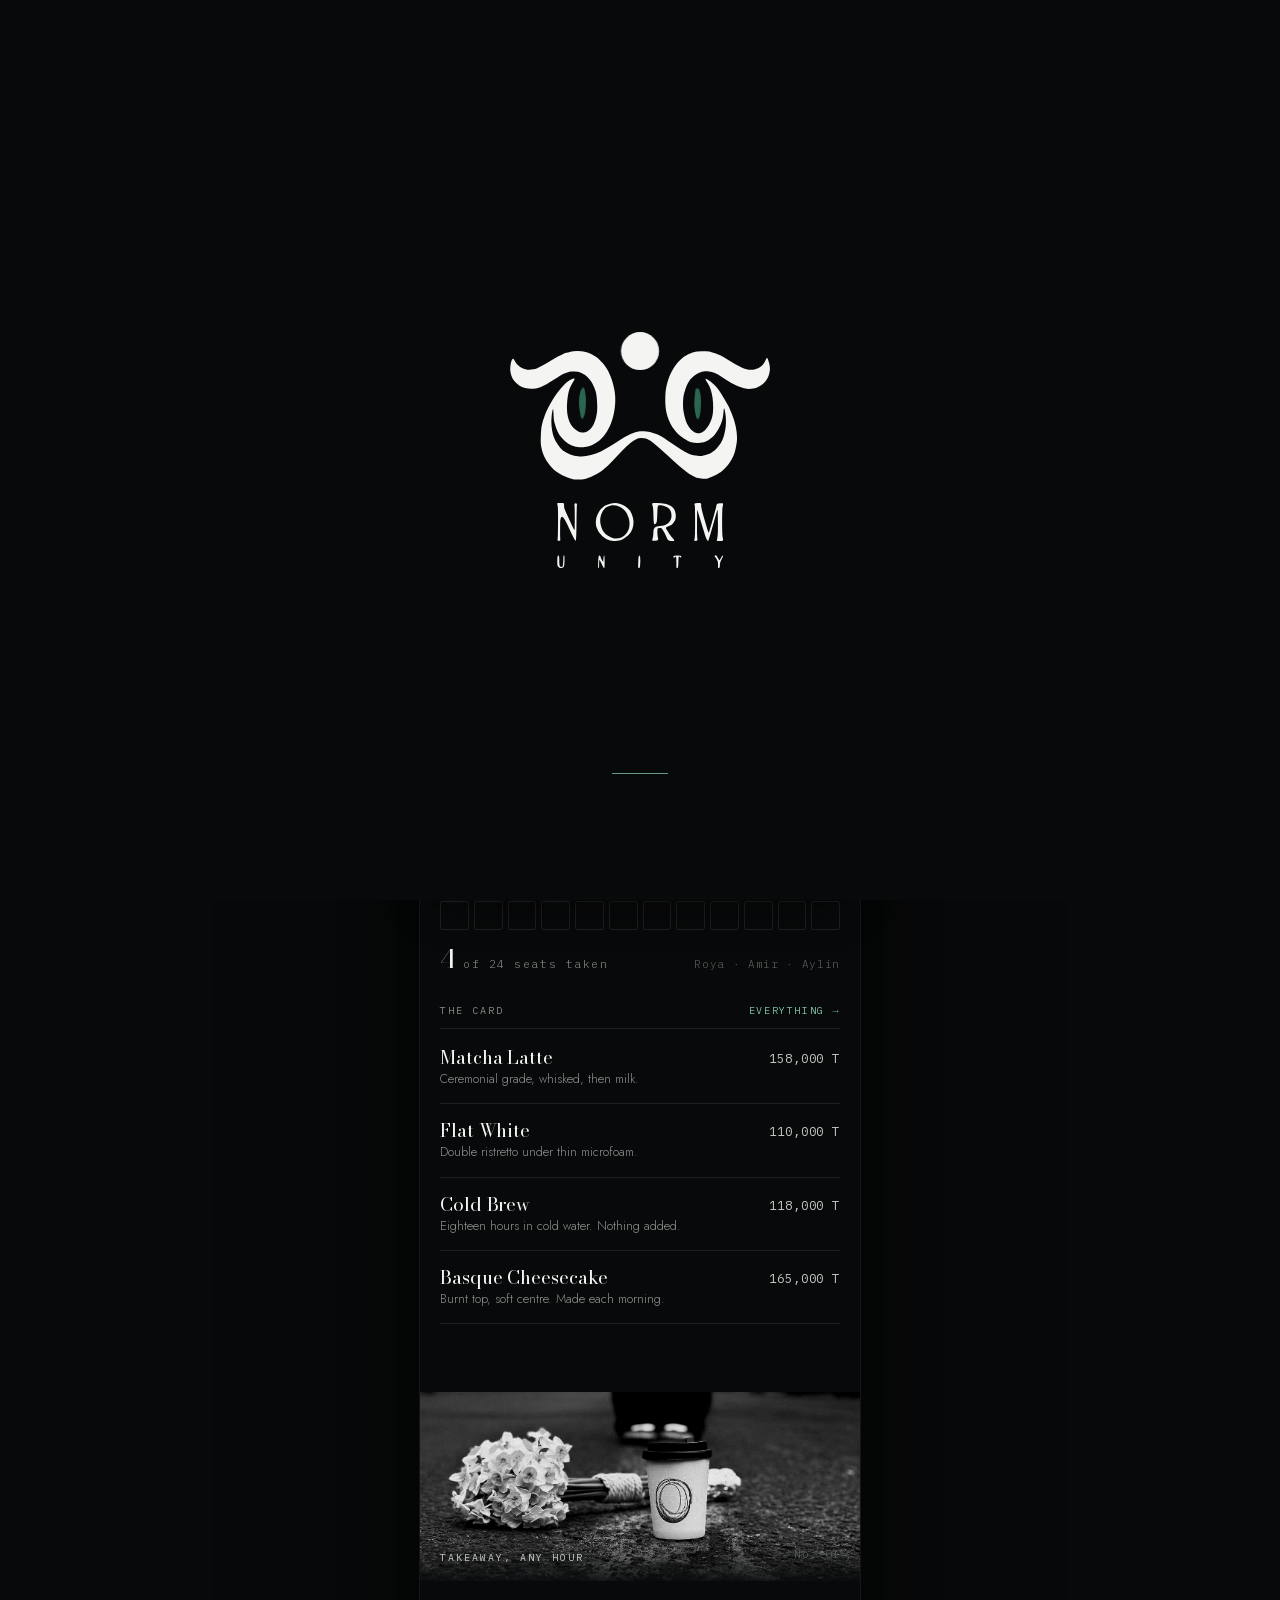
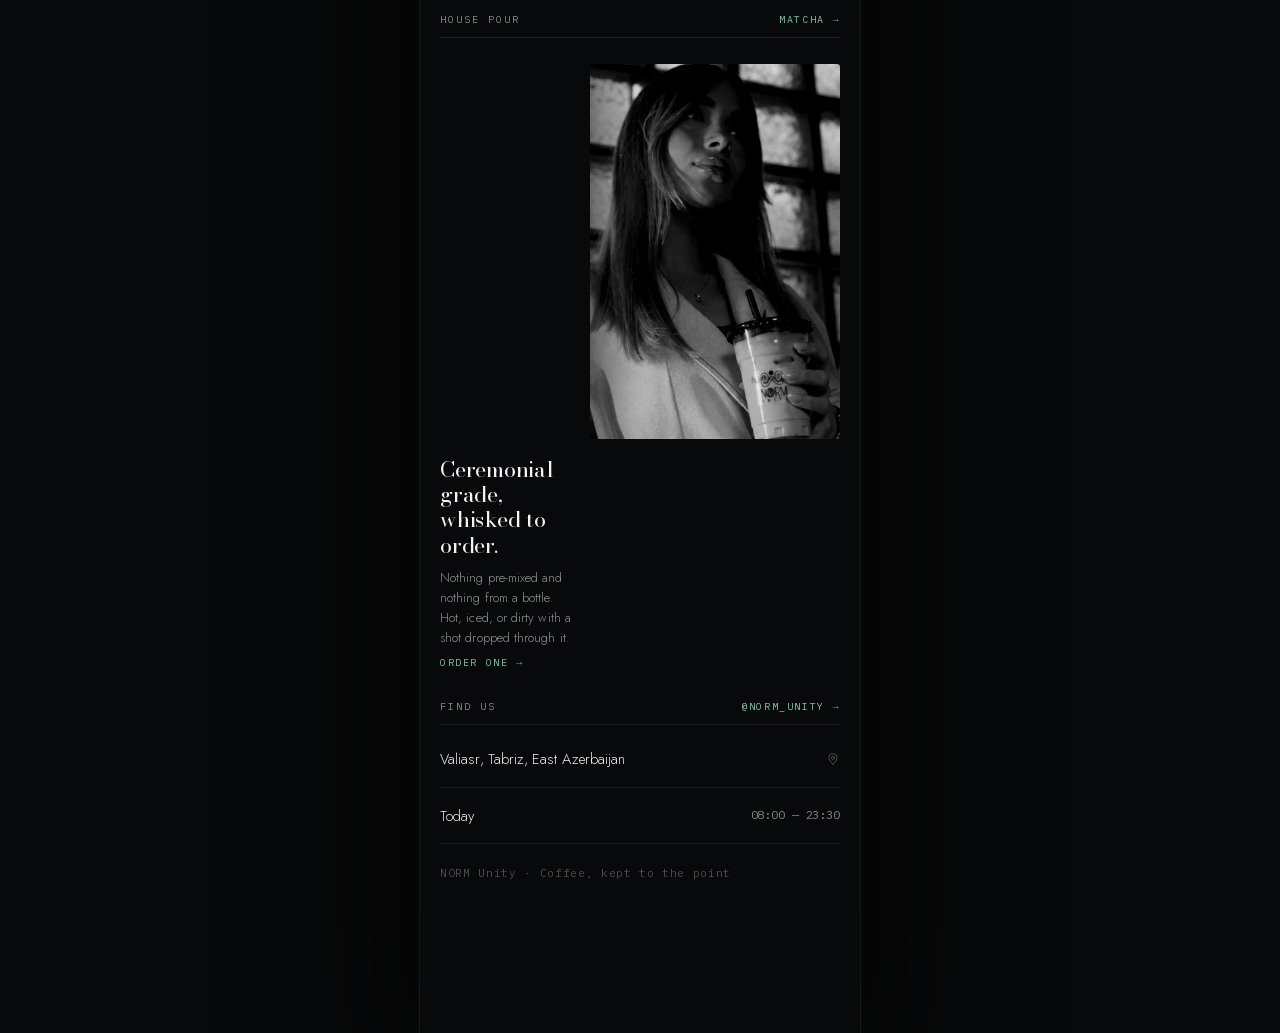
==== index.html @ 13a2f30d "NORM Unity PWA — the card, orders, and who is in the room A dark, installable app for the Valiasr sh" ====
<!doctype html>
<html lang="en" dir="ltr">
<head>
<meta charset="utf-8">
<title>NORM — Tabriz</title>
<meta name="viewport" content="width=device-width,initial-scale=1,viewport-fit=cover,user-scalable=no">
<meta name="description" content="NORM Unity — specialty coffee on Valiasr, Tabriz. See the card, order ahead, and check in when you arrive.">
<meta name="theme-color" content="#08090A">
<meta name="color-scheme" content="dark">
<link rel="manifest" href="manifest.webmanifest">
<link rel="icon" href="assets/icons/icon-192.png" sizes="192x192">
<link rel="apple-touch-icon" href="assets/icons/apple-touch-icon.png">
<meta name="apple-mobile-web-app-capable" content="yes">
<meta name="mobile-web-app-capable" content="yes">
<meta name="apple-mobile-web-app-title" content="NORM">
<meta name="apple-mobile-web-app-status-bar-style" content="black-translucent">
<meta property="og:title" content="NORM Unity — Tabriz, Valiasr">
<meta property="og:description" content="Specialty coffee on Valiasr. The card, orders, and who is in the room.">
<meta property="og:image" content="assets/brand/og.jpg">
<meta property="og:type" content="website">

<link rel="preload" href="assets/fonts/jost.woff2" as="font" type="font/woff2" crossorigin>
<link rel="preload" href="assets/fonts/bodoni-moda.woff2" as="font" type="font/woff2" crossorigin>
<link rel="stylesheet" href="css/app.css">

<style>
  /* Boot only. Inline so the eyes open on the first frame, before app.css or a
     single font has landed. */
  html,body{background:#08090A;margin:0}
  #boot{position:fixed;inset:0;z-index:999;display:grid;place-items:center;
    background:#08090A;transition:opacity .5s ease}
  #boot[hidden]{display:none}
  .boot-stage{width:min(62vw,260px);display:grid;justify-items:center;gap:0}
  .boot-stage svg{width:100%;height:auto;display:block;color:#F4F5F3}
</style>
</head>
<body>

<!-- The opening: the mark's eyes open, the pupils dilate, the word arrives. -->
<div id="boot" role="status" aria-label="NORM is opening">
  <div class="boot-stage">
    <div class="boot-mark" id="boot-mark"><!--MARK--><svg xmlns="http://www.w3.org/2000/svg" viewBox="0 0 1000.0 567.5" fill="currentColor" role="img" aria-label="NORM"><path class="mk mk-0" fill-rule="evenodd" d="M259.2 73.4Q266.6 73.4 274.3 74.4Q282.0 75.3 290.0 77.3Q298.0 79.2 305.2 82.0Q312.5 84.7 318.9 88.2Q325.3 91.7 331.9 96.6Q338.4 101.5 345.0 107.7Q351.7 114.0 357.2 120.4Q362.8 126.9 367.3 133.5Q371.8 140.1 375.9 147.5Q380.0 155.0 383.7 163.2Q387.4 171.4 390.6 180.8Q393.8 190.3 396.6 201.0Q399.3 211.7 401.1 220.6Q402.8 229.5 403.6 236.5Q404.4 243.6 404.7 251.2Q405.0 258.8 404.8 267.0Q404.6 275.2 403.8 283.7Q403.0 292.2 401.6 300.9Q400.3 309.7 398.3 318.4Q396.4 327.1 393.8 335.7Q391.3 344.3 388.2 352.3Q385.1 360.3 381.3 367.7Q377.6 375.1 373.7 381.5Q369.8 388.0 365.7 393.4Q361.6 398.9 357.1 403.9Q352.7 408.9 347.8 413.3Q342.9 417.8 337.1 421.9Q331.4 426.0 324.7 429.7Q318.1 433.5 311.9 436.1Q305.6 438.7 299.8 440.3Q293.9 441.8 287.4 442.6Q280.8 443.4 273.6 443.4Q266.4 443.4 259.7 442.4Q252.9 441.5 246.7 439.5Q240.4 437.5 235.3 435.4Q230.1 433.3 226.0 430.9Q221.9 428.6 216.9 424.5Q211.9 420.4 206.1 414.5Q200.2 408.7 195.7 403.1Q191.3 397.5 188.1 392.3Q185.0 387.0 182.1 380.5Q179.2 373.9 176.4 366.1Q173.7 358.3 171.8 351.3Q170.0 344.3 169.0 338.0Q168.0 331.8 167.3 314.6Q166.5 297.4 165.6 296.5Q164.7 295.7 163.2 303.3Q161.6 310.9 160.6 318.9Q159.6 326.9 159.3 335.3Q158.9 343.7 159.3 352.4Q159.6 361.0 160.8 370.0Q162.0 379.0 163.6 386.7Q165.3 394.4 167.4 400.9Q169.6 407.3 172.9 414.1Q176.2 421.0 180.7 428.2Q185.2 435.4 189.9 441.3Q194.6 447.1 199.5 451.6Q204.3 456.1 209.9 459.9Q215.5 463.7 221.7 466.8Q227.9 469.9 234.3 472.2Q240.6 474.4 247.1 475.8Q253.5 477.2 260.7 477.8Q268.0 478.5 276.0 478.5Q284.0 478.5 292.8 477.3Q301.7 476.0 311.5 473.5Q321.2 470.9 330.7 467.4Q340.2 463.9 349.3 459.4Q358.5 454.9 373.2 446.2Q388.0 437.5 408.3 424.7Q428.6 411.8 441.5 404.1Q454.5 396.4 460.2 393.8Q465.8 391.3 472.4 389.1Q478.9 386.8 486.3 384.9Q493.8 382.9 501.3 382.0Q508.8 381.1 516.4 381.3Q524.0 381.5 532.5 383.2Q541.0 384.9 550.4 388.0Q559.7 391.1 567.8 394.6Q575.9 398.1 582.7 402.0Q589.6 405.9 619.0 426.0Q648.5 446.1 661.2 454.0Q673.9 461.9 681.9 465.7Q689.9 469.4 697.9 471.8Q705.9 474.2 713.9 475.4Q721.9 476.6 728.0 476.9Q734.2 477.2 738.5 476.6Q742.8 476.0 752.5 473.1Q762.3 470.1 766.9 468.0Q771.5 465.8 775.6 463.3Q779.7 460.8 783.7 457.7Q787.7 454.5 791.6 450.8Q795.5 447.1 799.3 442.5Q803.1 437.9 806.8 432.5Q810.5 427.0 813.4 421.7Q816.4 416.5 818.5 411.4Q820.6 406.3 822.7 399.0Q824.7 391.7 826.7 382.1Q828.6 372.6 829.6 363.2Q830.6 353.8 830.6 344.7Q830.6 335.5 829.9 326.9Q829.2 318.3 826.9 306.2Q824.6 294.1 824.0 293.9Q823.4 293.7 822.8 294.5Q822.2 295.3 821.2 307.9Q820.3 320.5 818.6 328.7Q816.9 337.0 814.2 345.4Q811.5 353.8 807.7 362.0Q803.9 370.2 799.0 378.2Q794.1 386.2 788.7 392.9Q783.4 399.5 777.5 404.8Q771.7 410.0 765.4 414.0Q759.2 418.0 752.5 420.8Q745.9 423.5 738.7 425.0Q731.5 426.4 723.7 426.6Q715.8 426.8 709.2 426.1Q702.6 425.4 697.1 423.9Q691.6 422.3 684.6 418.8Q677.6 415.3 669.0 409.8Q660.4 404.4 653.2 398.3Q646.0 392.3 640.1 385.6Q634.3 379.0 629.5 372.5Q624.7 365.9 621.0 359.5Q617.3 353.0 614.2 346.4Q611.0 339.8 608.5 332.9Q606.0 326.1 603.9 318.6Q601.9 311.1 600.3 302.9Q598.8 294.7 598.0 284.0Q597.2 273.2 597.2 260.0Q597.2 246.7 598.0 235.8Q598.8 224.8 600.3 216.2Q601.9 207.7 604.1 199.1Q606.4 190.5 609.3 181.9Q612.2 173.3 615.9 164.9Q619.6 156.5 624.1 148.3Q628.6 140.1 633.5 132.9Q638.4 125.7 643.6 119.4Q648.9 113.2 653.8 108.3Q658.7 103.4 663.2 99.9Q667.6 96.4 672.4 93.3Q677.2 90.2 682.3 87.4Q687.4 84.7 693.3 82.4Q699.3 80.0 706.1 78.1Q712.9 76.1 721.0 75.0Q729.1 74.0 738.5 73.8Q747.9 73.6 754.6 73.9Q761.3 74.2 765.4 74.9Q769.5 75.7 775.4 77.5Q781.2 79.2 788.8 82.0Q796.4 84.7 803.5 87.7Q810.5 90.7 816.9 94.1Q823.4 97.4 844.5 110.5Q865.5 123.5 875.8 129.1Q886.0 134.7 894.6 138.2Q903.2 141.7 910.3 143.5Q917.4 145.4 923.1 145.6Q928.8 145.8 934.4 145.0Q940.1 144.2 945.7 142.5Q951.4 140.7 956.2 138.3Q961.0 135.8 964.9 132.7Q968.8 129.6 972.0 126.1Q975.2 122.6 977.8 118.7Q980.3 114.8 983.9 106.9Q987.5 98.9 988.3 98.8Q989.1 98.6 990.6 102.0Q992.2 105.4 994.5 112.4Q996.9 119.4 998.1 126.1Q999.4 132.7 999.6 139.0Q999.8 145.2 998.7 151.9Q997.7 158.7 995.3 165.9Q993.0 173.1 989.7 179.3Q986.3 185.4 982.0 190.5Q977.8 195.6 972.6 199.8Q967.4 204.1 961.4 207.7Q955.3 211.2 950.1 213.4Q945.0 215.7 940.7 216.6Q936.4 217.6 927.2 218.4Q918.0 219.2 911.6 218.3Q905.2 217.4 897.0 215.5Q888.8 213.5 879.8 209.9Q870.8 206.3 861.0 201.0Q851.3 195.7 841.9 190.1Q832.6 184.4 823.6 178.4Q814.6 172.3 807.2 167.9Q799.8 163.5 793.9 160.8Q788.1 158.1 782.3 156.1Q776.5 154.2 770.9 153.0Q765.2 151.8 759.8 151.4Q754.3 151.1 749.0 151.4Q743.8 151.8 738.4 153.2Q733.0 154.6 727.6 156.9Q722.1 159.3 716.7 162.7Q711.4 166.1 706.1 170.6Q700.8 175.1 696.8 179.3Q692.8 183.5 690.1 187.4Q687.4 191.3 683.1 199.1Q678.8 206.9 674.6 219.9Q670.4 233.0 668.9 239.6Q667.4 246.1 666.7 251.8Q665.9 257.4 665.5 273.4Q665.1 289.4 666.5 299.5Q667.8 309.5 670.6 320.8Q673.3 332.2 676.0 340.5Q678.8 348.8 681.5 354.0Q684.2 359.3 687.3 363.9Q690.3 368.5 693.6 372.4Q696.9 376.3 700.4 379.3Q703.9 382.3 707.7 384.5Q711.4 386.6 714.4 387.9Q717.4 389.1 719.8 389.5Q722.1 389.9 725.4 389.5Q728.7 389.1 733.0 388.0Q737.3 386.8 741.9 383.8Q746.5 380.8 751.4 375.9Q756.2 371.0 760.6 364.5Q765.0 357.9 768.9 349.7Q772.8 341.5 775.5 333.3Q778.1 325.1 779.5 316.9Q780.8 308.7 781.2 298.3Q781.6 287.9 781.0 275.2Q780.4 262.5 778.7 251.0Q776.9 239.5 774.0 229.1Q771.1 218.8 767.3 210.0Q763.5 201.2 758.8 194.0Q754.1 186.8 752.6 183.3Q751.2 179.7 752.9 179.9Q754.7 180.1 760.8 183.2Q767.0 186.2 772.5 190.9Q778.1 195.6 785.7 203.0Q793.3 210.4 801.5 221.5Q809.7 232.6 824.5 258.0Q839.2 283.4 842.3 289.6Q845.4 295.9 852.6 313.9Q859.7 332.0 862.5 341.4Q865.3 350.9 867.3 359.9Q869.2 368.9 870.5 376.9Q871.8 384.9 872.4 391.9Q873.0 398.9 873.0 405.5Q873.1 412.2 872.8 418.4Q872.4 424.7 869.8 438.9Q867.3 453.2 865.0 460.4Q862.8 467.6 859.9 474.6Q856.9 481.7 853.2 488.5Q849.5 495.3 845.0 502.0Q840.6 508.6 835.6 514.5Q830.6 520.5 825.1 525.8Q819.7 531.0 814.6 535.2Q809.5 539.4 804.8 542.5Q800.2 545.7 793.7 549.0Q787.3 552.3 779.1 555.8Q770.9 559.3 765.0 561.4Q759.2 563.4 755.7 564.0Q752.1 564.6 747.1 564.5Q742.0 564.4 735.4 563.6Q728.7 562.8 723.2 561.6Q717.6 560.3 713.1 558.5Q708.6 556.8 700.5 551.9Q692.4 547.0 680.7 539.0Q669.0 531.0 654.4 518.6Q639.7 506.2 608.6 477.1Q577.5 447.9 560.5 434.2Q543.5 420.6 538.3 417.3Q533.0 413.9 527.3 411.8Q521.7 409.6 515.6 408.7Q509.6 407.7 504.5 407.7Q499.4 407.7 495.3 408.7Q491.2 409.6 485.8 412.4Q480.3 415.1 473.5 419.6Q466.6 424.1 459.9 429.4Q453.2 434.8 446.5 441.1Q439.9 447.3 413.9 475.2Q388.0 503.1 381.0 509.8Q373.9 516.4 367.1 522.2Q360.3 528.1 353.6 533.2Q347.0 538.3 338.6 543.2Q330.2 548.2 320.1 553.1Q309.9 558.0 302.0 561.0Q294.1 564.0 288.4 565.2Q282.8 566.4 276.8 566.9Q270.9 567.5 259.0 567.1Q247.1 566.7 242.0 566.0Q236.9 565.2 229.5 562.7Q222.1 560.3 212.3 556.2Q202.6 552.1 194.3 547.5Q186.0 542.9 179.2 537.9Q172.3 532.8 166.0 526.7Q159.6 520.7 153.8 513.7Q147.9 506.6 143.1 499.4Q138.4 492.2 134.7 484.8Q131.0 477.4 128.1 470.0Q125.3 462.7 123.3 455.5Q121.4 448.3 119.5 438.8Q117.7 429.4 118.3 407.2Q118.9 385.1 120.1 374.2Q121.4 363.4 123.3 355.2Q125.3 347.0 127.7 338.9Q130.2 330.8 133.1 322.8Q136.0 314.8 139.8 306.2Q143.6 297.6 148.3 288.4Q153.0 279.3 162.4 263.6Q171.7 247.9 178.6 238.6Q185.4 229.3 194.4 218.2Q203.4 207.1 211.1 199.6Q218.8 192.0 225.2 188.1Q231.7 184.2 236.7 181.9Q241.8 179.5 245.5 178.8Q249.2 178.0 248.6 181.2Q248.0 184.4 243.2 191.6Q238.3 198.9 234.5 206.6Q230.7 214.3 227.9 222.5Q225.2 230.7 223.3 241.7Q221.3 252.7 220.1 266.6Q219.0 280.4 219.1 292.1Q219.2 303.7 220.5 313.0Q221.9 322.4 223.8 330.2Q225.8 338.0 228.3 344.3Q230.9 350.5 234.8 356.5Q238.7 362.4 244.0 368.1Q249.2 373.7 253.9 377.4Q258.6 381.1 262.7 382.9Q266.8 384.7 271.1 385.5Q275.4 386.4 279.9 386.4Q284.3 386.4 288.5 385.4Q292.7 384.5 296.6 382.5Q300.5 380.6 303.8 378.2Q307.0 375.9 311.9 369.9Q316.7 364.0 318.9 360.3Q321.0 356.6 323.2 351.5Q325.3 346.4 327.5 340.0Q329.6 333.5 331.3 326.5Q332.9 319.5 334.1 311.9Q335.3 304.3 335.5 293.8Q335.7 283.4 334.9 270.1Q334.1 256.8 333.0 247.5Q332.0 238.1 330.6 232.6Q329.2 227.2 326.9 220.8Q324.6 214.5 321.2 207.3Q317.9 200.0 314.0 193.7Q310.1 187.4 305.6 181.9Q301.1 176.4 296.6 172.1Q292.2 167.8 287.7 164.7Q283.2 161.6 278.8 159.3Q274.4 156.9 270.1 155.3Q265.8 153.8 260.2 152.9Q254.7 152.0 247.9 151.8Q241.0 151.6 234.8 152.3Q228.5 153.0 222.9 154.6Q217.2 156.1 211.7 158.3Q206.3 160.4 201.0 163.2Q195.7 165.9 171.4 181.6Q147.0 197.3 138.6 201.8Q130.2 206.3 123.0 209.4Q115.9 212.5 110.1 214.3Q104.2 216.0 97.7 217.0Q91.1 218.0 83.9 218.2Q76.7 218.4 70.2 217.7Q63.6 217.0 57.8 215.5Q51.9 213.9 46.3 211.4Q40.6 208.8 35.1 205.3Q29.7 201.8 24.9 197.4Q20.1 193.0 16.0 187.7Q11.9 182.5 8.9 176.5Q5.9 170.6 3.9 163.9Q2.0 157.3 1.3 150.1Q0.6 142.9 1.2 135.1Q1.8 127.2 3.1 120.6Q4.5 114.0 6.6 108.5Q8.8 103.0 11.2 102.9Q13.7 102.8 16.4 108.1Q19.1 113.4 22.5 118.2Q26.0 123.0 30.1 127.2Q34.2 131.5 39.1 134.9Q44.1 138.2 50.0 140.5Q55.8 142.9 62.2 144.0Q68.5 145.2 75.3 145.2Q82.2 145.2 89.5 143.6Q96.8 142.1 104.6 139.0Q112.4 135.8 125.0 129.0Q137.6 122.2 155.0 111.6Q172.3 101.1 184.3 94.5Q196.3 87.8 203.0 85.1Q209.6 82.4 216.4 80.2Q223.3 78.1 230.3 76.5Q237.3 74.9 244.5 74.2Q251.8 73.4 259.2 73.4Z"/><circle class="mk mk-1" cx="500.0" cy="73.4" r="73.2"/><path class="pupil pupil-0" fill="#2C6650" d="M281.4 213.5Q282.8 214.1 284.0 215.4Q285.1 216.6 286.1 218.6Q287.1 220.5 289.3 233.8Q291.6 247.1 291.9 257.7Q292.2 268.3 291.6 281.4Q291.0 294.5 289.5 304.4Q288.1 314.2 285.7 320.8Q283.4 327.5 281.4 330.7Q279.5 333.9 277.9 333.7Q276.3 333.5 275.1 332.3Q273.8 331.0 272.8 328.6Q271.9 326.3 269.0 309.6Q266.2 292.9 265.6 283.1Q265.0 273.2 265.4 263.9Q265.8 254.5 266.5 248.6Q267.2 242.8 268.4 238.8Q269.7 234.8 269.3 233.8Q268.9 232.8 270.0 229.9Q271.1 227.0 273.6 222.1Q276.2 217.2 278.1 215.1Q280.1 212.9 281.4 213.5Z"/><path class="pupil pupil-1" fill="#2C6650" d="M723.3 216.6Q724.2 216.8 726.2 219.3Q728.1 221.7 729.4 226.5Q730.7 231.3 732.2 239.3Q733.8 247.3 734.3 258.0Q734.8 268.7 734.2 282.2Q733.6 295.7 732.7 304.8Q731.9 314.0 729.5 322.2Q727.2 330.4 726.0 332.2Q724.8 333.9 723.8 334.7Q722.7 335.5 721.7 335.3Q720.7 335.1 719.5 333.3Q718.2 331.6 716.6 328.3Q715.1 324.9 713.5 317.7Q711.9 310.5 710.4 299.4Q708.8 288.3 708.6 276.2Q708.4 264.2 710.5 244.0Q712.5 223.8 713.1 222.1Q713.7 220.3 714.9 219.2Q716.0 218.0 719.2 217.2Q722.3 216.4 723.3 216.6Z"/></svg><!--/MARK--></div>
    <div class="boot-word" id="boot-word"><!--WORDMARK--><svg xmlns="http://www.w3.org/2000/svg" viewBox="0 0 1000.0 390.9" fill="currentColor" role="img" aria-label="NORM UNITY"><path class="ch ch-0" fill-rule="evenodd" d="M8.0 315.4Q11.1 315.9 12.5 323.4Q13.9 331.0 13.7 345.6Q13.5 360.2 14.4 368.7Q15.3 377.2 17.5 379.6Q19.6 382.0 21.7 383.1Q23.8 384.3 26.0 384.3Q28.1 384.3 30.0 383.5Q31.9 382.7 33.5 381.0Q35.2 379.4 36.1 371.1Q37.1 362.8 37.8 340.1Q38.5 317.3 39.2 316.3Q39.9 315.4 40.8 315.4Q41.8 315.4 43.0 316.3Q44.1 317.3 44.6 325.2Q45.1 333.1 44.9 348.0Q44.6 362.8 43.6 371.7Q42.5 380.5 40.6 383.4Q38.7 386.2 35.5 387.9Q32.3 389.5 27.9 390.0Q23.4 390.5 20.2 390.3Q17.0 390.2 15.1 389.5Q13.2 388.8 9.4 384.9Q5.7 381.0 4.4 378.2Q3.1 375.4 2.4 372.0Q1.7 368.7 1.7 348.0Q1.7 327.2 3.3 321.1Q5.0 314.9 8.0 315.4Z"/><path class="ch ch-1" fill-rule="evenodd" d="M20.8 0.0Q29.3 0.0 34.1 0.4Q39.0 0.7 40.1 1.4Q41.3 2.1 41.9 5.3Q42.5 8.5 42.5 14.2Q42.5 19.8 43.1 24.8Q43.7 29.7 44.9 34.0Q46.0 38.2 67.5 86.0Q89.0 133.9 96.4 148.7Q103.9 163.6 104.8 162.9Q105.8 162.2 106.2 144.5Q106.7 126.8 106.7 92.1Q106.7 57.4 106.2 37.4Q105.8 17.5 104.8 12.3Q103.9 7.1 105.8 4.5Q107.6 1.9 112.4 1.9Q117.1 1.9 119.0 4.1Q120.9 6.4 119.9 10.9Q119.0 15.3 118.3 43.7Q117.6 72.0 117.1 124.2Q116.6 176.3 115.2 202.2Q113.8 228.0 111.4 227.6Q109.1 227.1 97.0 203.3Q85.0 179.4 63.3 132.2Q41.5 85.0 30.5 83.0Q19.4 81.0 18.9 124.2Q18.4 167.4 18.6 191.0Q18.9 214.6 19.8 218.6Q20.8 222.6 18.6 224.7Q16.5 226.9 11.3 227.1Q6.1 227.3 4.1 225.1Q2.1 222.9 3.3 218.1Q4.5 213.4 5.2 188.1Q5.9 162.9 6.1 117.1Q6.4 71.3 5.8 46.3Q5.2 21.2 3.8 17.0Q2.4 12.7 1.7 8.1Q0.9 3.5 1.3 2.5Q1.7 1.4 2.4 0.9Q3.1 0.5 7.7 0.2Q12.3 0.0 20.8 0.0Z"/><path class="ch ch-2" fill-rule="evenodd" d="M347.0 0.0Q352.0 0.0 364.4 2.1Q376.8 4.2 384.6 7.4Q392.4 10.6 401.3 15.6Q410.3 20.5 416.9 25.1Q423.5 29.7 427.8 34.0Q432.0 38.2 435.7 42.7Q439.3 47.2 442.4 51.9Q445.5 56.7 448.5 64.2Q451.6 71.8 454.7 82.2Q457.7 92.5 458.9 102.8Q460.1 113.1 459.4 123.2Q458.7 133.4 456.9 141.9Q455.1 150.4 452.3 157.2Q449.5 164.1 446.4 169.9Q443.3 175.6 440.0 180.4Q436.7 185.1 431.3 190.5Q425.9 195.9 418.3 202.1Q410.8 208.2 404.0 212.6Q397.3 216.9 391.4 219.5Q385.5 222.1 379.7 223.9Q373.9 225.7 362.7 227.1Q351.5 228.5 346.1 228.5Q340.7 228.5 329.4 226.7Q318.2 225.0 310.8 222.0Q303.4 219.1 294.1 214.4Q284.9 209.6 276.7 202.8Q268.4 195.9 261.1 187.0Q253.8 178.0 249.1 171.0Q244.3 164.1 240.6 153.8Q236.8 143.5 235.6 137.9Q234.4 132.2 233.8 126.5Q233.2 120.9 233.2 115.2Q233.2 109.5 235.0 97.5Q236.8 85.5 240.0 77.7Q243.2 69.9 248.3 60.4Q253.5 51.0 258.3 44.1Q263.0 37.3 267.2 33.1Q271.5 28.8 276.0 25.1Q280.5 21.5 285.2 18.4Q289.9 15.3 297.6 12.3Q305.2 9.2 315.9 6.1Q326.5 3.1 334.3 1.5Q342.1 0.0 347.0 0.0ZM329.1 14.2Q324.6 14.6 320.0 15.8Q315.4 17.0 306.7 21.0Q297.9 25.0 294.6 27.4Q291.3 29.7 284.0 37.7Q276.7 45.6 273.1 52.1Q269.6 58.5 266.3 67.0Q263.0 75.5 261.3 85.0Q259.7 94.4 259.7 104.8Q259.7 115.2 261.3 125.0Q263.0 134.8 266.3 144.0Q269.6 153.2 272.8 160.1Q276.0 166.9 279.0 171.4Q282.1 175.9 288.6 182.7Q295.1 189.6 301.7 194.6Q308.3 199.7 319.9 204.8Q331.4 209.9 338.4 211.3Q345.4 212.7 352.7 212.9Q360.0 213.2 366.3 212.6Q372.5 212.0 377.7 210.6Q382.9 209.2 387.3 207.4Q391.6 205.6 395.2 203.5Q398.7 201.4 403.3 197.1Q407.9 192.9 413.6 186.5Q419.3 180.1 423.5 173.0Q427.8 166.0 430.6 158.2Q433.4 150.4 434.7 140.9Q436.0 131.5 435.8 120.4Q435.6 109.3 433.2 98.6Q430.8 87.8 426.3 77.4Q421.9 67.0 416.9 58.9Q411.9 50.8 406.5 44.9Q401.1 39.0 395.1 34.1Q389.0 29.3 382.4 25.5Q375.8 21.7 368.6 19.2Q361.4 16.8 353.6 15.6Q345.8 14.4 339.7 14.0Q333.6 13.7 329.1 14.2Z"/><path class="ch ch-3" fill-rule="evenodd" d="M254.5 315.4Q257.6 315.9 259.4 317.9Q261.3 319.9 262.0 323.4Q262.7 327.0 264.6 331.7Q266.5 336.4 271.5 345.1Q276.4 353.9 277.1 353.6Q277.9 353.4 278.6 339.5Q279.3 325.5 280.2 320.9Q281.2 316.3 282.8 316.3Q284.5 316.3 285.3 325.2Q286.1 334.0 286.1 351.7Q286.1 369.5 285.8 378.8Q285.4 388.1 284.7 389.0Q284.0 390.0 282.9 390.1Q281.9 390.2 280.5 389.5Q279.0 388.8 275.7 382.4Q272.4 376.1 267.2 364.0Q262.0 352.0 259.0 346.8Q255.9 341.6 255.0 343.2Q254.0 344.9 253.5 351.2Q253.1 357.4 253.1 368.3Q253.1 379.1 252.5 384.7Q251.9 390.2 250.7 390.5Q249.5 390.7 248.7 390.5Q247.9 390.2 247.4 389.5Q246.9 388.8 247.4 360.8Q247.9 332.9 249.6 323.9Q251.4 314.9 254.5 315.4Z"/><path class="ch ch-4" fill-rule="evenodd" d="M495.3 315.4Q498.3 315.9 499.6 325.4Q500.9 335.0 500.5 353.6Q500.0 372.3 498.5 381.6Q496.9 390.9 494.3 390.9Q491.7 390.9 490.2 390.6Q488.7 390.2 488.2 389.5Q487.7 388.8 488.2 360.8Q488.7 332.9 490.4 323.9Q492.2 314.9 495.3 315.4Z"/><path class="ch ch-5" fill-rule="evenodd" d="M602.0 0.5Q615.0 0.7 626.3 1.8Q637.6 2.8 647.3 4.7Q657.0 6.6 664.8 9.1Q672.6 11.6 678.5 14.6Q684.4 17.7 689.3 21.5Q694.3 25.3 698.3 29.7Q702.3 34.2 705.4 40.4Q708.5 46.5 710.6 54.3Q712.7 62.1 713.5 69.1Q714.4 76.0 713.9 82.2Q713.4 88.3 712.5 93.2Q711.5 98.2 710.1 102.0Q708.7 105.8 705.1 111.9Q701.6 118.0 695.3 124.1Q689.1 130.1 683.3 133.3Q677.5 136.4 669.5 139.8Q661.5 143.1 657.6 145.5Q653.7 148.0 653.9 149.7Q654.2 151.3 664.5 168.8Q674.9 186.3 681.1 194.5Q687.2 202.8 695.6 211.6Q704.0 220.5 704.4 221.9Q704.9 223.3 704.8 224.5Q704.7 225.7 704.0 226.6Q703.3 227.6 698.4 228.0Q693.6 228.5 684.6 228.5Q675.6 228.5 669.5 223.9Q663.4 219.3 660.1 210.1Q656.8 200.9 652.3 191.6Q647.8 182.2 642.1 172.8Q636.4 163.4 632.8 158.2Q629.1 153.0 627.5 152.0Q625.8 151.1 622.9 150.7Q619.9 150.4 615.7 150.6Q611.4 150.8 608.8 151.4Q606.2 152.0 605.3 153.0Q604.3 153.9 603.9 159.6Q603.4 165.3 603.4 175.6Q603.4 186.0 604.5 195.0Q605.5 204.0 607.6 211.5Q609.8 219.1 605.9 223.0Q602.0 226.9 592.1 227.1Q582.2 227.3 577.1 226.6Q572.0 225.9 571.8 224.3Q571.5 222.6 574.2 214.7Q577.0 206.8 578.0 197.0Q579.1 187.2 579.3 172.3Q579.6 157.5 586.6 149.3Q593.7 141.2 607.6 139.8Q621.6 138.3 631.4 136.7Q641.2 135.0 646.8 133.1Q652.5 131.3 658.2 127.8Q663.8 124.4 669.5 119.5Q675.2 114.5 679.1 108.7Q683.0 102.9 685.1 96.3Q687.2 89.7 687.8 82.3Q688.4 74.8 687.4 66.6Q686.5 58.3 684.1 51.6Q681.8 44.9 678.0 39.7Q674.2 34.5 668.4 30.1Q662.7 25.7 654.9 22.2Q647.1 18.6 639.5 16.5Q632.0 14.4 624.6 13.7Q617.3 13.0 613.1 13.7Q608.8 14.4 607.6 16.5Q606.5 18.6 605.2 25.0Q603.9 31.4 602.9 62.9Q602.0 94.4 600.4 106.0Q598.9 117.6 596.3 120.9Q593.7 124.2 591.1 125.8Q588.5 127.5 585.9 127.5Q583.3 127.5 581.8 115.1Q580.3 102.7 579.8 77.9Q579.3 53.1 578.1 38.2Q577.0 23.4 575.1 18.4Q573.2 13.5 572.2 8.9Q571.3 4.2 571.9 3.2Q572.5 2.1 573.7 1.4Q574.8 0.7 581.9 0.5Q589.0 0.2 602.0 0.5Z"/><path class="ch ch-6" fill-rule="evenodd" d="M724.3 314.9Q736.1 315.2 741.7 317.2Q747.4 319.2 746.9 322.9Q746.5 326.7 744.9 327.4Q743.4 328.1 740.8 325.8Q738.2 323.4 736.2 322.5Q734.2 321.5 732.8 322.0Q731.4 322.5 730.5 331.2Q729.7 339.9 729.5 356.9Q729.2 373.9 727.9 382.4Q726.6 390.9 724.3 390.9Q721.9 390.9 720.4 390.6Q718.8 390.2 718.1 389.5Q717.4 388.8 717.4 364.4Q717.4 339.9 716.8 331.6Q716.2 323.2 714.8 322.5Q713.4 321.8 711.9 322.5Q710.3 323.2 708.7 325.3Q707.0 327.4 705.5 328.5Q704.0 329.6 702.5 329.6Q701.1 329.6 700.5 327.7Q700.0 325.8 700.2 322.0Q700.4 318.2 706.4 316.5Q712.5 314.7 724.3 314.9Z"/><path class="ch ch-7" fill-rule="evenodd" d="M845.1 0.0Q853.6 0.0 858.5 0.4Q863.3 0.7 864.5 1.4Q865.7 2.1 866.1 5.8Q866.6 9.4 866.4 16.1Q866.1 22.7 871.5 44.7Q876.8 66.8 887.6 104.3Q898.5 141.9 904.4 160.4Q910.3 178.9 911.2 178.5Q912.2 178.0 914.1 173.5Q916.0 169.0 931.3 115.9Q946.6 62.8 952.0 42.3Q957.3 21.7 958.0 15.1Q958.7 8.5 964.0 5.1Q969.3 1.7 979.2 1.4Q989.1 1.2 994.2 2.0Q999.3 2.8 999.5 4.7Q999.8 6.6 997.0 14.3Q994.3 22.0 993.4 46.0Q992.4 70.1 992.4 113.8Q992.4 157.5 993.4 181.7Q994.3 205.9 996.2 210.6Q998.1 215.3 998.8 218.7Q999.5 222.1 999.1 224.3Q998.6 226.4 993.7 227.5Q988.9 228.5 979.7 228.5Q970.5 228.5 965.7 228.2Q960.8 227.8 960.3 227.1Q959.9 226.4 962.8 214.4Q965.8 202.3 966.7 179.2Q967.7 156.0 966.9 98.3Q966.2 40.6 965.5 40.6Q964.8 40.6 963.1 44.9Q961.3 49.1 942.4 116.0Q923.5 183.0 916.8 205.1Q910.1 227.3 908.9 228.0Q907.7 228.8 905.6 226.7Q903.4 224.7 900.4 220.0Q897.3 215.3 889.5 191.6Q881.7 167.8 862.6 104.0Q843.5 40.1 842.8 40.6Q842.1 41.1 841.7 102.2Q841.4 163.4 841.9 186.5Q842.5 209.6 843.7 215.3Q844.9 221.0 843.0 224.0Q841.1 227.1 836.2 227.6Q831.2 228.0 828.5 227.5Q825.8 226.9 825.3 225.2Q824.8 223.6 825.3 220.6Q825.8 217.7 827.2 213.4Q828.6 209.2 829.3 183.8Q830.0 158.4 830.0 111.9Q830.0 65.4 829.4 40.8Q828.8 16.3 827.7 13.7Q826.5 11.1 826.3 8.7Q826.0 6.4 826.7 4.2Q827.4 2.1 832.0 1.1Q836.6 0.0 845.1 0.0Z"/><path class="ch ch-8" fill-rule="evenodd" d="M953.7 314.4Q956.6 314.4 959.9 318.3Q963.2 322.2 966.9 330.0Q970.7 337.8 973.3 341.2Q975.9 344.7 977.3 343.7Q978.8 342.8 984.4 332.4Q990.1 322.0 992.4 318.7Q994.8 315.4 996.2 315.4Q997.6 315.4 998.3 316.1Q999.1 316.8 999.1 318.2Q999.1 319.6 991.6 333.8Q984.2 348.0 981.6 356.7Q979.0 365.4 978.8 373.9Q978.5 382.4 977.2 386.7Q975.9 390.9 973.6 390.9Q971.2 390.9 969.8 390.6Q968.4 390.2 967.9 389.5Q967.4 388.8 967.9 376.8Q968.4 364.7 967.1 357.8Q965.8 350.8 962.7 344.7Q959.6 338.5 956.9 334.0Q954.2 329.6 951.8 326.7Q949.5 323.9 948.4 321.6Q947.4 319.4 947.6 317.8Q947.8 316.1 949.4 315.3Q950.9 314.4 953.7 314.4Z"/></svg><!--/WORDMARK--></div>
  </div>
  <div class="boot-rule" aria-hidden="true"></div>
</div>

<div id="shell">
  <header id="bar" class="bar">
    <a class="bar-brand" href="#/" aria-label="NORM home">
      <span class="bar-mark" id="bar-mark" aria-hidden="true"></span>
      <span class="bar-word" id="bar-word" aria-hidden="true"></span>
    </a>
    <button class="bag-btn" id="bag-btn" type="button" aria-label="Bag">
      <span class="bag-btn-ico" id="bag-btn-ico" aria-hidden="true"></span>
      <span class="bag-btn-n" id="bag-count" hidden></span>
    </button>
  </header>

  <main id="view" tabindex="-1"></main>

  <!-- Bag summary — rides above the tab bar only when there is something in it -->
  <a class="dock" id="dock" href="#/bag" hidden>
    <span class="dock-n" id="dock-n">0</span>
    <span class="dock-label">In your bag</span>
    <span class="dock-total" id="dock-total">0</span>
    <span class="dock-go" aria-hidden="true">→</span>
  </a>

  <nav id="tabs" class="tabs" aria-label="Main">
    <a class="tab" href="#/" data-tab="home"><span class="tab-ico"></span><span class="tab-label">Home</span></a>
    <a class="tab" href="#/menu" data-tab="menu"><span class="tab-ico"></span><span class="tab-label">Menu</span></a>
    <a class="tab" href="#/checkin" data-tab="checkin"><span class="tab-ico"></span><span class="tab-label">Check-in</span></a>
    <a class="tab" href="#/account" data-tab="account"><span class="tab-ico"></span><span class="tab-label">Account</span></a>
    <span class="tabs-ink" id="tabs-ink" aria-hidden="true"></span>
  </nav>

  <div id="sheet-root"></div>
  <div id="toast-root" aria-live="polite"></div>
</div>

<script type="module" src="js/app.js"></script>
</body>
</html>
---- css/app.css ----
/* ==========================================================================
   NORM — Tabriz, Valiasr
   A black room. White type, hairlines, and one green — the green out of the
   logo's eyes — kept for the things that are alive: what is open, what is
   selected, who is here. Everything else is set in ink.
   ========================================================================== */

/* ------------------------------------------------------------------ fonts */
@font-face{font-family:Bodoni;src:url(../assets/fonts/bodoni-moda.woff2)format("woff2");
  font-weight:400 700;font-display:swap}
@font-face{font-family:Jost;src:url(../assets/fonts/jost.woff2)format("woff2");
  font-weight:300 600;font-display:swap}
@font-face{font-family:Plex;src:url(../assets/fonts/plex-mono-300.woff2)format("woff2");
  font-weight:300;font-display:swap}
@font-face{font-family:Plex;src:url(../assets/fonts/plex-mono-400.woff2)format("woff2");
  font-weight:400 500;font-display:swap}

/* ----------------------------------------------------------------- tokens */
:root{
  --void:#08090A;          /* the room */
  --ink:#0E1012;           /* a surface lifted off it */
  --ink-2:#14171A;         /* pressed / inset */
  --paper:#F2F4F1;         /* type */
  --paper-dim:#C3C8C2;
  --mute:#848C86;          /* secondary type */
  --faint:#5A615C;         /* tertiary, timestamps */
  --line:rgba(255,255,255,.09);
  --line-2:rgba(255,255,255,.16);

  --green:#2C6650;         /* the brand green, straight off the logo */
  --green-lift:#3A8168;    /* pressed / hover */
  --green-text:#7FC0A2;    /* the same green, legible on black */
  --green-glow:rgba(44,102,80,.45);

  --serif:Bodoni,"Didot","Times New Roman",serif;
  --sans:Jost,-apple-system,BlinkMacSystemFont,"SF Pro Text",system-ui,sans-serif;
  --mono:Plex,ui-monospace,"SF Mono",Menlo,monospace;

  --gutter:20px;
  --shell:440px;

  --r-xs:3px; --r-sm:6px; --r-md:12px; --r-lg:18px; --r-glass:24px;

  --safe-t:env(safe-area-inset-top,0px);
  --safe-b:env(safe-area-inset-bottom,0px);
  --bar-h:calc(var(--safe-t) + 54px);
  --tabs-h:62px;
  --dock-gap:calc(var(--tabs-h) + var(--safe-b) + 26px);

  --glass:rgba(13,15,16,.72);
  --glass-line:rgba(255,255,255,.10);
  --glass-blur:blur(22px) saturate(150%);

  --ease:cubic-bezier(.22,.61,.36,1);
  --spring:cubic-bezier(.34,1.56,.64,1);
}

/* ------------------------------------------------------------------ reset */
*,*::before,*::after{box-sizing:border-box}
html{-webkit-text-size-adjust:100%;text-size-adjust:100%;background:var(--void)}
body{
  margin:0;background:var(--void);color:var(--paper);
  font:300 15px/1.6 var(--sans);letter-spacing:.005em;
  -webkit-font-smoothing:antialiased;-moz-osx-font-smoothing:grayscale;
  overscroll-behavior-y:none;
}
h1,h2,h3,h4,p,figure,ul,ol,dl,dd{margin:0;padding:0}
ul,ol{list-style:none}
img,svg,canvas{display:block;max-width:100%}
img{height:auto}
picture{display:contents}
button,input,textarea,select{font:inherit;color:inherit;margin:0;background:none;border:0}
button{padding:0;cursor:pointer;-webkit-tap-highlight-color:transparent}
a{color:inherit;text-decoration:none;-webkit-tap-highlight-color:transparent}
:focus-visible{outline:1px solid var(--green-text);outline-offset:3px}
::selection{background:var(--green);color:#fff}
input,textarea{-webkit-appearance:none;appearance:none;border-radius:0}

/* The room is not a flat swatch — a little film grain keeps the black from
   banding on an OLED phone and gives the surfaces some tooth. */
body::after{
  content:"";position:fixed;inset:0;z-index:400;pointer-events:none;opacity:.05;
  background-image:url("data:image/svg+xml;utf8,<svg xmlns='http://www.w3.org/2000/svg' width='140' height='140'><filter id='n'><feTurbulence type='fractalNoise' baseFrequency='.9' numOctaves='3'/></filter><rect width='140' height='140' filter='url(%23n)' opacity='.55'/></svg>");
}
@media (prefers-reduced-motion:reduce){
  *,*::before,*::after{animation-duration:.01ms!important;animation-iteration-count:1!important;
    transition-duration:.01ms!important}
}

/* ------------------------------------------------------------------ shell */
#shell{
  position:relative;width:100%;max-width:var(--shell);margin:0 auto;min-height:100svh;
  background:var(--void);overflow-x:clip;
}
/* On a phone the app is the page. On a laptop it sits in a dark surround with
   one green breath behind it, rather than stretching a tab bar across 1600px. */
@media (min-width:560px){
  body{background:#030304}
  body::before{content:"";position:fixed;inset:0;pointer-events:none;
    background:radial-gradient(120vw 70vh at 50% -10%,rgba(44,102,80,.16),transparent 60%)}
  #shell{box-shadow:0 0 0 1px rgba(255,255,255,.07),0 40px 140px rgba(0,0,0,.9)}
}
#view{padding-bottom:calc(var(--dock-gap) + 30px);outline:none}
#shell[data-dock="1"] #view{padding-bottom:calc(var(--dock-gap) + 92px)}
#shell:not([data-hero="1"]) #view{padding-top:calc(var(--bar-h) + 8px)}

.wrap{padding-inline:var(--gutter)}

/* ------------------------------------------------------------- typography */
.display{font-family:var(--serif);font-weight:400;font-optical-sizing:auto;
  letter-spacing:-.01em;line-height:1.04}
.d-1{font-size:clamp(38px,11vw,48px)}
.d-2{font-size:clamp(28px,7.5vw,34px)}
.d-3{font-size:22px;line-height:1.15}
.eyebrow{font:400 10px/1 var(--mono);letter-spacing:.2em;text-transform:uppercase;
  color:var(--mute)}
.num{font-family:var(--mono);font-weight:400;font-variant-numeric:tabular-nums;
  letter-spacing:-.01em}
.lede{color:var(--paper-dim);font-size:15px;line-height:1.65}
.small{font-size:13px;color:var(--mute);line-height:1.55}
.tiny{font:300 11px/1.4 var(--mono);letter-spacing:.06em;color:var(--faint)}
.green{color:var(--green-text)}

/* section head: eyebrow, optional action, hairline under */
.head{display:flex;align-items:baseline;justify-content:space-between;gap:14px;
  padding-bottom:12px;border-bottom:1px solid var(--line)}
.head-link{font:400 10px/1 var(--mono);letter-spacing:.16em;text-transform:uppercase;
  color:var(--green-text);white-space:nowrap;transition:color .2s}
.head-link:active{color:var(--paper)}
.section{padding-block:34px}
.section+.section{padding-top:0}

/* ------------------------------------------------------------------- bars */
.bar{
  position:fixed;top:0;left:50%;transform:translateX(-50%);z-index:60;
  width:100%;max-width:var(--shell);height:var(--bar-h);padding:var(--safe-t) 16px 0 var(--gutter);
  display:flex;align-items:center;justify-content:space-between;gap:12px;
  transition:background .35s var(--ease),border-color .35s var(--ease);
  border-bottom:1px solid transparent;
}
#shell[data-scrolled="1"] .bar{
  background:var(--glass);border-bottom-color:var(--line);
  -webkit-backdrop-filter:var(--glass-blur);backdrop-filter:var(--glass-blur);
}
.bar-brand{display:flex;align-items:center;gap:9px;height:100%}
.bar-mark svg{width:26px;height:auto;color:var(--paper)}
.bar-word svg{width:52px;height:auto;color:var(--paper);opacity:.92}
/* Over the hero the brand is already 48px tall on screen — no need to say it twice. */
#shell[data-hero="1"]:not([data-scrolled="1"]) .bar-brand{opacity:0;pointer-events:none}
.bar-brand{transition:opacity .3s var(--ease)}

.bag-btn{position:relative;width:38px;height:38px;display:grid;place-items:center;
  border:1px solid var(--line);border-radius:var(--r-sm);color:var(--paper);
  background:rgba(255,255,255,.02);transition:border-color .2s,background .2s,transform .12s}
.bag-btn:active{transform:scale(.94);background:rgba(255,255,255,.06)}
.bag-btn svg{width:17px;height:17px}
.bag-btn-n[hidden]{display:none}
.bag-btn-n{position:absolute;top:-5px;right:-5px;min-width:16px;height:16px;padding:0 4px;
  display:grid;place-items:center;border-radius:8px;background:var(--green);color:#fff;
  font:400 9px/1 var(--mono);letter-spacing:0;border:1px solid var(--void)}

/* ------------------------------------------------------- tab bar (glass) */
.tabs{
  position:fixed;z-index:70;left:50%;transform:translateX(-50%);
  bottom:calc(var(--safe-b) + 12px);
  width:min(calc(100% - 24px),calc(var(--shell) - 24px));height:var(--tabs-h);
  display:grid;grid-template-columns:repeat(4,1fr);align-items:center;
  background:var(--glass);border:1px solid var(--glass-line);border-radius:var(--r-glass);
  -webkit-backdrop-filter:var(--glass-blur);backdrop-filter:var(--glass-blur);
  box-shadow:0 1px 0 rgba(255,255,255,.05) inset,0 18px 40px rgba(0,0,0,.55);
  overflow:hidden;
}
.tab{position:relative;display:grid;justify-items:center;gap:5px;height:100%;
  align-content:center;color:var(--faint);transition:color .25s var(--ease)}
.tab svg{width:21px;height:21px}
.tab-label{font:400 9px/1 var(--mono);letter-spacing:.13em;text-transform:uppercase}
.tab[aria-current="page"]{color:var(--paper)}
/* the green thread that follows the active tab along the top edge */
.tabs-ink{position:absolute;top:0;height:2px;width:34px;background:var(--green-text);
  border-radius:0 0 2px 2px;transform:translateX(0);opacity:0;
  transition:transform .42s var(--spring),opacity .3s var(--ease);box-shadow:0 0 14px var(--green-glow)}
.tabs[data-ready="1"] .tabs-ink{opacity:1}
/* and a soft green bloom under the active icon */
.tab[aria-current="page"]::before{content:"";position:absolute;top:-14px;width:44px;height:34px;
  background:radial-gradient(ellipse at center,var(--green-glow),transparent 70%);opacity:.9}

/* bag dock */
.dock{
  position:fixed;z-index:65;left:50%;transform:translateX(-50%) translateY(0);
  bottom:calc(var(--safe-b) + var(--tabs-h) + 20px);
  width:min(calc(100% - 24px),calc(var(--shell) - 24px));
  display:grid;grid-template-columns:auto 1fr auto auto;align-items:center;gap:10px;
  padding:12px 14px;border:1px solid var(--line-2);border-radius:var(--r-md);
  background:rgba(20,23,26,.86);-webkit-backdrop-filter:var(--glass-blur);backdrop-filter:var(--glass-blur);
  box-shadow:0 14px 30px rgba(0,0,0,.5);
  animation:dock-in .45s var(--spring) both;
}
.dock[hidden]{display:none}
@keyframes dock-in{from{opacity:0;transform:translateX(-50%) translateY(14px)}}
.dock-n{width:22px;height:22px;display:grid;place-items:center;border-radius:var(--r-xs);
  background:var(--green);color:#fff;font:400 11px/1 var(--mono)}
.dock-label{font-size:13px;color:var(--paper-dim);letter-spacing:.02em}
.dock-total{font:400 13px/1 var(--mono);color:var(--paper)}
.dock-go{color:var(--green-text);font-size:14px}

/* ------------------------------------------------------------------ boot */
#boot{background:var(--void)}
#boot.gone{opacity:0}
.boot-stage svg{color:var(--paper)}
.boot-mark{width:100%}
.boot-word{width:64%;margin-top:9%;opacity:0}
.boot-rule{position:absolute;bottom:calc(14vh + var(--safe-b));left:50%;transform:translateX(-50%);
  width:0;height:1px;background:var(--green-text);opacity:.8}
/* the eyes: shut, then open */
#boot .mk{transform-box:fill-box;transform-origin:center 62%}
#boot .mk-0{animation:eye-open 1.05s var(--spring) .08s both}
#boot .mk-1{animation:dot-drop .7s var(--spring) .52s both}
#boot .pupil{transform-box:fill-box;transform-origin:center}
#boot .pupil-0{animation:dilate .55s var(--spring) .62s both}
#boot .pupil-1{animation:dilate .55s var(--spring) .70s both}
#boot.blink .mk-0,#boot.blink .pupil{animation:blink .34s var(--ease) both}
#boot.lit .boot-word{animation:word-in .8s var(--ease) both}
#boot.lit .boot-rule{animation:rule-draw 1s var(--ease) both}
@keyframes eye-open{
  0%{transform:scaleY(.02) scaleX(.86);opacity:.4}
  55%{opacity:1}
  100%{transform:scaleY(1) scaleX(1);opacity:1}
}
@keyframes dot-drop{from{transform:translateY(-140%) scale(.4);opacity:0}
  to{transform:translateY(0) scale(1);opacity:1}}
@keyframes dilate{from{transform:scale(.05);opacity:0}to{transform:scale(1);opacity:1}}
@keyframes blink{50%{transform:scaleY(.06)}100%{transform:scaleY(1)}}
@keyframes word-in{from{opacity:0;transform:translateY(8px)}to{opacity:1;transform:none}}
@keyframes rule-draw{from{width:0}to{width:56px}}

/* --------------------------------------------------------------- controls */
.btn{
  display:flex;align-items:center;justify-content:center;gap:10px;width:100%;
  min-height:52px;padding:0 20px;border-radius:var(--r-sm);
  font:400 12px/1 var(--sans);letter-spacing:.14em;text-transform:uppercase;white-space:nowrap;
  transition:transform .12s var(--ease),background .2s,border-color .2s,opacity .2s;
}
.btn:active{transform:scale(.985)}
.btn[disabled]{opacity:.35;pointer-events:none}
.btn-solid{background:var(--paper);color:#08090A}
.btn-solid:active{background:#fff}
.btn-green{background:var(--green);color:#fff;box-shadow:0 0 0 0 var(--green-glow)}
.btn-green:active{background:var(--green-lift)}
.btn-ghost{border:1px solid var(--line-2);color:var(--paper)}
.btn-ghost:active{background:rgba(255,255,255,.05)}
.btn-quiet{color:var(--mute);min-height:44px;font-size:11px}
.btn-quiet:active{color:var(--paper)}
.btn .n{font-family:var(--mono);letter-spacing:0}

.chip{display:inline-flex;align-items:center;gap:7px;padding:7px 11px;border-radius:var(--r-xs);
  border:1px solid var(--line);font:400 10px/1 var(--mono);letter-spacing:.12em;
  text-transform:uppercase;color:var(--paper-dim);transition:.2s var(--ease)}
.chip[aria-pressed="true"]{border-color:var(--green);background:rgba(44,102,80,.18);
  color:var(--paper)}
.chip:active{transform:scale(.96)}
.pulse{width:5px;height:5px;border-radius:50%;background:var(--green-text);
  box-shadow:0 0 0 0 var(--green-glow);animation:pulse 2.4s infinite}
.pulse.off{background:var(--faint);animation:none;box-shadow:none}
@keyframes pulse{0%{box-shadow:0 0 0 0 var(--green-glow)}70%{box-shadow:0 0 0 7px transparent}
  100%{box-shadow:0 0 0 0 transparent}}

.field{display:grid;gap:6px;padding:14px 0;border-bottom:1px solid var(--line)}
.field label{font:400 9px/1 var(--mono);letter-spacing:.2em;text-transform:uppercase;color:var(--faint)}
.field input,.field textarea{width:100%;font:300 15px/1.5 var(--sans);color:var(--paper);
  background:none;padding:0;resize:none}
.field input::placeholder,.field textarea::placeholder{color:var(--faint)}
.field:focus-within{border-bottom-color:var(--green-text)}

.stepper{display:inline-grid;grid-template-columns:32px 30px 32px;align-items:center;
  border:1px solid var(--line);border-radius:var(--r-xs);overflow:hidden}
.stepper button{height:32px;display:grid;place-items:center;color:var(--paper-dim);font-size:15px}
.stepper button:active{background:rgba(255,255,255,.07);color:var(--paper)}
.stepper span{text-align:center;font:400 12px/1 var(--mono)}

/* ------------------------------------------------------------------ home */
.hero{position:relative;min-height:88svh;display:grid;align-content:center;
  padding:calc(var(--bar-h) + 26px) var(--gutter) 26px;text-align:center;overflow:hidden}
/* the faintest column grid, so the black has structure behind the mark */
.hero::before{content:"";position:absolute;inset:0;opacity:.5;
  background:repeating-linear-gradient(90deg,transparent 0 25%,var(--line) 25% calc(25% + 1px));
  mask-image:linear-gradient(180deg,transparent,#000 22%,#000 72%,transparent)}
/* and the eyes glow, because the room is dark */
.hero::after{content:"";position:absolute;left:50%;top:30%;width:min(78vw,330px);height:min(78vw,330px);
  transform:translate(-50%,-50%);background:radial-gradient(circle,var(--green-glow),transparent 62%);
  opacity:.5;pointer-events:none;filter:blur(6px)}
.hero>*{position:relative;z-index:1}
.hero-mark{width:min(46vw,178px);margin:0 auto 22px;color:var(--paper)}
.hero-word{width:min(52vw,196px);margin:0 auto;color:var(--paper)}
.hero-tag{margin-top:26px;font:300 11px/1 var(--mono);letter-spacing:.34em;
  text-transform:uppercase;color:var(--mute)}
.hero-meta{margin-top:30px;padding-top:16px;border-top:1px solid var(--line);
  display:flex;align-items:center;justify-content:space-between;gap:12px}
.hero-status{display:inline-flex;align-items:center;gap:8px;font:400 10px/1 var(--mono);
  letter-spacing:.14em;text-transform:uppercase;color:var(--paper-dim)}
.hero-scroll{position:absolute;left:50%;bottom:calc(var(--dock-gap) - 12px);transform:translateX(-50%);
  width:1px;height:38px;background:linear-gradient(180deg,var(--line-2),transparent);z-index:1}

/* the room — a seat grid that fills as people check in */
.room-grid{display:grid;grid-template-columns:repeat(12,1fr);gap:5px;margin-top:18px}
.seat{aspect-ratio:1;border:1px solid var(--line);border-radius:2px;transition:.5s var(--ease)}
.seat.taken{background:var(--green);border-color:transparent;
  box-shadow:0 0 12px rgba(44,102,80,.55)}
.seat.mine{background:var(--green-text);box-shadow:0 0 16px rgba(127,192,162,.6)}
.room-line{display:flex;align-items:baseline;justify-content:space-between;gap:12px;margin-top:16px}
.room-count{font-family:var(--serif);font-size:26px;line-height:1}
.room-count em{font:300 11px/1 var(--mono);letter-spacing:.14em;color:var(--mute);font-style:normal}

/* editorial photo bands */
.band{position:relative;margin-top:34px;overflow:hidden;background:var(--ink)}
.band img{width:100%;height:100%;object-fit:cover;filter:contrast(1.05) brightness(.92)}
.band-wide{aspect-ratio:21/9}
.band-cap{position:absolute;inset:auto 0 0 0;padding:18px var(--gutter);
  background:linear-gradient(0deg,rgba(8,9,10,.92),transparent);
  display:flex;align-items:flex-end;justify-content:space-between;gap:14px}
.split{display:grid;grid-template-columns:132px 1fr;gap:18px;align-items:center;margin-top:26px}
.split img{width:100%;aspect-ratio:2/3;object-fit:cover;border-radius:var(--r-xs);
  filter:contrast(1.06) brightness(.9)}
.split-body{display:grid;gap:10px}

/* --------------------------------------------------------------- menu list */
.rows{margin-top:2px}
.row{position:relative;display:grid;grid-template-columns:1fr auto;gap:2px 16px;
  padding:15px 0;border-bottom:1px solid var(--line);text-align:left;width:100%;
  transition:background .2s var(--ease)}
.row:active{background:rgba(255,255,255,.035)}
.row-name{font-family:var(--serif);font-size:18.5px;letter-spacing:-.005em;line-height:1.2;
  display:flex;align-items:baseline;gap:8px}
.row-desc{grid-column:1;font-size:12.5px;color:var(--mute);line-height:1.45;
  overflow:hidden;text-overflow:ellipsis;display:-webkit-box;-webkit-line-clamp:1;-webkit-box-orient:vertical}
.row-price{font:400 12.5px/1 var(--mono);color:var(--paper-dim);padding-top:6px;white-space:nowrap}
.row-tag{font:400 8px/1 var(--mono);letter-spacing:.1em;padding:3px 5px;border:1px solid var(--line-2);
  border-radius:2px;color:var(--faint);text-transform:uppercase;transform:translateY(-2px)}
.row.is-new .row-tag{color:var(--green-text);border-color:var(--green)}

.cats{position:sticky;top:var(--bar-h);z-index:50;display:flex;gap:22px;overflow-x:auto;
  padding:14px var(--gutter);margin-inline:calc(var(--gutter) * -1);
  background:var(--glass);-webkit-backdrop-filter:var(--glass-blur);backdrop-filter:var(--glass-blur);
  border-bottom:1px solid var(--line);scrollbar-width:none}
.cats::-webkit-scrollbar{display:none}
.cat{position:relative;flex:0 0 auto;padding-bottom:7px;color:var(--faint);
  font:400 10px/1 var(--mono);letter-spacing:.16em;text-transform:uppercase;transition:color .25s}
.cat[aria-current="true"]{color:var(--paper)}
.cat[aria-current="true"]::after{content:"";position:absolute;left:0;right:0;bottom:0;height:1px;
  background:var(--green-text);box-shadow:0 0 10px var(--green-glow)}

.search{display:flex;align-items:center;gap:10px;padding:11px 12px;margin-top:18px;
  border:1px solid var(--line);border-radius:var(--r-sm);color:var(--mute)}
.search:focus-within{border-color:var(--line-2)}
.search input{flex:1;font:300 14px/1 var(--sans);color:var(--paper)}
.search svg{width:15px;height:15px;flex:0 0 auto}

/* ----------------------------------------------------------------- sheets */
.scrim{position:fixed;inset:0;z-index:80;background:rgba(4,5,6,.66);opacity:0;
  -webkit-backdrop-filter:blur(3px);backdrop-filter:blur(3px);transition:opacity .35s var(--ease)}
.scrim.in{opacity:1}
.sheet{position:fixed;z-index:90;left:50%;bottom:0;transform:translateX(-50%) translateY(101%);
  width:100%;max-width:var(--shell);max-height:92svh;overflow:hidden auto;overscroll-behavior:contain;
  background:var(--ink);border-top:1px solid var(--line-2);border-radius:var(--r-lg) var(--r-lg) 0 0;
  padding:10px var(--gutter) calc(22px + var(--safe-b));
  box-shadow:0 -20px 60px rgba(0,0,0,.7);transition:transform .44s var(--ease)}
.sheet.in{transform:translateX(-50%) translateY(0)}
.grab{width:36px;height:3px;border-radius:2px;background:var(--line-2);margin:0 auto 16px}
.sheet-head{display:grid;gap:8px;padding-bottom:16px;border-bottom:1px solid var(--line)}
.sheet-actions{position:sticky;bottom:0;padding-top:16px;background:linear-gradient(0deg,
  var(--ink) 72%,transparent)}

.opt-group{padding:18px 0;border-bottom:1px solid var(--line)}
.opt-list{display:flex;flex-wrap:wrap;gap:8px;margin-top:11px}

/* --------------------------------------------------------------- check-in */
.dial-wrap{display:grid;justify-items:center;gap:22px;padding-top:8px}
.dial{position:relative;width:min(66vw,250px);aspect-ratio:1;display:grid;place-items:center;
  border-radius:50%;transition:transform .18s var(--ease)}
.dial:active{transform:scale(.975)}
.dial svg.ring{position:absolute;inset:0;width:100%;height:100%;transform:rotate(-90deg)}
.ring-track{fill:none;stroke:var(--line);stroke-width:1.5}
.ring-live{fill:none;stroke:var(--green-text);stroke-width:2.5;stroke-linecap:round;
  filter:drop-shadow(0 0 6px var(--green-glow));transition:stroke-dashoffset .6s var(--ease)}
.dial-mark{width:46%;color:var(--paper);transition:opacity .4s}
.dial[data-on="0"] .dial-mark .pupil{fill:#3A403C;transition:fill .5s}
.dial[data-on="1"] .dial-mark .pupil{fill:var(--green-text)}
.dial-mark .pupil{transform-box:fill-box;transform-origin:center}
.dial[data-on="1"] .dial-mark .pupil{animation:dilate .6s var(--spring) both}
.dial-ripple{position:absolute;inset:0;border-radius:50%;border:1px solid var(--green-text);
  opacity:0;pointer-events:none}
.dial.fire .dial-ripple{animation:ripple .9s var(--ease)}
@keyframes ripple{0%{transform:scale(.72);opacity:.85}100%{transform:scale(1.25);opacity:0}}
.dial-caption{display:grid;justify-items:center;gap:7px;text-align:center}
.dial-caption .btn{width:auto;padding:0 20px}
.dial-time{font:300 30px/1 var(--mono);letter-spacing:-.02em;color:var(--paper)}
/* off, it is a label, not a number — the 30px is reserved for the clock */
.dial-wrap:has(.dial[data-on="0"]) .dial-time{font-size:13px;letter-spacing:.22em;
  text-transform:uppercase;color:var(--mute)}
.dial-hint{max-width:250px}

.people{margin-top:8px}
.person{display:grid;grid-template-columns:34px 1fr auto;gap:12px;align-items:center;
  padding:12px 0;border-bottom:1px solid var(--line);animation:row-in .45s var(--ease) both}
@keyframes row-in{from{opacity:0;transform:translateY(6px)}}
.avatar{width:34px;height:34px;display:grid;place-items:center;border-radius:var(--r-xs);
  border:1px solid var(--line);font:400 11px/1 var(--mono);color:var(--paper-dim)}
.person.me .avatar{background:var(--green);border-color:transparent;color:#fff}
.person-name{font-size:14px;letter-spacing:.01em}
.person-tag{font:300 11px/1 var(--mono);color:var(--faint);letter-spacing:.05em}
.person-since{font:300 11px/1 var(--mono);color:var(--faint)}

/* ------------------------------------------------------------ bag / order */
.line{display:grid;grid-template-columns:1fr auto;gap:6px 14px;padding:16px 0;
  border-bottom:1px solid var(--line)}
.line-name{font-family:var(--serif);font-size:17px}
.line-opts{grid-column:1;font:300 11px/1.5 var(--mono);color:var(--faint);letter-spacing:.03em}
.line-price{font:400 12.5px/1 var(--mono);color:var(--paper-dim)}
.line-foot{grid-column:1/-1;display:flex;align-items:center;justify-content:space-between;
  gap:12px;margin-top:8px}
.totals{padding:18px 0;display:grid;gap:10px;border-bottom:1px solid var(--line)}
.total-row{display:flex;align-items:baseline;justify-content:space-between;gap:12px;
  font-size:13px;color:var(--mute)}
.total-row.grand{color:var(--paper);font-size:15px;padding-top:10px;border-top:1px solid var(--line)}
.total-row .num{font-size:13px;color:var(--paper-dim)}
.total-row.grand .num{font-size:17px;color:var(--paper)}

.code{display:grid;justify-items:center;gap:10px;padding:30px 0 26px;border-bottom:1px solid var(--line)}
.code-n{font:300 clamp(52px,17vw,68px)/1 var(--mono);letter-spacing:.04em;color:var(--paper)}
.steps{display:grid;gap:0;padding:22px 0}
.step{display:grid;grid-template-columns:26px 1fr;gap:14px;align-items:start;padding-bottom:20px;
  position:relative}
.step:last-child{padding-bottom:0}
.step::before{content:"";position:absolute;left:12.5px;top:22px;bottom:0;width:1px;background:var(--line)}
.step:last-child::before{display:none}
.step-dot{width:26px;height:26px;border-radius:50%;border:1px solid var(--line);display:grid;
  place-items:center;font:400 10px/1 var(--mono);color:var(--faint);background:var(--void);z-index:1}
.step.done .step-dot{background:var(--green);border-color:transparent;color:#fff}
.step.now .step-dot{border-color:var(--green-text);color:var(--green-text);
  box-shadow:0 0 0 3px rgba(44,102,80,.22)}
.step-body{display:grid;gap:3px;padding-top:4px}
.step-title{font-size:14px}

/* -------------------------------------------------------------- lists/info */
.list{margin-top:6px}
.list-item{display:grid;grid-template-columns:1fr auto;align-items:center;gap:14px;
  padding:16px 0;border-bottom:1px solid var(--line);width:100%;text-align:left;
  transition:background .2s}
.list-item:active{background:rgba(255,255,255,.035)}
.list-label{font-size:14.5px}
.list-value{font:400 12px/1 var(--mono);color:var(--mute);display:flex;align-items:center;gap:9px}
.list-value svg{width:14px;height:14px;color:var(--faint)}
.hours-row{display:flex;justify-content:space-between;gap:14px;padding:9px 0;
  font:300 12.5px/1 var(--mono);color:var(--mute)}
.hours-row.today{color:var(--paper)}
.hours-row.today .day::before{content:"";display:inline-block;width:4px;height:4px;border-radius:50%;
  background:var(--green-text);margin-right:8px;vertical-align:middle}

.note{padding:16px;border:1px solid var(--line);border-radius:var(--r-sm);
  background:rgba(255,255,255,.02);display:grid;gap:8px}
.empty{display:grid;justify-items:center;gap:16px;text-align:center;padding:56px 0 30px}
.empty-mark{width:78px;color:var(--ink-2)}
.empty .display{color:var(--paper-dim)}

/* ------------------------------------------------------------------ toast */
#toast-root{position:fixed;z-index:120;left:50%;transform:translateX(-50%);
  bottom:calc(var(--safe-b) + var(--tabs-h) + 24px);width:min(calc(100% - 32px),380px);
  display:grid;gap:8px;pointer-events:none;transition:bottom .3s var(--ease)}
/* the bag dock already owns that band — step over it */
#shell[data-dock="1"] #toast-root{bottom:calc(var(--safe-b) + var(--tabs-h) + 92px)}
.toast{display:flex;align-items:center;gap:10px;padding:12px 14px;border-radius:var(--r-sm);
  background:rgba(20,23,26,.94);border:1px solid var(--line-2);
  -webkit-backdrop-filter:var(--glass-blur);backdrop-filter:var(--glass-blur);
  font:400 11px/1.4 var(--mono);letter-spacing:.05em;color:var(--paper);
  box-shadow:0 12px 30px rgba(0,0,0,.55);animation:toast-in .4s var(--spring) both}
.toast.out{animation:toast-out .3s var(--ease) forwards}
.toast .dot{width:5px;height:5px;border-radius:50%;background:var(--green-text);flex:0 0 auto}
@keyframes toast-in{from{opacity:0;transform:translateY(12px) scale(.97)}}
@keyframes toast-out{to{opacity:0;transform:translateY(8px)}}

/* --------------------------------------------------------------- entrance */
.view-in>*{animation:view-in .5s var(--ease) both}
.view-in>*:nth-child(2){animation-delay:.05s}
.view-in>*:nth-child(3){animation-delay:.1s}
.view-in>*:nth-child(4){animation-delay:.15s}
.view-in>*:nth-child(n+5){animation-delay:.2s}
@keyframes view-in{from{opacity:0;transform:translateY(10px)}}
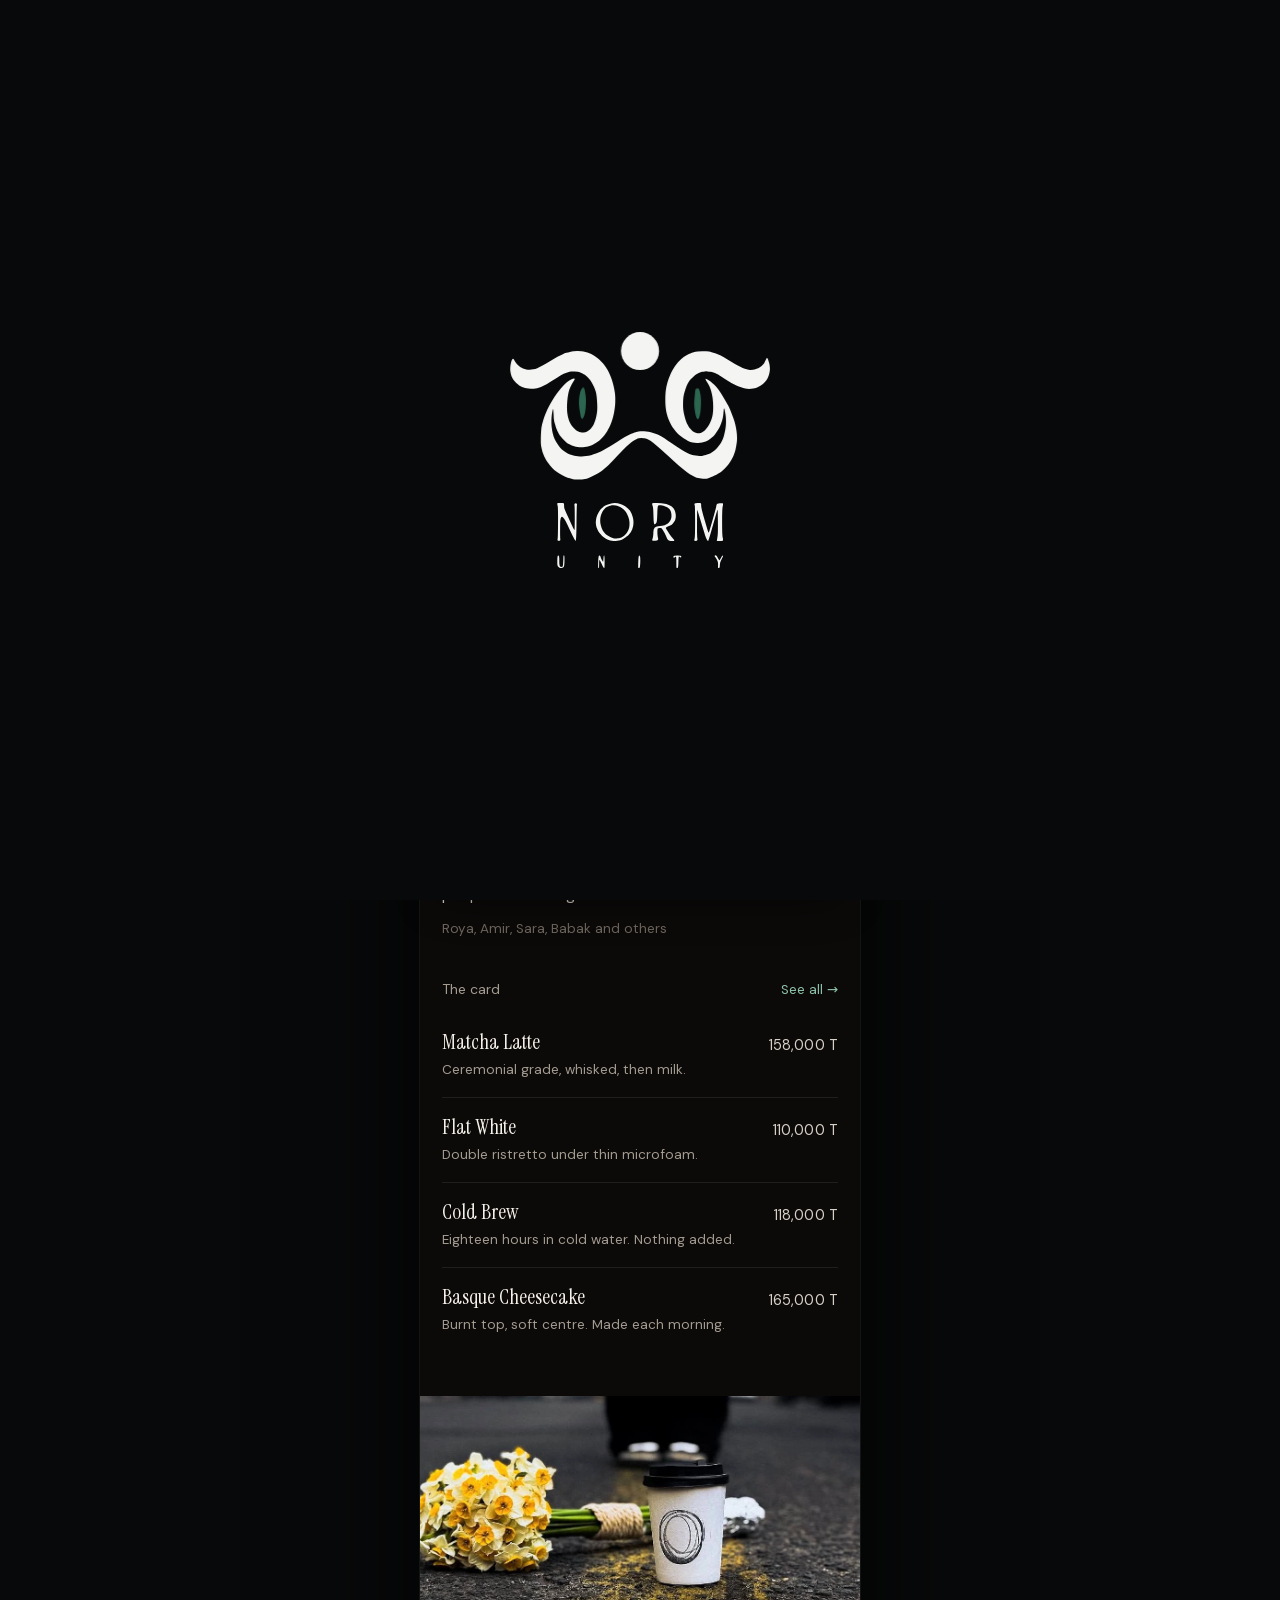
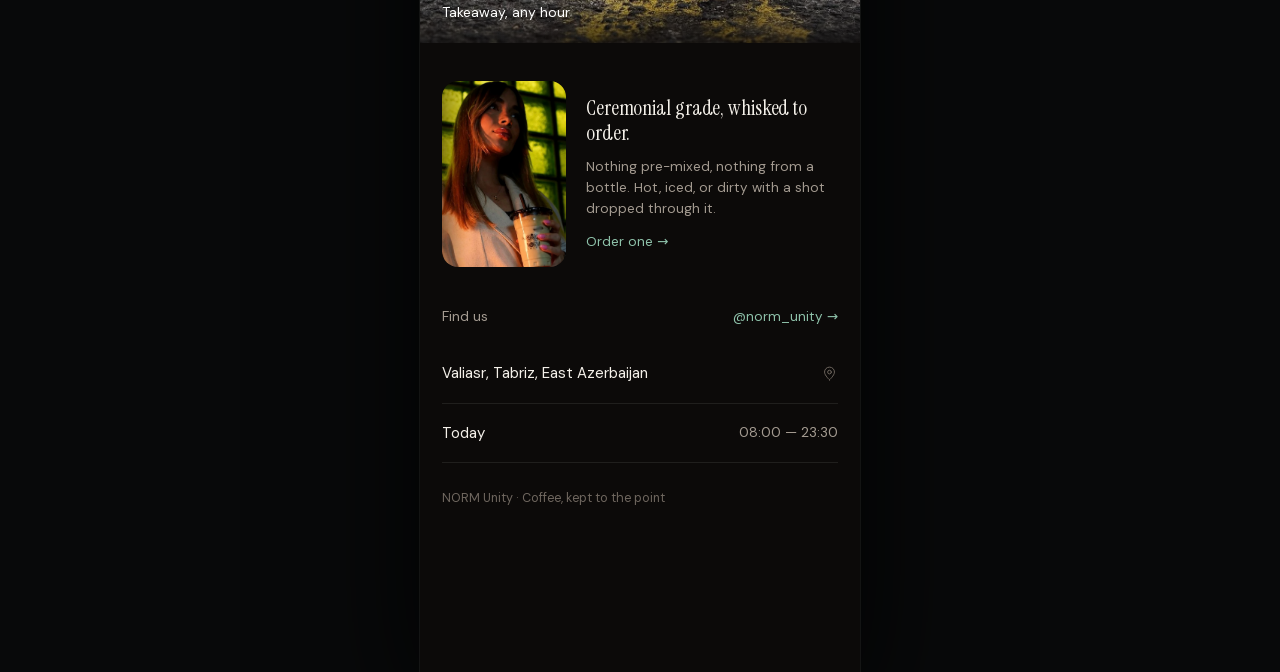
==== commit 9e35b96e: "Warm the room down: colour photographs, one voice, one tap Ilya's read on the first pass was that it" ====
--- a/index.html
+++ b/index.html
@@ -19,8 +19,8 @@
 <meta property="og:image" content="assets/brand/og.jpg">
 <meta property="og:type" content="website">
 
-<link rel="preload" href="assets/fonts/jost.woff2" as="font" type="font/woff2" crossorigin>
-<link rel="preload" href="assets/fonts/bodoni-moda.woff2" as="font" type="font/woff2" crossorigin>
+<link rel="preload" href="assets/fonts/dm-sans.woff2" as="font" type="font/woff2" crossorigin>
+<link rel="preload" href="assets/fonts/instrument-serif.woff2" as="font" type="font/woff2" crossorigin>
 <link rel="stylesheet" href="css/app.css">
 
 <style>
--- a/css/app.css
+++ b/css/app.css
@@ -1,58 +1,50 @@
 /* ==========================================================================
    NORM — Tabriz, Valiasr
-   A black room. White type, hairlines, and one green — the green out of the
-   logo's eyes — kept for the things that are alive: what is open, what is
-   selected, who is here. Everything else is set in ink.
+   A warm dark room. Cream type on espresso black, one green for the things
+   that are alive, and as few lines on the screen as the job allows.
    ========================================================================== */
 
 /* ------------------------------------------------------------------ fonts */
-@font-face{font-family:Bodoni;src:url(../assets/fonts/bodoni-moda.woff2)format("woff2");
-  font-weight:400 700;font-display:swap}
-@font-face{font-family:Jost;src:url(../assets/fonts/jost.woff2)format("woff2");
+@font-face{font-family:"DM Sans";src:url(../assets/fonts/dm-sans.woff2)format("woff2");
   font-weight:300 600;font-display:swap}
-@font-face{font-family:Plex;src:url(../assets/fonts/plex-mono-300.woff2)format("woff2");
-  font-weight:300;font-display:swap}
-@font-face{font-family:Plex;src:url(../assets/fonts/plex-mono-400.woff2)format("woff2");
-  font-weight:400 500;font-display:swap}
+@font-face{font-family:Instrument;src:url(../assets/fonts/instrument-serif.woff2)format("woff2");
+  font-weight:400;font-display:swap}
 
 /* ----------------------------------------------------------------- tokens */
 :root{
-  --void:#08090A;          /* the room */
-  --ink:#0E1012;           /* a surface lifted off it */
-  --ink-2:#14171A;         /* pressed / inset */
-  --paper:#F2F4F1;         /* type */
-  --paper-dim:#C3C8C2;
-  --mute:#848C86;          /* secondary type */
-  --faint:#5A615C;         /* tertiary, timestamps */
-  --line:rgba(255,255,255,.09);
-  --line-2:rgba(255,255,255,.16);
-
-  --green:#2C6650;         /* the brand green, straight off the logo */
-  --green-lift:#3A8168;    /* pressed / hover */
-  --green-text:#7FC0A2;    /* the same green, legible on black */
-  --green-glow:rgba(44,102,80,.45);
-
-  --serif:Bodoni,"Didot","Times New Roman",serif;
-  --sans:Jost,-apple-system,BlinkMacSystemFont,"SF Pro Text",system-ui,sans-serif;
-  --mono:Plex,ui-monospace,"SF Mono",Menlo,monospace;
-
-  --gutter:20px;
+  --void:#0C0A09;          /* the room — black, but roasted, not blue */
+  --ink:#151211;           /* a surface lifted off it */
+  --ink-2:#1E1A18;         /* pressed */
+  --paper:#F5F1EA;         /* type */
+  --paper-dim:#D6D0C7;
+  --mute:#A49B91;
+  --faint:#6F675F;
+  --line:rgba(245,241,234,.09);
+  --line-2:rgba(245,241,234,.17);
+
+  --green:#2C6650;         /* straight off the pupils in the logo */
+  --green-soft:#8FC3AB;    /* the same green, legible on black */
+  --green-wash:rgba(44,102,80,.22);
+
+  --sans:"DM Sans",-apple-system,BlinkMacSystemFont,"SF Pro Text",system-ui,sans-serif;
+  --serif:Instrument,"Times New Roman",Georgia,serif;
+
+  --gutter:22px;
   --shell:440px;
 
-  --r-xs:3px; --r-sm:6px; --r-md:12px; --r-lg:18px; --r-glass:24px;
+  --r-sm:12px; --r-md:16px; --r-lg:24px; --r-pill:999px;
 
   --safe-t:env(safe-area-inset-top,0px);
   --safe-b:env(safe-area-inset-bottom,0px);
-  --bar-h:calc(var(--safe-t) + 54px);
-  --tabs-h:62px;
-  --dock-gap:calc(var(--tabs-h) + var(--safe-b) + 26px);
-
-  --glass:rgba(13,15,16,.72);
-  --glass-line:rgba(255,255,255,.10);
-  --glass-blur:blur(22px) saturate(150%);
+  --bar-h:calc(var(--safe-t) + 56px);
+  --tabs-h:64px;
+  --dock-gap:calc(var(--tabs-h) + var(--safe-b) + 28px);
+
+  --glass:rgba(21,18,17,.74);
+  --glass-blur:blur(22px) saturate(140%);
 
   --ease:cubic-bezier(.22,.61,.36,1);
-  --spring:cubic-bezier(.34,1.56,.64,1);
+  --spring:cubic-bezier(.34,1.4,.64,1);
 }
 
 /* ------------------------------------------------------------------ reset */
@@ -60,7 +52,7 @@
 html{-webkit-text-size-adjust:100%;text-size-adjust:100%;background:var(--void)}
 body{
   margin:0;background:var(--void);color:var(--paper);
-  font:300 15px/1.6 var(--sans);letter-spacing:.005em;
+  font:400 15.5px/1.62 var(--sans);
   -webkit-font-smoothing:antialiased;-moz-osx-font-smoothing:grayscale;
   overscroll-behavior-y:none;
 }
@@ -68,20 +60,13 @@
 ul,ol{list-style:none}
 img,svg,canvas{display:block;max-width:100%}
 img{height:auto}
-picture{display:contents}
+picture{display:block;min-width:0}
 button,input,textarea,select{font:inherit;color:inherit;margin:0;background:none;border:0}
 button{padding:0;cursor:pointer;-webkit-tap-highlight-color:transparent}
 a{color:inherit;text-decoration:none;-webkit-tap-highlight-color:transparent}
-:focus-visible{outline:1px solid var(--green-text);outline-offset:3px}
+:focus-visible{outline:1px solid var(--green-soft);outline-offset:3px;border-radius:6px}
 ::selection{background:var(--green);color:#fff}
 input,textarea{-webkit-appearance:none;appearance:none;border-radius:0}
-
-/* The room is not a flat swatch — a little film grain keeps the black from
-   banding on an OLED phone and gives the surfaces some tooth. */
-body::after{
-  content:"";position:fixed;inset:0;z-index:400;pointer-events:none;opacity:.05;
-  background-image:url("data:image/svg+xml;utf8,<svg xmlns='http://www.w3.org/2000/svg' width='140' height='140'><filter id='n'><feTurbulence type='fractalNoise' baseFrequency='.9' numOctaves='3'/></filter><rect width='140' height='140' filter='url(%23n)' opacity='.55'/></svg>");
-}
 @media (prefers-reduced-motion:reduce){
   *,*::before,*::after{animation-duration:.01ms!important;animation-iteration-count:1!important;
     transition-duration:.01ms!important}
@@ -92,116 +77,103 @@
   position:relative;width:100%;max-width:var(--shell);margin:0 auto;min-height:100svh;
   background:var(--void);overflow-x:clip;
 }
-/* On a phone the app is the page. On a laptop it sits in a dark surround with
-   one green breath behind it, rather than stretching a tab bar across 1600px. */
 @media (min-width:560px){
-  body{background:#030304}
-  body::before{content:"";position:fixed;inset:0;pointer-events:none;
-    background:radial-gradient(120vw 70vh at 50% -10%,rgba(44,102,80,.16),transparent 60%)}
-  #shell{box-shadow:0 0 0 1px rgba(255,255,255,.07),0 40px 140px rgba(0,0,0,.9)}
-}
-#view{padding-bottom:calc(var(--dock-gap) + 30px);outline:none}
-#shell[data-dock="1"] #view{padding-bottom:calc(var(--dock-gap) + 92px)}
-#shell:not([data-hero="1"]) #view{padding-top:calc(var(--bar-h) + 8px)}
+  body{background:#070605}
+  #shell{box-shadow:0 0 0 1px rgba(245,241,234,.06),0 40px 120px rgba(0,0,0,.85)}
+}
+#view{padding-bottom:calc(var(--dock-gap) + 34px);outline:none}
+#shell[data-dock="1"] #view{padding-bottom:calc(var(--dock-gap) + 94px)}
+#shell:not([data-hero="1"]) #view{padding-top:calc(var(--bar-h) + 10px)}
 
 .wrap{padding-inline:var(--gutter)}
+.section{padding-block:38px}
+.section+.section{padding-top:0}
 
 /* ------------------------------------------------------------- typography */
-.display{font-family:var(--serif);font-weight:400;font-optical-sizing:auto;
-  letter-spacing:-.01em;line-height:1.04}
-.d-1{font-size:clamp(38px,11vw,48px)}
-.d-2{font-size:clamp(28px,7.5vw,34px)}
-.d-3{font-size:22px;line-height:1.15}
-.eyebrow{font:400 10px/1 var(--mono);letter-spacing:.2em;text-transform:uppercase;
-  color:var(--mute)}
-.num{font-family:var(--mono);font-weight:400;font-variant-numeric:tabular-nums;
-  letter-spacing:-.01em}
-.lede{color:var(--paper-dim);font-size:15px;line-height:1.65}
-.small{font-size:13px;color:var(--mute);line-height:1.55}
-.tiny{font:300 11px/1.4 var(--mono);letter-spacing:.06em;color:var(--faint)}
-.green{color:var(--green-text)}
-
-/* section head: eyebrow, optional action, hairline under */
-.head{display:flex;align-items:baseline;justify-content:space-between;gap:14px;
-  padding-bottom:12px;border-bottom:1px solid var(--line)}
-.head-link{font:400 10px/1 var(--mono);letter-spacing:.16em;text-transform:uppercase;
-  color:var(--green-text);white-space:nowrap;transition:color .2s}
-.head-link:active{color:var(--paper)}
-.section{padding-block:34px}
-.section+.section{padding-top:0}
-
-/* ------------------------------------------------------------------- bars */
+.display{font-family:var(--serif);font-weight:400;line-height:1.08;letter-spacing:-.005em}
+.d-1{font-size:clamp(40px,11.5vw,50px)}
+.d-2{font-size:clamp(29px,8vw,35px)}
+.d-3{font-size:24px;line-height:1.2}
+.label{font-size:14px;color:var(--mute)}
+.lede{color:var(--paper-dim);font-size:15.5px;line-height:1.65}
+.small{font-size:13.5px;color:var(--mute);line-height:1.55}
+.tiny{font-size:12.5px;color:var(--faint);line-height:1.5}
+.money{font-variant-numeric:tabular-nums;letter-spacing:.01em}
+.green{color:var(--green-soft)}
+
+/* a section opens with a quiet line and, sometimes, a way onward */
+.head{display:flex;align-items:baseline;justify-content:space-between;gap:16px;
+  padding-bottom:16px}
+.head-link{font-size:13.5px;color:var(--green-soft);white-space:nowrap;transition:opacity .2s}
+.head-link:active{opacity:.6}
+
+/* --------------------------------------------------------------- top bar */
 .bar{
   position:fixed;top:0;left:50%;transform:translateX(-50%);z-index:60;
-  width:100%;max-width:var(--shell);height:var(--bar-h);padding:var(--safe-t) 16px 0 var(--gutter);
+  width:100%;max-width:var(--shell);height:var(--bar-h);
+  padding:var(--safe-t) 14px 0 var(--gutter);
   display:flex;align-items:center;justify-content:space-between;gap:12px;
-  transition:background .35s var(--ease),border-color .35s var(--ease);
-  border-bottom:1px solid transparent;
+  transition:background .35s var(--ease);
 }
 #shell[data-scrolled="1"] .bar{
-  background:var(--glass);border-bottom-color:var(--line);
-  -webkit-backdrop-filter:var(--glass-blur);backdrop-filter:var(--glass-blur);
-}
-.bar-brand{display:flex;align-items:center;gap:9px;height:100%}
-.bar-mark svg{width:26px;height:auto;color:var(--paper)}
-.bar-word svg{width:52px;height:auto;color:var(--paper);opacity:.92}
-/* Over the hero the brand is already 48px tall on screen — no need to say it twice. */
+  background:var(--glass);-webkit-backdrop-filter:var(--glass-blur);backdrop-filter:var(--glass-blur);
+}
+.bar-brand{display:flex;align-items:center;gap:10px;height:100%;
+  transition:opacity .3s var(--ease)}
+.bar-mark svg{width:27px;height:auto;color:var(--paper)}
+.bar-word svg{width:54px;height:auto;color:var(--paper);opacity:.9}
 #shell[data-hero="1"]:not([data-scrolled="1"]) .bar-brand{opacity:0;pointer-events:none}
-.bar-brand{transition:opacity .3s var(--ease)}
-
-.bag-btn{position:relative;width:38px;height:38px;display:grid;place-items:center;
-  border:1px solid var(--line);border-radius:var(--r-sm);color:var(--paper);
-  background:rgba(255,255,255,.02);transition:border-color .2s,background .2s,transform .12s}
-.bag-btn:active{transform:scale(.94);background:rgba(255,255,255,.06)}
-.bag-btn svg{width:17px;height:17px}
+
+.bag-btn{position:relative;width:42px;height:42px;display:grid;place-items:center;
+  color:var(--paper);border-radius:var(--r-pill);transition:background .2s,transform .12s}
+.bag-btn:active{transform:scale(.92);background:rgba(245,241,234,.07)}
+.bag-btn svg{width:20px;height:20px}
 .bag-btn-n[hidden]{display:none}
-.bag-btn-n{position:absolute;top:-5px;right:-5px;min-width:16px;height:16px;padding:0 4px;
-  display:grid;place-items:center;border-radius:8px;background:var(--green);color:#fff;
-  font:400 9px/1 var(--mono);letter-spacing:0;border:1px solid var(--void)}
+.bag-btn-n{position:absolute;top:3px;right:2px;min-width:17px;height:17px;padding:0 5px;
+  display:grid;place-items:center;border-radius:var(--r-pill);background:var(--green-soft);
+  color:#0C0A09;font-size:10.5px;font-weight:500;line-height:1;
+  border:2px solid var(--void)}
 
 /* ------------------------------------------------------- tab bar (glass) */
 .tabs{
   position:fixed;z-index:70;left:50%;transform:translateX(-50%);
-  bottom:calc(var(--safe-b) + 12px);
-  width:min(calc(100% - 24px),calc(var(--shell) - 24px));height:var(--tabs-h);
+  bottom:calc(var(--safe-b) + 14px);
+  width:min(calc(100% - 28px),calc(var(--shell) - 28px));height:var(--tabs-h);
   display:grid;grid-template-columns:repeat(4,1fr);align-items:center;
-  background:var(--glass);border:1px solid var(--glass-line);border-radius:var(--r-glass);
+  background:var(--glass);border:1px solid var(--line);border-radius:var(--r-lg);
   -webkit-backdrop-filter:var(--glass-blur);backdrop-filter:var(--glass-blur);
-  box-shadow:0 1px 0 rgba(255,255,255,.05) inset,0 18px 40px rgba(0,0,0,.55);
-  overflow:hidden;
-}
-.tab{position:relative;display:grid;justify-items:center;gap:5px;height:100%;
+  box-shadow:0 1px 0 rgba(245,241,234,.05) inset,0 16px 36px rgba(0,0,0,.5);
+}
+.tab{position:relative;z-index:1;display:grid;justify-items:center;gap:5px;height:100%;
   align-content:center;color:var(--faint);transition:color .25s var(--ease)}
 .tab svg{width:21px;height:21px}
-.tab-label{font:400 9px/1 var(--mono);letter-spacing:.13em;text-transform:uppercase}
+.tab-label{font-size:11px;letter-spacing:.01em}
 .tab[aria-current="page"]{color:var(--paper)}
-/* the green thread that follows the active tab along the top edge */
-.tabs-ink{position:absolute;top:0;height:2px;width:34px;background:var(--green-text);
-  border-radius:0 0 2px 2px;transform:translateX(0);opacity:0;
-  transition:transform .42s var(--spring),opacity .3s var(--ease);box-shadow:0 0 14px var(--green-glow)}
+/* a soft slab that slides under whichever tab you are on */
+.tabs-ink{position:absolute;top:7px;bottom:7px;left:0;border-radius:var(--r-md);
+  background:rgba(245,241,234,.07);opacity:0;
+  transition:transform .4s var(--spring),width .4s var(--spring),opacity .3s}
 .tabs[data-ready="1"] .tabs-ink{opacity:1}
-/* and a soft green bloom under the active icon */
-.tab[aria-current="page"]::before{content:"";position:absolute;top:-14px;width:44px;height:34px;
-  background:radial-gradient(ellipse at center,var(--green-glow),transparent 70%);opacity:.9}
 
 /* bag dock */
 .dock{
-  position:fixed;z-index:65;left:50%;transform:translateX(-50%) translateY(0);
-  bottom:calc(var(--safe-b) + var(--tabs-h) + 20px);
-  width:min(calc(100% - 24px),calc(var(--shell) - 24px));
-  display:grid;grid-template-columns:auto 1fr auto auto;align-items:center;gap:10px;
-  padding:12px 14px;border:1px solid var(--line-2);border-radius:var(--r-md);
-  background:rgba(20,23,26,.86);-webkit-backdrop-filter:var(--glass-blur);backdrop-filter:var(--glass-blur);
-  box-shadow:0 14px 30px rgba(0,0,0,.5);
+  position:fixed;z-index:65;left:50%;transform:translateX(-50%);
+  bottom:calc(var(--safe-b) + var(--tabs-h) + 24px);
+  width:min(calc(100% - 28px),calc(var(--shell) - 28px));
+  display:grid;grid-template-columns:auto 1fr auto;align-items:center;gap:12px;
+  padding:13px 18px;border-radius:var(--r-pill);
+  background:rgba(30,26,24,.9);border:1px solid var(--line-2);
+  -webkit-backdrop-filter:var(--glass-blur);backdrop-filter:var(--glass-blur);
+  box-shadow:0 14px 30px rgba(0,0,0,.45);
   animation:dock-in .45s var(--spring) both;
 }
 .dock[hidden]{display:none}
 @keyframes dock-in{from{opacity:0;transform:translateX(-50%) translateY(14px)}}
-.dock-n{width:22px;height:22px;display:grid;place-items:center;border-radius:var(--r-xs);
-  background:var(--green);color:#fff;font:400 11px/1 var(--mono)}
-.dock-label{font-size:13px;color:var(--paper-dim);letter-spacing:.02em}
-.dock-total{font:400 13px/1 var(--mono);color:var(--paper)}
-.dock-go{color:var(--green-text);font-size:14px}
+.dock-n{width:23px;height:23px;display:grid;place-items:center;border-radius:var(--r-pill);
+  background:var(--green);color:#fff;font-size:12px;font-weight:500}
+.dock-label{font-size:14.5px;color:var(--paper)}
+.dock-total{font-size:14.5px;color:var(--paper-dim)}
+.dock-go{display:none}
 
 /* ------------------------------------------------------------------ boot */
 #boot{background:var(--void)}
@@ -209,9 +181,7 @@
 .boot-stage svg{color:var(--paper)}
 .boot-mark{width:100%}
 .boot-word{width:64%;margin-top:9%;opacity:0}
-.boot-rule{position:absolute;bottom:calc(14vh + var(--safe-b));left:50%;transform:translateX(-50%);
-  width:0;height:1px;background:var(--green-text);opacity:.8}
-/* the eyes: shut, then open */
+.boot-rule{display:none}
 #boot .mk{transform-box:fill-box;transform-origin:center 62%}
 #boot .mk-0{animation:eye-open 1.05s var(--spring) .08s both}
 #boot .mk-1{animation:dot-drop .7s var(--spring) .52s both}
@@ -220,7 +190,6 @@
 #boot .pupil-1{animation:dilate .55s var(--spring) .70s both}
 #boot.blink .mk-0,#boot.blink .pupil{animation:blink .34s var(--ease) both}
 #boot.lit .boot-word{animation:word-in .8s var(--ease) both}
-#boot.lit .boot-rule{animation:rule-draw 1s var(--ease) both}
 @keyframes eye-open{
   0%{transform:scaleY(.02) scaleX(.86);opacity:.4}
   55%{opacity:1}
@@ -231,249 +200,207 @@
 @keyframes dilate{from{transform:scale(.05);opacity:0}to{transform:scale(1);opacity:1}}
 @keyframes blink{50%{transform:scaleY(.06)}100%{transform:scaleY(1)}}
 @keyframes word-in{from{opacity:0;transform:translateY(8px)}to{opacity:1;transform:none}}
-@keyframes rule-draw{from{width:0}to{width:56px}}
 
 /* --------------------------------------------------------------- controls */
 .btn{
   display:flex;align-items:center;justify-content:center;gap:10px;width:100%;
-  min-height:52px;padding:0 20px;border-radius:var(--r-sm);
-  font:400 12px/1 var(--sans);letter-spacing:.14em;text-transform:uppercase;white-space:nowrap;
+  min-height:54px;padding:0 22px;border-radius:var(--r-pill);
+  font-size:15px;font-weight:500;white-space:nowrap;
   transition:transform .12s var(--ease),background .2s,border-color .2s,opacity .2s;
 }
 .btn:active{transform:scale(.985)}
 .btn[disabled]{opacity:.35;pointer-events:none}
-.btn-solid{background:var(--paper);color:#08090A}
-.btn-solid:active{background:#fff}
-.btn-green{background:var(--green);color:#fff;box-shadow:0 0 0 0 var(--green-glow)}
-.btn-green:active{background:var(--green-lift)}
+.btn-solid{background:var(--paper);color:#0C0A09}
+.btn-green{background:var(--green);color:#fff}
+.btn-green:active{background:#357a60}
 .btn-ghost{border:1px solid var(--line-2);color:var(--paper)}
-.btn-ghost:active{background:rgba(255,255,255,.05)}
-.btn-quiet{color:var(--mute);min-height:44px;font-size:11px}
+.btn-ghost:active{background:rgba(245,241,234,.06)}
+.btn-quiet{color:var(--mute);min-height:46px;font-weight:400;font-size:14px}
 .btn-quiet:active{color:var(--paper)}
-.btn .n{font-family:var(--mono);letter-spacing:0}
-
-.chip{display:inline-flex;align-items:center;gap:7px;padding:7px 11px;border-radius:var(--r-xs);
-  border:1px solid var(--line);font:400 10px/1 var(--mono);letter-spacing:.12em;
-  text-transform:uppercase;color:var(--paper-dim);transition:.2s var(--ease)}
-.chip[aria-pressed="true"]{border-color:var(--green);background:rgba(44,102,80,.18);
+.btn .n{font-weight:400;font-variant-numeric:tabular-nums;opacity:.75}
+
+.chip{display:inline-flex;align-items:center;gap:6px;padding:10px 16px;
+  border-radius:var(--r-pill);border:1px solid var(--line);font-size:14px;
+  color:var(--paper-dim);transition:.2s var(--ease)}
+.chip[aria-pressed="true"]{border-color:var(--green-soft);background:var(--green-wash);
   color:var(--paper)}
 .chip:active{transform:scale(.96)}
-.pulse{width:5px;height:5px;border-radius:50%;background:var(--green-text);
-  box-shadow:0 0 0 0 var(--green-glow);animation:pulse 2.4s infinite}
-.pulse.off{background:var(--faint);animation:none;box-shadow:none}
-@keyframes pulse{0%{box-shadow:0 0 0 0 var(--green-glow)}70%{box-shadow:0 0 0 7px transparent}
-  100%{box-shadow:0 0 0 0 transparent}}
-
-.field{display:grid;gap:6px;padding:14px 0;border-bottom:1px solid var(--line)}
-.field label{font:400 9px/1 var(--mono);letter-spacing:.2em;text-transform:uppercase;color:var(--faint)}
-.field input,.field textarea{width:100%;font:300 15px/1.5 var(--sans);color:var(--paper);
+.chip .add{font-size:12.5px;color:var(--faint);font-variant-numeric:tabular-nums}
+.chip[aria-pressed="true"] .add{color:var(--green-soft)}
+
+.dot{width:6px;height:6px;border-radius:50%;background:var(--green-soft);flex:0 0 auto}
+.dot.off{background:var(--faint)}
+
+.field{display:grid;gap:7px;padding:16px 0;border-bottom:1px solid var(--line)}
+.field label{font-size:13px;color:var(--faint)}
+.field input,.field textarea{width:100%;font:400 16px/1.5 var(--sans);color:var(--paper);
   background:none;padding:0;resize:none}
 .field input::placeholder,.field textarea::placeholder{color:var(--faint)}
-.field:focus-within{border-bottom-color:var(--green-text)}
-
-.stepper{display:inline-grid;grid-template-columns:32px 30px 32px;align-items:center;
-  border:1px solid var(--line);border-radius:var(--r-xs);overflow:hidden}
-.stepper button{height:32px;display:grid;place-items:center;color:var(--paper-dim);font-size:15px}
-.stepper button:active{background:rgba(255,255,255,.07);color:var(--paper)}
-.stepper span{text-align:center;font:400 12px/1 var(--mono)}
+.field:focus-within{border-bottom-color:var(--green-soft)}
+
+.stepper{display:inline-grid;grid-template-columns:36px 34px 36px;align-items:center;
+  border:1px solid var(--line);border-radius:var(--r-pill)}
+.stepper button{height:36px;display:grid;place-items:center;color:var(--paper-dim);
+  font-size:17px;border-radius:var(--r-pill)}
+.stepper button:active{background:rgba(245,241,234,.07);color:var(--paper)}
+.stepper span{text-align:center;font-size:14px;font-variant-numeric:tabular-nums}
 
 /* ------------------------------------------------------------------ home */
-.hero{position:relative;min-height:88svh;display:grid;align-content:center;
-  padding:calc(var(--bar-h) + 26px) var(--gutter) 26px;text-align:center;overflow:hidden}
-/* the faintest column grid, so the black has structure behind the mark */
-.hero::before{content:"";position:absolute;inset:0;opacity:.5;
-  background:repeating-linear-gradient(90deg,transparent 0 25%,var(--line) 25% calc(25% + 1px));
-  mask-image:linear-gradient(180deg,transparent,#000 22%,#000 72%,transparent)}
-/* and the eyes glow, because the room is dark */
-.hero::after{content:"";position:absolute;left:50%;top:30%;width:min(78vw,330px);height:min(78vw,330px);
-  transform:translate(-50%,-50%);background:radial-gradient(circle,var(--green-glow),transparent 62%);
-  opacity:.5;pointer-events:none;filter:blur(6px)}
-.hero>*{position:relative;z-index:1}
-.hero-mark{width:min(46vw,178px);margin:0 auto 22px;color:var(--paper)}
-.hero-word{width:min(52vw,196px);margin:0 auto;color:var(--paper)}
-.hero-tag{margin-top:26px;font:300 11px/1 var(--mono);letter-spacing:.34em;
-  text-transform:uppercase;color:var(--mute)}
-.hero-meta{margin-top:30px;padding-top:16px;border-top:1px solid var(--line);
-  display:flex;align-items:center;justify-content:space-between;gap:12px}
-.hero-status{display:inline-flex;align-items:center;gap:8px;font:400 10px/1 var(--mono);
-  letter-spacing:.14em;text-transform:uppercase;color:var(--paper-dim)}
-.hero-scroll{position:absolute;left:50%;bottom:calc(var(--dock-gap) - 12px);transform:translateX(-50%);
-  width:1px;height:38px;background:linear-gradient(180deg,var(--line-2),transparent);z-index:1}
-
-/* the room — a seat grid that fills as people check in */
-.room-grid{display:grid;grid-template-columns:repeat(12,1fr);gap:5px;margin-top:18px}
-.seat{aspect-ratio:1;border:1px solid var(--line);border-radius:2px;transition:.5s var(--ease)}
-.seat.taken{background:var(--green);border-color:transparent;
-  box-shadow:0 0 12px rgba(44,102,80,.55)}
-.seat.mine{background:var(--green-text);box-shadow:0 0 16px rgba(127,192,162,.6)}
-.room-line{display:flex;align-items:baseline;justify-content:space-between;gap:12px;margin-top:16px}
-.room-count{font-family:var(--serif);font-size:26px;line-height:1}
-.room-count em{font:300 11px/1 var(--mono);letter-spacing:.14em;color:var(--mute);font-style:normal}
-
-/* editorial photo bands */
-.band{position:relative;margin-top:34px;overflow:hidden;background:var(--ink)}
-.band img{width:100%;height:100%;object-fit:cover;filter:contrast(1.05) brightness(.92)}
-.band-wide{aspect-ratio:21/9}
-.band-cap{position:absolute;inset:auto 0 0 0;padding:18px var(--gutter);
-  background:linear-gradient(0deg,rgba(8,9,10,.92),transparent);
-  display:flex;align-items:flex-end;justify-content:space-between;gap:14px}
-.split{display:grid;grid-template-columns:132px 1fr;gap:18px;align-items:center;margin-top:26px}
-.split img{width:100%;aspect-ratio:2/3;object-fit:cover;border-radius:var(--r-xs);
-  filter:contrast(1.06) brightness(.9)}
-.split-body{display:grid;gap:10px}
-
-/* --------------------------------------------------------------- menu list */
-.rows{margin-top:2px}
-.row{position:relative;display:grid;grid-template-columns:1fr auto;gap:2px 16px;
-  padding:15px 0;border-bottom:1px solid var(--line);text-align:left;width:100%;
-  transition:background .2s var(--ease)}
-.row:active{background:rgba(255,255,255,.035)}
-.row-name{font-family:var(--serif);font-size:18.5px;letter-spacing:-.005em;line-height:1.2;
-  display:flex;align-items:baseline;gap:8px}
-.row-desc{grid-column:1;font-size:12.5px;color:var(--mute);line-height:1.45;
+.hero{position:relative;min-height:84svh;display:grid;align-content:center;justify-items:center;
+  gap:0;padding:calc(var(--bar-h) + 30px) var(--gutter) 40px;text-align:center}
+.hero-mark{width:min(42vw,158px);color:var(--paper)}
+.hero-word{width:min(48vw,180px);margin-top:20px;color:var(--paper)}
+.hero-place{margin-top:26px;font-size:14px;color:var(--mute)}
+.hero-status{margin-top:12px;display:inline-flex;align-items:center;gap:9px;font-size:14px;
+  color:var(--paper-dim)}
+
+/* the room, said in words rather than drawn as a dashboard */
+.room{display:grid;gap:6px}
+.room-n{font-family:var(--serif);font-size:44px;line-height:1;color:var(--paper)}
+.room-line{font-size:15.5px;color:var(--paper-dim)}
+.room-who{font-size:13.5px;color:var(--faint);margin-top:4px}
+
+/* photographs, in their own colour */
+.band{position:relative;margin-top:6px;overflow:hidden;background:var(--ink);
+  border-radius:var(--r-md)}
+.band picture{width:100%;height:100%}
+.band img{width:100%;height:100%;object-fit:cover}
+.band-wide{aspect-ratio:16/9}
+.band-cap{position:absolute;inset:auto 0 0 0;padding:20px 22px;font-size:14px;color:#fff;
+  background:linear-gradient(0deg,rgba(12,10,9,.75),transparent)}
+.band-full{margin-inline:calc(var(--gutter) * -1);border-radius:0}
+.split{display:grid;grid-template-columns:124px 1fr;gap:20px;align-items:center}
+.split img{width:100%;aspect-ratio:2/3;object-fit:cover;border-radius:var(--r-md)}
+.split-body{display:grid;gap:11px}
+.split-body .display{font-size:21px}
+
+/* --------------------------------------------------------------- the card */
+.rows{margin-top:-4px}
+.row{position:relative;display:grid;grid-template-columns:1fr auto;gap:3px 18px;
+  padding:17px 0;border-bottom:1px solid var(--line);text-align:left;width:100%;
+  transition:opacity .2s var(--ease)}
+.row:last-child{border-bottom:0}
+.row:active{opacity:.55}
+.row-name{font-family:var(--serif);font-size:21px;line-height:1.15;
+  display:flex;align-items:baseline;gap:9px}
+.row-desc{grid-column:1;font-size:13.5px;color:var(--mute);line-height:1.45;
   overflow:hidden;text-overflow:ellipsis;display:-webkit-box;-webkit-line-clamp:1;-webkit-box-orient:vertical}
-.row-price{font:400 12.5px/1 var(--mono);color:var(--paper-dim);padding-top:6px;white-space:nowrap}
-.row-tag{font:400 8px/1 var(--mono);letter-spacing:.1em;padding:3px 5px;border:1px solid var(--line-2);
-  border-radius:2px;color:var(--faint);text-transform:uppercase;transform:translateY(-2px)}
-.row.is-new .row-tag{color:var(--green-text);border-color:var(--green)}
-
-.cats{position:sticky;top:var(--bar-h);z-index:50;display:flex;gap:22px;overflow-x:auto;
-  padding:14px var(--gutter);margin-inline:calc(var(--gutter) * -1);
+.row-price{font-size:14.5px;color:var(--paper-dim);padding-top:4px;white-space:nowrap;
+  font-variant-numeric:tabular-nums}
+.row-tag{font-size:11.5px;padding:3px 9px;border-radius:var(--r-pill);
+  background:var(--green-wash);color:var(--green-soft);transform:translateY(-3px)}
+
+.cats{position:sticky;top:var(--bar-h);z-index:50;display:flex;gap:20px;overflow-x:auto;
+  padding:14px var(--gutter) 13px;margin-inline:calc(var(--gutter) * -1);
   background:var(--glass);-webkit-backdrop-filter:var(--glass-blur);backdrop-filter:var(--glass-blur);
-  border-bottom:1px solid var(--line);scrollbar-width:none}
+  scrollbar-width:none}
 .cats::-webkit-scrollbar{display:none}
-.cat{position:relative;flex:0 0 auto;padding-bottom:7px;color:var(--faint);
-  font:400 10px/1 var(--mono);letter-spacing:.16em;text-transform:uppercase;transition:color .25s}
-.cat[aria-current="true"]{color:var(--paper)}
-.cat[aria-current="true"]::after{content:"";position:absolute;left:0;right:0;bottom:0;height:1px;
-  background:var(--green-text);box-shadow:0 0 10px var(--green-glow)}
-
-.search{display:flex;align-items:center;gap:10px;padding:11px 12px;margin-top:18px;
-  border:1px solid var(--line);border-radius:var(--r-sm);color:var(--mute)}
-.search:focus-within{border-color:var(--line-2)}
-.search input{flex:1;font:300 14px/1 var(--sans);color:var(--paper)}
-.search svg{width:15px;height:15px;flex:0 0 auto}
+.cat{flex:0 0 auto;color:var(--faint);font-size:14.5px;transition:color .25s}
+.cat[aria-current="true"]{color:var(--paper);font-weight:500}
+
+.search{display:flex;align-items:center;gap:11px;padding:13px 18px;margin-top:20px;
+  border-radius:var(--r-pill);background:var(--ink);color:var(--mute)}
+.search input{flex:1;font-size:15px;color:var(--paper)}
+.search svg{width:17px;height:17px;flex:0 0 auto}
 
 /* ----------------------------------------------------------------- sheets */
-.scrim{position:fixed;inset:0;z-index:80;background:rgba(4,5,6,.66);opacity:0;
+.scrim{position:fixed;inset:0;z-index:80;background:rgba(6,5,4,.6);opacity:0;
   -webkit-backdrop-filter:blur(3px);backdrop-filter:blur(3px);transition:opacity .35s var(--ease)}
 .scrim.in{opacity:1}
 .sheet{position:fixed;z-index:90;left:50%;bottom:0;transform:translateX(-50%) translateY(101%);
   width:100%;max-width:var(--shell);max-height:92svh;overflow:hidden auto;overscroll-behavior:contain;
-  background:var(--ink);border-top:1px solid var(--line-2);border-radius:var(--r-lg) var(--r-lg) 0 0;
-  padding:10px var(--gutter) calc(22px + var(--safe-b));
-  box-shadow:0 -20px 60px rgba(0,0,0,.7);transition:transform .44s var(--ease)}
+  background:var(--ink);border-radius:28px 28px 0 0;
+  padding:12px var(--gutter) calc(24px + var(--safe-b));
+  box-shadow:0 -20px 60px rgba(0,0,0,.6);transition:transform .44s var(--ease)}
 .sheet.in{transform:translateX(-50%) translateY(0)}
-.grab{width:36px;height:3px;border-radius:2px;background:var(--line-2);margin:0 auto 16px}
-.sheet-head{display:grid;gap:8px;padding-bottom:16px;border-bottom:1px solid var(--line)}
-.sheet-actions{position:sticky;bottom:0;padding-top:16px;background:linear-gradient(0deg,
-  var(--ink) 72%,transparent)}
-
-.opt-group{padding:18px 0;border-bottom:1px solid var(--line)}
-.opt-list{display:flex;flex-wrap:wrap;gap:8px;margin-top:11px}
+.grab{width:38px;height:4px;border-radius:var(--r-pill);background:var(--line-2);margin:0 auto 20px}
+.sheet-head{display:grid;gap:10px;padding-bottom:22px}
+.sheet-actions{position:sticky;bottom:0;padding-top:18px;display:grid;gap:4px;
+  background:linear-gradient(0deg,var(--ink) 74%,transparent)}
+.opt-group{padding:6px 0 20px}
+.opt-list{display:flex;flex-wrap:wrap;gap:9px;margin-top:12px}
 
 /* --------------------------------------------------------------- check-in */
-.dial-wrap{display:grid;justify-items:center;gap:22px;padding-top:8px}
-.dial{position:relative;width:min(66vw,250px);aspect-ratio:1;display:grid;place-items:center;
-  border-radius:50%;transition:transform .18s var(--ease)}
-.dial:active{transform:scale(.975)}
+.dial-wrap{display:grid;justify-items:center;gap:26px}
+.dial{position:relative;width:min(64vw,244px);aspect-ratio:1;display:grid;place-items:center;
+  border-radius:50%;background:var(--ink);transition:transform .18s var(--ease),background .4s}
+.dial[data-on="1"]{background:rgba(44,102,80,.14)}
+.dial:active{transform:scale(.97)}
 .dial svg.ring{position:absolute;inset:0;width:100%;height:100%;transform:rotate(-90deg)}
 .ring-track{fill:none;stroke:var(--line);stroke-width:1.5}
-.ring-live{fill:none;stroke:var(--green-text);stroke-width:2.5;stroke-linecap:round;
-  filter:drop-shadow(0 0 6px var(--green-glow));transition:stroke-dashoffset .6s var(--ease)}
-.dial-mark{width:46%;color:var(--paper);transition:opacity .4s}
-.dial[data-on="0"] .dial-mark .pupil{fill:#3A403C;transition:fill .5s}
-.dial[data-on="1"] .dial-mark .pupil{fill:var(--green-text)}
+.ring-live{fill:none;stroke:var(--green-soft);stroke-width:2.5;stroke-linecap:round}
+.dial-mark{width:44%;color:var(--paper)}
 .dial-mark .pupil{transform-box:fill-box;transform-origin:center}
-.dial[data-on="1"] .dial-mark .pupil{animation:dilate .6s var(--spring) both}
-.dial-ripple{position:absolute;inset:0;border-radius:50%;border:1px solid var(--green-text);
+.dial[data-on="0"] .dial-mark .pupil{fill:#4A423C;transition:fill .5s}
+.dial[data-on="1"] .dial-mark .pupil{fill:var(--green-soft);animation:dilate .6s var(--spring) both}
+.dial-ripple{position:absolute;inset:0;border-radius:50%;border:1px solid var(--green-soft);
   opacity:0;pointer-events:none}
 .dial.fire .dial-ripple{animation:ripple .9s var(--ease)}
-@keyframes ripple{0%{transform:scale(.72);opacity:.85}100%{transform:scale(1.25);opacity:0}}
-.dial-caption{display:grid;justify-items:center;gap:7px;text-align:center}
-.dial-caption .btn{width:auto;padding:0 20px}
-.dial-time{font:300 30px/1 var(--mono);letter-spacing:-.02em;color:var(--paper)}
-/* off, it is a label, not a number — the 30px is reserved for the clock */
-.dial-wrap:has(.dial[data-on="0"]) .dial-time{font-size:13px;letter-spacing:.22em;
-  text-transform:uppercase;color:var(--mute)}
-.dial-hint{max-width:250px}
-
-.people{margin-top:8px}
-.person{display:grid;grid-template-columns:34px 1fr auto;gap:12px;align-items:center;
-  padding:12px 0;border-bottom:1px solid var(--line);animation:row-in .45s var(--ease) both}
-@keyframes row-in{from{opacity:0;transform:translateY(6px)}}
-.avatar{width:34px;height:34px;display:grid;place-items:center;border-radius:var(--r-xs);
-  border:1px solid var(--line);font:400 11px/1 var(--mono);color:var(--paper-dim)}
-.person.me .avatar{background:var(--green);border-color:transparent;color:#fff}
-.person-name{font-size:14px;letter-spacing:.01em}
-.person-tag{font:300 11px/1 var(--mono);color:var(--faint);letter-spacing:.05em}
-.person-since{font:300 11px/1 var(--mono);color:var(--faint)}
+@keyframes ripple{0%{transform:scale(.78);opacity:.7}100%{transform:scale(1.22);opacity:0}}
+.dial-caption{display:grid;justify-items:center;gap:10px;text-align:center;max-width:280px}
+.dial-caption .btn{width:auto;padding:0 22px}
+
+.people{margin-top:2px}
+.person{display:grid;grid-template-columns:36px 1fr auto;gap:14px;align-items:center;
+  padding:13px 0;border-bottom:1px solid var(--line)}
+.person:last-child{border-bottom:0}
+.avatar{width:36px;height:36px;display:grid;place-items:center;border-radius:50%;
+  background:var(--ink);font-size:13.5px;color:var(--paper-dim)}
+.person.me .avatar{background:var(--green);color:#fff}
+.person-name{font-size:15px}
+.person-since{font-size:13px;color:var(--faint);font-variant-numeric:tabular-nums}
 
 /* ------------------------------------------------------------ bag / order */
-.line{display:grid;grid-template-columns:1fr auto;gap:6px 14px;padding:16px 0;
+.line{display:grid;grid-template-columns:1fr auto;gap:5px 16px;padding:18px 0;
   border-bottom:1px solid var(--line)}
-.line-name{font-family:var(--serif);font-size:17px}
-.line-opts{grid-column:1;font:300 11px/1.5 var(--mono);color:var(--faint);letter-spacing:.03em}
-.line-price{font:400 12.5px/1 var(--mono);color:var(--paper-dim)}
+.line:last-of-type{border-bottom:0}
+.line-name{font-family:var(--serif);font-size:20px;line-height:1.2}
+.line-opts{grid-column:1;font-size:13px;color:var(--faint)}
+.line-price{font-size:14.5px;color:var(--paper-dim);font-variant-numeric:tabular-nums}
 .line-foot{grid-column:1/-1;display:flex;align-items:center;justify-content:space-between;
-  gap:12px;margin-top:8px}
-.totals{padding:18px 0;display:grid;gap:10px;border-bottom:1px solid var(--line)}
-.total-row{display:flex;align-items:baseline;justify-content:space-between;gap:12px;
-  font-size:13px;color:var(--mute)}
-.total-row.grand{color:var(--paper);font-size:15px;padding-top:10px;border-top:1px solid var(--line)}
-.total-row .num{font-size:13px;color:var(--paper-dim)}
-.total-row.grand .num{font-size:17px;color:var(--paper)}
-
-.code{display:grid;justify-items:center;gap:10px;padding:30px 0 26px;border-bottom:1px solid var(--line)}
-.code-n{font:300 clamp(52px,17vw,68px)/1 var(--mono);letter-spacing:.04em;color:var(--paper)}
-.steps{display:grid;gap:0;padding:22px 0}
-.step{display:grid;grid-template-columns:26px 1fr;gap:14px;align-items:start;padding-bottom:20px;
-  position:relative}
-.step:last-child{padding-bottom:0}
-.step::before{content:"";position:absolute;left:12.5px;top:22px;bottom:0;width:1px;background:var(--line)}
-.step:last-child::before{display:none}
-.step-dot{width:26px;height:26px;border-radius:50%;border:1px solid var(--line);display:grid;
-  place-items:center;font:400 10px/1 var(--mono);color:var(--faint);background:var(--void);z-index:1}
-.step.done .step-dot{background:var(--green);border-color:transparent;color:#fff}
-.step.now .step-dot{border-color:var(--green-text);color:var(--green-text);
-  box-shadow:0 0 0 3px rgba(44,102,80,.22)}
-.step-body{display:grid;gap:3px;padding-top:4px}
-.step-title{font-size:14px}
+  gap:14px;margin-top:10px}
+.totals{padding:20px 0;display:grid;gap:12px}
+.total-row{display:flex;align-items:baseline;justify-content:space-between;gap:14px;
+  font-size:14.5px;color:var(--mute)}
+.total-row span:last-child{font-variant-numeric:tabular-nums;color:var(--paper-dim)}
+.total-row.grand{color:var(--paper);font-size:17px;padding-top:14px;
+  border-top:1px solid var(--line)}
+.total-row.grand span:last-child{font-size:19px;color:var(--paper)}
+
+.code{display:grid;justify-items:center;gap:8px;padding:34px 24px 30px;
+  background:var(--ink);border-radius:var(--r-lg);text-align:center}
+.code-n{font-family:var(--serif);font-size:clamp(58px,18vw,74px);line-height:1;
+  letter-spacing:.06em;color:var(--paper)}
 
 /* -------------------------------------------------------------- lists/info */
-.list{margin-top:6px}
-.list-item{display:grid;grid-template-columns:1fr auto;align-items:center;gap:14px;
-  padding:16px 0;border-bottom:1px solid var(--line);width:100%;text-align:left;
-  transition:background .2s}
-.list-item:active{background:rgba(255,255,255,.035)}
-.list-label{font-size:14.5px}
-.list-value{font:400 12px/1 var(--mono);color:var(--mute);display:flex;align-items:center;gap:9px}
-.list-value svg{width:14px;height:14px;color:var(--faint)}
-.hours-row{display:flex;justify-content:space-between;gap:14px;padding:9px 0;
-  font:300 12.5px/1 var(--mono);color:var(--mute)}
+.list-item{display:grid;grid-template-columns:1fr auto;align-items:center;gap:16px;
+  padding:17px 0;border-bottom:1px solid var(--line);width:100%;text-align:left;
+  transition:opacity .2s}
+.list-item:last-child{border-bottom:0}
+.list-item:active{opacity:.6}
+.list-label{font-size:15px}
+.list-value{font-size:14px;color:var(--mute);display:flex;align-items:center;gap:10px;
+  font-variant-numeric:tabular-nums}
+.list-value svg{width:17px;height:17px;color:var(--faint)}
+.hours-row{display:flex;justify-content:space-between;gap:16px;padding:10px 0;
+  font-size:14px;color:var(--mute);font-variant-numeric:tabular-nums}
 .hours-row.today{color:var(--paper)}
-.hours-row.today .day::before{content:"";display:inline-block;width:4px;height:4px;border-radius:50%;
-  background:var(--green-text);margin-right:8px;vertical-align:middle}
-
-.note{padding:16px;border:1px solid var(--line);border-radius:var(--r-sm);
-  background:rgba(255,255,255,.02);display:grid;gap:8px}
-.empty{display:grid;justify-items:center;gap:16px;text-align:center;padding:56px 0 30px}
-.empty-mark{width:78px;color:var(--ink-2)}
-.empty .display{color:var(--paper-dim)}
+
+.note{padding:18px 20px;border-radius:var(--r-md);background:var(--ink);display:grid;gap:8px}
+.empty{display:grid;justify-items:center;gap:18px;text-align:center;padding:60px 0 34px}
+.empty-mark{width:74px;color:#221D1A}
 
 /* ------------------------------------------------------------------ toast */
 #toast-root{position:fixed;z-index:120;left:50%;transform:translateX(-50%);
-  bottom:calc(var(--safe-b) + var(--tabs-h) + 24px);width:min(calc(100% - 32px),380px);
+  bottom:calc(var(--safe-b) + var(--tabs-h) + 26px);width:min(calc(100% - 36px),380px);
   display:grid;gap:8px;pointer-events:none;transition:bottom .3s var(--ease)}
-/* the bag dock already owns that band — step over it */
-#shell[data-dock="1"] #toast-root{bottom:calc(var(--safe-b) + var(--tabs-h) + 92px)}
-.toast{display:flex;align-items:center;gap:10px;padding:12px 14px;border-radius:var(--r-sm);
-  background:rgba(20,23,26,.94);border:1px solid var(--line-2);
+#shell[data-dock="1"] #toast-root{bottom:calc(var(--safe-b) + var(--tabs-h) + 96px)}
+.toast{display:flex;align-items:center;gap:11px;padding:14px 18px;border-radius:var(--r-pill);
+  background:rgba(30,26,24,.95);border:1px solid var(--line-2);
   -webkit-backdrop-filter:var(--glass-blur);backdrop-filter:var(--glass-blur);
-  font:400 11px/1.4 var(--mono);letter-spacing:.05em;color:var(--paper);
-  box-shadow:0 12px 30px rgba(0,0,0,.55);animation:toast-in .4s var(--spring) both}
+  font-size:14px;color:var(--paper);box-shadow:0 12px 30px rgba(0,0,0,.5);
+  animation:toast-in .4s var(--spring) both}
 .toast.out{animation:toast-out .3s var(--ease) forwards}
-.toast .dot{width:5px;height:5px;border-radius:50%;background:var(--green-text);flex:0 0 auto}
 @keyframes toast-in{from{opacity:0;transform:translateY(12px) scale(.97)}}
 @keyframes toast-out{to{opacity:0;transform:translateY(8px)}}
 
@@ -481,6 +408,5 @@
 .view-in>*{animation:view-in .5s var(--ease) both}
 .view-in>*:nth-child(2){animation-delay:.05s}
 .view-in>*:nth-child(3){animation-delay:.1s}
-.view-in>*:nth-child(4){animation-delay:.15s}
-.view-in>*:nth-child(n+5){animation-delay:.2s}
+.view-in>*:nth-child(n+4){animation-delay:.15s}
 @keyframes view-in{from{opacity:0;transform:translateY(10px)}}
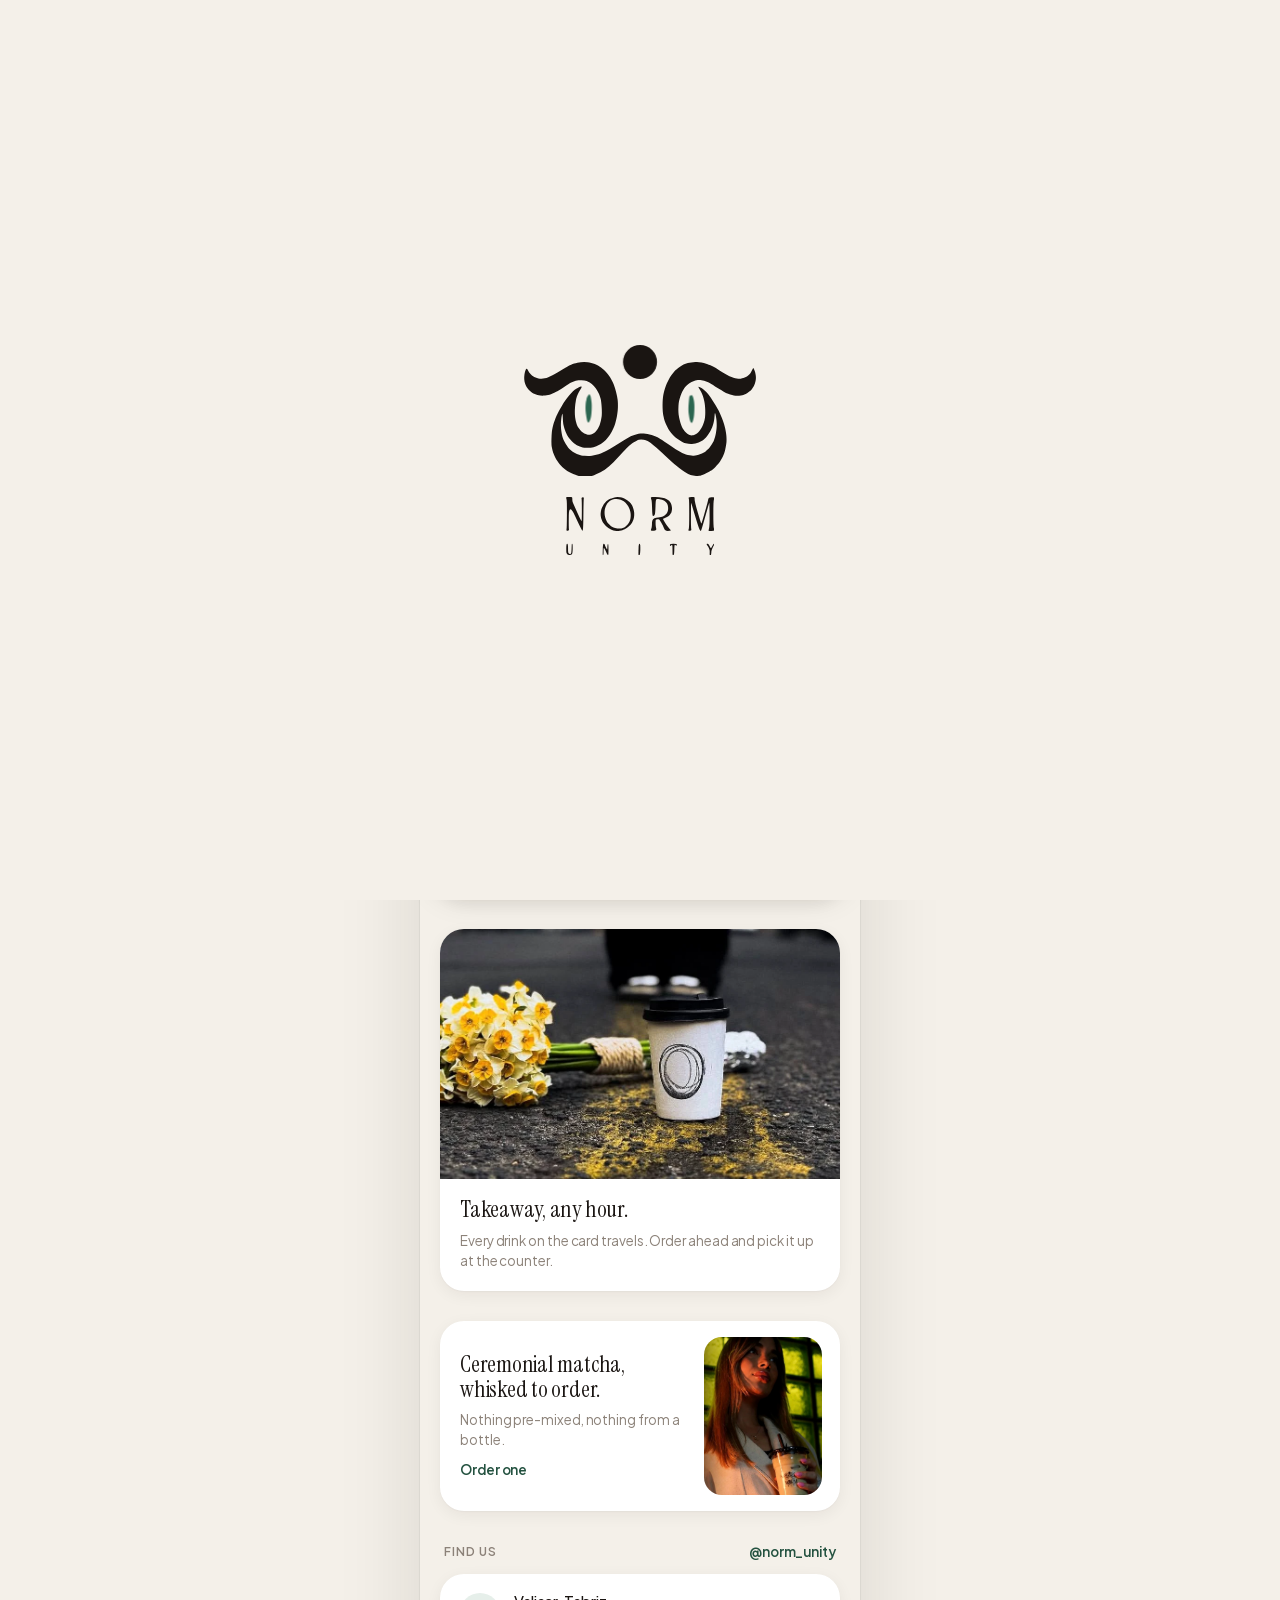
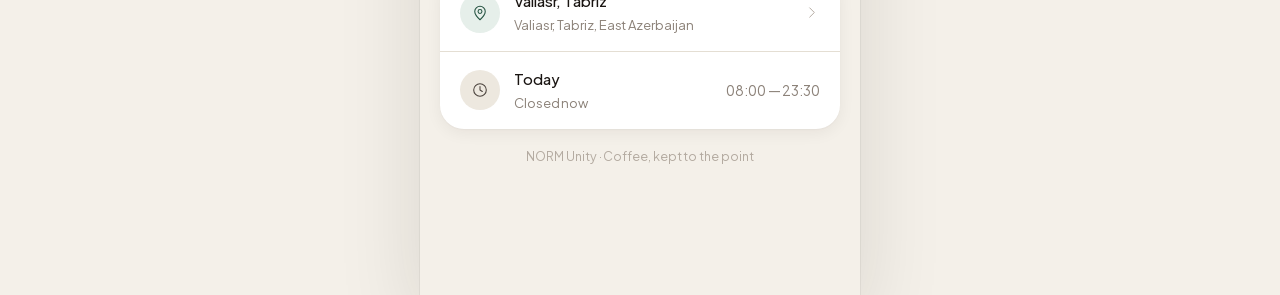
==== commit 7d53514b: "Third pass: cream paper, white cards, green where black would be Ilya rejected the dark system outri" ====
--- a/index.html
+++ b/index.html
@@ -5,33 +5,33 @@
 <title>NORM — Tabriz</title>
 <meta name="viewport" content="width=device-width,initial-scale=1,viewport-fit=cover,user-scalable=no">
 <meta name="description" content="NORM Unity — specialty coffee on Valiasr, Tabriz. See the card, order ahead, and check in when you arrive.">
-<meta name="theme-color" content="#08090A">
-<meta name="color-scheme" content="dark">
+<meta name="theme-color" content="#F4F0E9">
+<meta name="color-scheme" content="light">
 <link rel="manifest" href="manifest.webmanifest">
 <link rel="icon" href="assets/icons/icon-192.png" sizes="192x192">
 <link rel="apple-touch-icon" href="assets/icons/apple-touch-icon.png">
 <meta name="apple-mobile-web-app-capable" content="yes">
 <meta name="mobile-web-app-capable" content="yes">
 <meta name="apple-mobile-web-app-title" content="NORM">
-<meta name="apple-mobile-web-app-status-bar-style" content="black-translucent">
+<meta name="apple-mobile-web-app-status-bar-style" content="default">
 <meta property="og:title" content="NORM Unity — Tabriz, Valiasr">
 <meta property="og:description" content="Specialty coffee on Valiasr. The card, orders, and who is in the room.">
 <meta property="og:image" content="assets/brand/og.jpg">
 <meta property="og:type" content="website">
 
-<link rel="preload" href="assets/fonts/dm-sans.woff2" as="font" type="font/woff2" crossorigin>
+<link rel="preload" href="assets/fonts/jakarta.woff2" as="font" type="font/woff2" crossorigin>
 <link rel="preload" href="assets/fonts/instrument-serif.woff2" as="font" type="font/woff2" crossorigin>
 <link rel="stylesheet" href="css/app.css">
 
 <style>
   /* Boot only. Inline so the eyes open on the first frame, before app.css or a
      single font has landed. */
-  html,body{background:#08090A;margin:0}
+  html,body{background:#F4F0E9;margin:0}
   #boot{position:fixed;inset:0;z-index:999;display:grid;place-items:center;
-    background:#08090A;transition:opacity .5s ease}
+    background:#F4F0E9;transition:opacity .5s ease}
   #boot[hidden]{display:none}
-  .boot-stage{width:min(62vw,260px);display:grid;justify-items:center;gap:0}
-  .boot-stage svg{width:100%;height:auto;display:block;color:#F4F5F3}
+  .boot-stage{width:min(56vw,232px);display:grid;justify-items:center;gap:0}
+  .boot-stage svg{width:100%;height:auto;display:block;color:#1A1512}
 </style>
 </head>
 <body>
--- a/css/app.css
+++ b/css/app.css
@@ -1,47 +1,49 @@
 /* ==========================================================================
    NORM — Tabriz, Valiasr
-   A warm dark room. Cream type on espresso black, one green for the things
-   that are alive, and as few lines on the screen as the job allows.
+   Cream paper, white cards, and the green out of the logo doing the work that
+   black does elsewhere: the button you press, the tab you are on, the seat you
+   are holding. Photography keeps its own colour.
    ========================================================================== */
 
 /* ------------------------------------------------------------------ fonts */
-@font-face{font-family:"DM Sans";src:url(../assets/fonts/dm-sans.woff2)format("woff2");
-  font-weight:300 600;font-display:swap}
+@font-face{font-family:Jakarta;src:url(../assets/fonts/jakarta.woff2)format("woff2");
+  font-weight:300 700;font-display:swap}
 @font-face{font-family:Instrument;src:url(../assets/fonts/instrument-serif.woff2)format("woff2");
   font-weight:400;font-display:swap}
 
 /* ----------------------------------------------------------------- tokens */
 :root{
-  --void:#0C0A09;          /* the room — black, but roasted, not blue */
-  --ink:#151211;           /* a surface lifted off it */
-  --ink-2:#1E1A18;         /* pressed */
-  --paper:#F5F1EA;         /* type */
-  --paper-dim:#D6D0C7;
-  --mute:#A49B91;
-  --faint:#6F675F;
-  --line:rgba(245,241,234,.09);
-  --line-2:rgba(245,241,234,.17);
+  --paper:#F4F0E9;         /* the page — warm, like the cup sleeve */
+  --card:#FFFFFF;          /* everything that holds content */
+  --wash:#EDE8DF;          /* a quieter fill on paper */
+  --ink:#1A1512;           /* type */
+  --ink-2:#4A423C;
+  --mute:#8C8279;
+  --faint:#B4ABA1;
+  --line:#E4DED3;
 
   --green:#2C6650;         /* straight off the pupils in the logo */
-  --green-soft:#8FC3AB;    /* the same green, legible on black */
-  --green-wash:rgba(44,102,80,.22);
-
-  --sans:"DM Sans",-apple-system,BlinkMacSystemFont,"SF Pro Text",system-ui,sans-serif;
+  --green-deep:#22503F;
+  --green-tint:#E6EFEA;    /* soft fill, the way grey works elsewhere */
+  --green-ink:#245240;     /* green as readable type on paper */
+
+  --sans:Jakarta,-apple-system,BlinkMacSystemFont,"SF Pro Text",system-ui,sans-serif;
   --serif:Instrument,"Times New Roman",Georgia,serif;
 
-  --gutter:22px;
+  --gutter:20px;
   --shell:440px;
 
-  --r-sm:12px; --r-md:16px; --r-lg:24px; --r-pill:999px;
+  --r-sm:12px; --r-md:18px; --r-lg:24px; --r-xl:30px; --r-pill:999px;
 
   --safe-t:env(safe-area-inset-top,0px);
   --safe-b:env(safe-area-inset-bottom,0px);
   --bar-h:calc(var(--safe-t) + 56px);
   --tabs-h:64px;
-  --dock-gap:calc(var(--tabs-h) + var(--safe-b) + 28px);
-
-  --glass:rgba(21,18,17,.74);
-  --glass-blur:blur(22px) saturate(140%);
+  --dock-gap:calc(var(--tabs-h) + var(--safe-b) + 26px);
+
+  --shadow-1:0 1px 2px rgba(26,21,18,.04);
+  --shadow-2:0 4px 16px rgba(26,21,18,.06),0 1px 2px rgba(26,21,18,.04);
+  --shadow-3:0 14px 40px rgba(26,21,18,.14),0 2px 6px rgba(26,21,18,.06);
 
   --ease:cubic-bezier(.22,.61,.36,1);
   --spring:cubic-bezier(.34,1.4,.64,1);
@@ -49,10 +51,10 @@
 
 /* ------------------------------------------------------------------ reset */
 *,*::before,*::after{box-sizing:border-box}
-html{-webkit-text-size-adjust:100%;text-size-adjust:100%;background:var(--void)}
+html{-webkit-text-size-adjust:100%;text-size-adjust:100%;background:var(--paper)}
 body{
-  margin:0;background:var(--void);color:var(--paper);
-  font:400 15.5px/1.62 var(--sans);
+  margin:0;background:var(--paper);color:var(--ink);
+  font:400 15.5px/1.6 var(--sans);letter-spacing:-.005em;
   -webkit-font-smoothing:antialiased;-moz-osx-font-smoothing:grayscale;
   overscroll-behavior-y:none;
 }
@@ -64,7 +66,7 @@
 button,input,textarea,select{font:inherit;color:inherit;margin:0;background:none;border:0}
 button{padding:0;cursor:pointer;-webkit-tap-highlight-color:transparent}
 a{color:inherit;text-decoration:none;-webkit-tap-highlight-color:transparent}
-:focus-visible{outline:1px solid var(--green-soft);outline-offset:3px;border-radius:6px}
+:focus-visible{outline:2px solid var(--green);outline-offset:2px;border-radius:8px}
 ::selection{background:var(--green);color:#fff}
 input,textarea{-webkit-appearance:none;appearance:none;border-radius:0}
 @media (prefers-reduced-motion:reduce){
@@ -75,37 +77,43 @@
 /* ------------------------------------------------------------------ shell */
 #shell{
   position:relative;width:100%;max-width:var(--shell);margin:0 auto;min-height:100svh;
-  background:var(--void);overflow-x:clip;
+  background:var(--paper);overflow-x:clip;
 }
 @media (min-width:560px){
-  body{background:#070605}
-  #shell{box-shadow:0 0 0 1px rgba(245,241,234,.06),0 40px 120px rgba(0,0,0,.85)}
+  body{background:#E8E2D8}
+  #shell{box-shadow:0 0 0 1px rgba(26,21,18,.05),0 30px 80px rgba(26,21,18,.12)}
 }
 #view{padding-bottom:calc(var(--dock-gap) + 34px);outline:none}
-#shell[data-dock="1"] #view{padding-bottom:calc(var(--dock-gap) + 94px)}
-#shell:not([data-hero="1"]) #view{padding-top:calc(var(--bar-h) + 10px)}
+#shell[data-dock="1"] #view{padding-bottom:calc(var(--dock-gap) + 92px)}
+#view{padding-top:var(--bar-h)}
 
 .wrap{padding-inline:var(--gutter)}
-.section{padding-block:38px}
-.section+.section{padding-top:0}
+.section{padding-top:30px}
+.stack{display:grid;gap:12px}
 
 /* ------------------------------------------------------------- typography */
-.display{font-family:var(--serif);font-weight:400;line-height:1.08;letter-spacing:-.005em}
-.d-1{font-size:clamp(40px,11.5vw,50px)}
-.d-2{font-size:clamp(29px,8vw,35px)}
-.d-3{font-size:24px;line-height:1.2}
-.label{font-size:14px;color:var(--mute)}
-.lede{color:var(--paper-dim);font-size:15.5px;line-height:1.65}
-.small{font-size:13.5px;color:var(--mute);line-height:1.55}
-.tiny{font-size:12.5px;color:var(--faint);line-height:1.5}
-.money{font-variant-numeric:tabular-nums;letter-spacing:.01em}
-.green{color:var(--green-soft)}
-
-/* a section opens with a quiet line and, sometimes, a way onward */
-.head{display:flex;align-items:baseline;justify-content:space-between;gap:16px;
-  padding-bottom:16px}
-.head-link{font-size:13.5px;color:var(--green-soft);white-space:nowrap;transition:opacity .2s}
+.title{font-family:var(--serif);font-weight:400;font-size:clamp(38px,10.5vw,44px);
+  line-height:1.02;letter-spacing:-.01em;padding-top:8px}
+.title-sub{margin-top:10px;color:var(--mute);font-size:15px;line-height:1.5;max-width:31ch}
+.display{font-family:var(--serif);font-weight:400;line-height:1.1;letter-spacing:-.01em}
+.d-2{font-size:clamp(28px,7.5vw,32px)}
+.d-3{font-size:23px}
+.label{font-size:12px;font-weight:600;letter-spacing:.09em;text-transform:uppercase;
+  color:var(--mute)}
+.lede{color:var(--ink-2);font-size:15.5px;line-height:1.6}
+.small{font-size:13.5px;color:var(--mute);line-height:1.5}
+.tiny{font-size:12.5px;color:var(--faint);line-height:1.45}
+.money{font-variant-numeric:tabular-nums}
+.green{color:var(--green-ink)}
+
+.head{display:flex;align-items:center;justify-content:space-between;gap:16px;
+  padding:0 4px 12px}
+.head-link{font-size:13.5px;font-weight:600;color:var(--green-ink);white-space:nowrap}
 .head-link:active{opacity:.6}
+
+/* the one box everything lives in */
+.card{background:var(--card);border-radius:var(--r-lg);box-shadow:var(--shadow-2)}
+.card-pad{padding:18px 20px}
 
 /* --------------------------------------------------------------- top bar */
 .bar{
@@ -113,72 +121,69 @@
   width:100%;max-width:var(--shell);height:var(--bar-h);
   padding:var(--safe-t) 14px 0 var(--gutter);
   display:flex;align-items:center;justify-content:space-between;gap:12px;
-  transition:background .35s var(--ease);
+  background:transparent;transition:background .3s var(--ease),box-shadow .3s var(--ease);
 }
 #shell[data-scrolled="1"] .bar{
-  background:var(--glass);-webkit-backdrop-filter:var(--glass-blur);backdrop-filter:var(--glass-blur);
-}
-.bar-brand{display:flex;align-items:center;gap:10px;height:100%;
-  transition:opacity .3s var(--ease)}
-.bar-mark svg{width:27px;height:auto;color:var(--paper)}
-.bar-word svg{width:54px;height:auto;color:var(--paper);opacity:.9}
-#shell[data-hero="1"]:not([data-scrolled="1"]) .bar-brand{opacity:0;pointer-events:none}
-
-.bag-btn{position:relative;width:42px;height:42px;display:grid;place-items:center;
-  color:var(--paper);border-radius:var(--r-pill);transition:background .2s,transform .12s}
-.bag-btn:active{transform:scale(.92);background:rgba(245,241,234,.07)}
-.bag-btn svg{width:20px;height:20px}
+  background:rgba(244,240,233,.82);box-shadow:0 1px 0 var(--line);
+  -webkit-backdrop-filter:blur(18px) saturate(140%);backdrop-filter:blur(18px) saturate(140%);
+}
+.bar-brand{display:flex;align-items:center;gap:9px;height:100%}
+.bar-mark svg{width:26px;height:auto;color:var(--ink)}
+.bar-word svg{width:52px;height:auto;color:var(--ink)}
+
+.bag-btn{position:relative;width:44px;height:44px;display:grid;place-items:center;
+  border-radius:var(--r-pill);background:var(--card);box-shadow:var(--shadow-1);
+  color:var(--ink);transition:transform .12s}
+.bag-btn:active{transform:scale(.93)}
+.bag-btn svg{width:19px;height:19px}
 .bag-btn-n[hidden]{display:none}
-.bag-btn-n{position:absolute;top:3px;right:2px;min-width:17px;height:17px;padding:0 5px;
-  display:grid;place-items:center;border-radius:var(--r-pill);background:var(--green-soft);
-  color:#0C0A09;font-size:10.5px;font-weight:500;line-height:1;
-  border:2px solid var(--void)}
+.bag-btn-n{position:absolute;top:-3px;right:-3px;min-width:19px;height:19px;padding:0 5px;
+  display:grid;place-items:center;border-radius:var(--r-pill);background:var(--green);
+  color:#fff;font-size:11px;font-weight:600;line-height:1;border:2px solid var(--paper)}
 
 /* ------------------------------------------------------- tab bar (glass) */
 .tabs{
   position:fixed;z-index:70;left:50%;transform:translateX(-50%);
-  bottom:calc(var(--safe-b) + 14px);
-  width:min(calc(100% - 28px),calc(var(--shell) - 28px));height:var(--tabs-h);
+  bottom:calc(var(--safe-b) + 12px);
+  width:min(calc(100% - 24px),calc(var(--shell) - 24px));height:var(--tabs-h);
   display:grid;grid-template-columns:repeat(4,1fr);align-items:center;
-  background:var(--glass);border:1px solid var(--line);border-radius:var(--r-lg);
-  -webkit-backdrop-filter:var(--glass-blur);backdrop-filter:var(--glass-blur);
-  box-shadow:0 1px 0 rgba(245,241,234,.05) inset,0 16px 36px rgba(0,0,0,.5);
-}
-.tab{position:relative;z-index:1;display:grid;justify-items:center;gap:5px;height:100%;
-  align-content:center;color:var(--faint);transition:color .25s var(--ease)}
+  background:rgba(255,255,255,.78);border-radius:var(--r-xl);
+  -webkit-backdrop-filter:blur(24px) saturate(170%);backdrop-filter:blur(24px) saturate(170%);
+  box-shadow:0 1px 0 rgba(255,255,255,.7) inset,0 10px 30px rgba(26,21,18,.13);
+}
+.tab{position:relative;z-index:1;display:grid;justify-items:center;gap:4px;height:100%;
+  align-content:center;color:var(--mute);transition:color .3s var(--ease)}
 .tab svg{width:21px;height:21px}
-.tab-label{font-size:11px;letter-spacing:.01em}
-.tab[aria-current="page"]{color:var(--paper)}
-/* a soft slab that slides under whichever tab you are on */
-.tabs-ink{position:absolute;top:7px;bottom:7px;left:0;border-radius:var(--r-md);
-  background:rgba(245,241,234,.07);opacity:0;
-  transition:transform .4s var(--spring),width .4s var(--spring),opacity .3s}
+.tab-label{font-size:11px;font-weight:600;letter-spacing:.01em}
+.tab[aria-current="page"]{color:#fff}
+/* the green capsule slides under whichever tab you are on */
+.tabs-ink{position:absolute;top:6px;bottom:6px;left:0;border-radius:var(--r-lg);
+  background:var(--green);opacity:0;
+  transition:transform .42s var(--spring),width .42s var(--spring),opacity .3s}
 .tabs[data-ready="1"] .tabs-ink{opacity:1}
 
 /* bag dock */
 .dock{
   position:fixed;z-index:65;left:50%;transform:translateX(-50%);
-  bottom:calc(var(--safe-b) + var(--tabs-h) + 24px);
-  width:min(calc(100% - 28px),calc(var(--shell) - 28px));
+  bottom:calc(var(--safe-b) + var(--tabs-h) + 22px);
+  width:min(calc(100% - 24px),calc(var(--shell) - 24px));
   display:grid;grid-template-columns:auto 1fr auto;align-items:center;gap:12px;
-  padding:13px 18px;border-radius:var(--r-pill);
-  background:rgba(30,26,24,.9);border:1px solid var(--line-2);
-  -webkit-backdrop-filter:var(--glass-blur);backdrop-filter:var(--glass-blur);
-  box-shadow:0 14px 30px rgba(0,0,0,.45);
+  padding:14px 18px;border-radius:var(--r-lg);background:var(--green);color:#fff;
+  box-shadow:0 12px 28px rgba(34,80,63,.32);
   animation:dock-in .45s var(--spring) both;
 }
 .dock[hidden]{display:none}
 @keyframes dock-in{from{opacity:0;transform:translateX(-50%) translateY(14px)}}
-.dock-n{width:23px;height:23px;display:grid;place-items:center;border-radius:var(--r-pill);
-  background:var(--green);color:#fff;font-size:12px;font-weight:500}
-.dock-label{font-size:14.5px;color:var(--paper)}
-.dock-total{font-size:14.5px;color:var(--paper-dim)}
+.dock-n{width:24px;height:24px;display:grid;place-items:center;border-radius:var(--r-pill);
+  background:rgba(255,255,255,.22);font-size:12px;font-weight:600}
+.dock-label{font-size:14.5px;font-weight:500}
+.dock-total{font-size:14.5px;opacity:.85;font-variant-numeric:tabular-nums}
 .dock-go{display:none}
 
 /* ------------------------------------------------------------------ boot */
-#boot{background:var(--void)}
+#boot{background:var(--paper)}
 #boot.gone{opacity:0}
-.boot-stage svg{color:var(--paper)}
+.boot-stage svg{color:var(--ink)}
 .boot-mark{width:100%}
 .boot-word{width:64%;margin-top:9%;opacity:0}
 .boot-rule{display:none}
@@ -205,208 +210,229 @@
 .btn{
   display:flex;align-items:center;justify-content:center;gap:10px;width:100%;
   min-height:54px;padding:0 22px;border-radius:var(--r-pill);
-  font-size:15px;font-weight:500;white-space:nowrap;
-  transition:transform .12s var(--ease),background .2s,border-color .2s,opacity .2s;
-}
-.btn:active{transform:scale(.985)}
-.btn[disabled]{opacity:.35;pointer-events:none}
-.btn-solid{background:var(--paper);color:#0C0A09}
-.btn-green{background:var(--green);color:#fff}
-.btn-green:active{background:#357a60}
-.btn-ghost{border:1px solid var(--line-2);color:var(--paper)}
-.btn-ghost:active{background:rgba(245,241,234,.06)}
-.btn-quiet{color:var(--mute);min-height:46px;font-weight:400;font-size:14px}
-.btn-quiet:active{color:var(--paper)}
-.btn .n{font-weight:400;font-variant-numeric:tabular-nums;opacity:.75}
-
-.chip{display:inline-flex;align-items:center;gap:6px;padding:10px 16px;
-  border-radius:var(--r-pill);border:1px solid var(--line);font-size:14px;
-  color:var(--paper-dim);transition:.2s var(--ease)}
-.chip[aria-pressed="true"]{border-color:var(--green-soft);background:var(--green-wash);
-  color:var(--paper)}
+  font-size:15.5px;font-weight:600;white-space:nowrap;
+  transition:transform .12s var(--ease),background .2s,opacity .2s;
+}
+.btn:active{transform:scale(.98)}
+.btn[disabled]{opacity:.4;pointer-events:none}
+.btn-green{background:var(--green);color:#fff;box-shadow:0 6px 18px rgba(34,80,63,.24)}
+.btn-green:active{background:var(--green-deep)}
+.btn-ink{background:var(--ink);color:#fff}
+.btn-soft{background:var(--card);color:var(--ink);box-shadow:var(--shadow-1)}
+.btn-quiet{color:var(--mute);min-height:46px;font-weight:500;font-size:14px}
+.btn-quiet:active{color:var(--ink)}
+.btn .n{font-weight:500;opacity:.8;font-variant-numeric:tabular-nums}
+
+.chip{display:inline-flex;align-items:center;gap:6px;padding:11px 17px;
+  border-radius:var(--r-pill);background:var(--wash);color:var(--ink-2);
+  font-size:14px;font-weight:500;transition:.2s var(--ease)}
+.chip[aria-pressed="true"]{background:var(--green);color:#fff}
 .chip:active{transform:scale(.96)}
-.chip .add{font-size:12.5px;color:var(--faint);font-variant-numeric:tabular-nums}
-.chip[aria-pressed="true"] .add{color:var(--green-soft)}
-
-.dot{width:6px;height:6px;border-radius:50%;background:var(--green-soft);flex:0 0 auto}
+.chip .add{font-size:12.5px;opacity:.6;font-variant-numeric:tabular-nums}
+
+/* the round icon that starts every row, the way a café menu starts with a cup */
+.ico{width:40px;height:40px;flex:0 0 auto;display:grid;place-items:center;border-radius:var(--r-pill);
+  background:var(--green-tint);color:var(--green-ink)}
+.ico svg{width:18px;height:18px}
+.ico-plain{background:var(--wash);color:var(--ink-2)}
+
+.add-btn{width:34px;height:34px;flex:0 0 auto;display:grid;place-items:center;
+  border-radius:var(--r-pill);background:var(--green-tint);color:var(--green);
+  transition:transform .14s var(--spring),background .2s}
+.add-btn svg{width:16px;height:16px}
+.add-btn:active{transform:scale(.88);background:var(--green);color:#fff}
+
+.dot{width:7px;height:7px;border-radius:50%;background:var(--green);flex:0 0 auto}
 .dot.off{background:var(--faint)}
-
-.field{display:grid;gap:7px;padding:16px 0;border-bottom:1px solid var(--line)}
-.field label{font-size:13px;color:var(--faint)}
-.field input,.field textarea{width:100%;font:400 16px/1.5 var(--sans);color:var(--paper);
-  background:none;padding:0;resize:none}
+.pill-status{display:inline-flex;align-items:center;gap:9px;padding:9px 16px;
+  border-radius:var(--r-pill);background:var(--card);box-shadow:var(--shadow-1);
+  font-size:13.5px;font-weight:500;color:var(--ink-2)}
+
+.field{display:grid;gap:6px}
+.field label{font-size:12.5px;font-weight:600;color:var(--mute)}
+.field input,.field textarea{width:100%;font:400 16px/1.5 var(--sans);color:var(--ink);
+  background:var(--wash);border-radius:var(--r-sm);padding:14px 16px;resize:none}
 .field input::placeholder,.field textarea::placeholder{color:var(--faint)}
-.field:focus-within{border-bottom-color:var(--green-soft)}
+.field input:focus,.field textarea:focus{outline:2px solid var(--green);outline-offset:-2px}
 
 .stepper{display:inline-grid;grid-template-columns:36px 34px 36px;align-items:center;
-  border:1px solid var(--line);border-radius:var(--r-pill)}
-.stepper button{height:36px;display:grid;place-items:center;color:var(--paper-dim);
-  font-size:17px;border-radius:var(--r-pill)}
-.stepper button:active{background:rgba(245,241,234,.07);color:var(--paper)}
-.stepper span{text-align:center;font-size:14px;font-variant-numeric:tabular-nums}
+  background:var(--wash);border-radius:var(--r-pill)}
+.stepper button{height:36px;display:grid;place-items:center;color:var(--ink-2);font-size:17px;
+  border-radius:var(--r-pill)}
+.stepper button:active{background:rgba(26,21,18,.08)}
+.stepper span{text-align:center;font-size:14.5px;font-weight:600;font-variant-numeric:tabular-nums}
+
+.seg{display:grid;grid-auto-flow:column;gap:4px;padding:4px;background:var(--wash);
+  border-radius:var(--r-pill)}
+.seg button{padding:12px 10px;border-radius:var(--r-pill);font-size:14.5px;font-weight:500;
+  color:var(--ink-2);transition:.24s var(--ease)}
+.seg button[aria-pressed="true"]{background:var(--green);color:#fff;box-shadow:var(--shadow-1)}
 
 /* ------------------------------------------------------------------ home */
-.hero{position:relative;min-height:84svh;display:grid;align-content:center;justify-items:center;
-  gap:0;padding:calc(var(--bar-h) + 30px) var(--gutter) 40px;text-align:center}
-.hero-mark{width:min(42vw,158px);color:var(--paper)}
-.hero-word{width:min(48vw,180px);margin-top:20px;color:var(--paper)}
-.hero-place{margin-top:26px;font-size:14px;color:var(--mute)}
-.hero-status{margin-top:12px;display:inline-flex;align-items:center;gap:9px;font-size:14px;
-  color:var(--paper-dim)}
-
-/* the room, said in words rather than drawn as a dashboard */
-.room{display:grid;gap:6px}
-.room-n{font-family:var(--serif);font-size:44px;line-height:1;color:var(--paper)}
-.room-line{font-size:15.5px;color:var(--paper-dim)}
-.room-who{font-size:13.5px;color:var(--faint);margin-top:4px}
-
-/* photographs, in their own colour */
-.band{position:relative;margin-top:6px;overflow:hidden;background:var(--ink);
-  border-radius:var(--r-md)}
-.band picture{width:100%;height:100%}
-.band img{width:100%;height:100%;object-fit:cover}
-.band-wide{aspect-ratio:16/9}
-.band-cap{position:absolute;inset:auto 0 0 0;padding:20px 22px;font-size:14px;color:#fff;
-  background:linear-gradient(0deg,rgba(12,10,9,.75),transparent)}
-.band-full{margin-inline:calc(var(--gutter) * -1);border-radius:0}
-.split{display:grid;grid-template-columns:124px 1fr;gap:20px;align-items:center}
-.split img{width:100%;aspect-ratio:2/3;object-fit:cover;border-radius:var(--r-md)}
-.split-body{display:grid;gap:11px}
-.split-body .display{font-size:21px}
+.hero{display:grid;justify-items:center;text-align:center;padding:22px 0 6px}
+.hero-mark{width:min(34vw,124px);color:var(--ink)}
+.hero-word{width:min(44vw,158px);margin-top:16px;color:var(--ink)}
+.hero-place{margin-top:14px;font-size:13.5px;color:var(--mute)}
+.hero-status{margin-top:16px}
+
+.room-card{display:grid;grid-template-columns:auto 1fr auto;align-items:center;gap:14px;
+  padding:18px 20px}
+.room-n{width:46px;height:46px;display:grid;place-items:center;border-radius:var(--r-pill);
+  background:var(--green);color:#fff;font-family:var(--serif);font-size:22px;line-height:1}
+.room-copy{display:grid;gap:2px;min-width:0}
+.room-line{font-size:15px;font-weight:600}
+.room-who{font-size:13px;color:var(--mute);overflow:hidden;text-overflow:ellipsis;white-space:nowrap}
+.room-go{color:var(--faint)}
+.room-go svg{width:18px;height:18px}
+
+.feature{overflow:hidden}
+.feature img{width:100%;aspect-ratio:16/10;object-fit:cover}
+.feature-body{padding:18px 20px 20px;display:grid;gap:8px}
+
+.split{display:grid;grid-template-columns:1fr 118px;gap:18px;align-items:center;
+  padding:16px 18px 16px 20px}
+.split img{width:118px;aspect-ratio:3/4;object-fit:cover;border-radius:var(--r-md)}
+.split-body{display:grid;gap:8px;min-width:0}
 
 /* --------------------------------------------------------------- the card */
-.rows{margin-top:-4px}
-.row{position:relative;display:grid;grid-template-columns:1fr auto;gap:3px 18px;
-  padding:17px 0;border-bottom:1px solid var(--line);text-align:left;width:100%;
-  transition:opacity .2s var(--ease)}
+.rows{padding:4px 20px}
+.row{display:grid;grid-template-columns:1fr auto;align-items:center;gap:4px 16px;
+  padding:16px 0;border-bottom:1px solid var(--line);text-align:left;width:100%}
 .row:last-child{border-bottom:0}
-.row:active{opacity:.55}
-.row-name{font-family:var(--serif);font-size:21px;line-height:1.15;
-  display:flex;align-items:baseline;gap:9px}
-.row-desc{grid-column:1;font-size:13.5px;color:var(--mute);line-height:1.45;
-  overflow:hidden;text-overflow:ellipsis;display:-webkit-box;-webkit-line-clamp:1;-webkit-box-orient:vertical}
-.row-price{font-size:14.5px;color:var(--paper-dim);padding-top:4px;white-space:nowrap;
-  font-variant-numeric:tabular-nums}
-.row-tag{font-size:11.5px;padding:3px 9px;border-radius:var(--r-pill);
-  background:var(--green-wash);color:var(--green-soft);transform:translateY(-3px)}
-
-.cats{position:sticky;top:var(--bar-h);z-index:50;display:flex;gap:20px;overflow-x:auto;
-  padding:14px var(--gutter) 13px;margin-inline:calc(var(--gutter) * -1);
-  background:var(--glass);-webkit-backdrop-filter:var(--glass-blur);backdrop-filter:var(--glass-blur);
+.row-body{display:grid;gap:3px;min-width:0}
+.row-name{font-family:var(--serif);font-size:20px;line-height:1.2;
+  display:flex;align-items:baseline;gap:8px}
+.row-desc{font-size:13.5px;color:var(--mute);line-height:1.4;
+  overflow:hidden;text-overflow:ellipsis;display:-webkit-box;-webkit-line-clamp:2;-webkit-box-orient:vertical}
+.hero ~ .section .row-desc,#room ~ .section .row-desc{-webkit-line-clamp:1}
+.row-side{display:grid;justify-items:end;gap:8px}
+.row-price{font-size:14.5px;font-weight:600;white-space:nowrap;font-variant-numeric:tabular-nums}
+.row-tag{font-size:11px;font-weight:600;padding:3px 9px;border-radius:var(--r-pill);
+  background:var(--green-tint);color:var(--green-ink);transform:translateY(-2px)}
+
+.cats{position:sticky;top:var(--bar-h);z-index:50;display:flex;gap:8px;overflow-x:auto;
+  padding:10px var(--gutter) 14px;margin-inline:calc(var(--gutter) * -1);
+  background:linear-gradient(180deg,var(--paper) 70%,rgba(244,240,233,0));
   scrollbar-width:none}
 .cats::-webkit-scrollbar{display:none}
-.cat{flex:0 0 auto;color:var(--faint);font-size:14.5px;transition:color .25s}
-.cat[aria-current="true"]{color:var(--paper);font-weight:500}
-
-.search{display:flex;align-items:center;gap:11px;padding:13px 18px;margin-top:20px;
-  border-radius:var(--r-pill);background:var(--ink);color:var(--mute)}
-.search input{flex:1;font-size:15px;color:var(--paper)}
+.cat{flex:0 0 auto;padding:10px 16px;border-radius:var(--r-pill);background:var(--card);
+  box-shadow:var(--shadow-1);font-size:14px;font-weight:500;color:var(--ink-2);
+  transition:.22s var(--ease)}
+.cat[aria-current="true"]{background:var(--green);color:#fff;box-shadow:none}
+
+.search{display:flex;align-items:center;gap:11px;padding:14px 18px;
+  border-radius:var(--r-pill);background:var(--card);box-shadow:var(--shadow-1);color:var(--mute)}
+.search input{flex:1;font-size:15px;color:var(--ink)}
 .search svg{width:17px;height:17px;flex:0 0 auto}
 
 /* ----------------------------------------------------------------- sheets */
-.scrim{position:fixed;inset:0;z-index:80;background:rgba(6,5,4,.6);opacity:0;
-  -webkit-backdrop-filter:blur(3px);backdrop-filter:blur(3px);transition:opacity .35s var(--ease)}
+.scrim{position:fixed;inset:0;z-index:80;background:rgba(26,21,18,.4);opacity:0;
+  -webkit-backdrop-filter:blur(2px);backdrop-filter:blur(2px);transition:opacity .35s var(--ease)}
 .scrim.in{opacity:1}
 .sheet{position:fixed;z-index:90;left:50%;bottom:0;transform:translateX(-50%) translateY(101%);
   width:100%;max-width:var(--shell);max-height:92svh;overflow:hidden auto;overscroll-behavior:contain;
-  background:var(--ink);border-radius:28px 28px 0 0;
+  background:var(--paper);border-radius:var(--r-xl) var(--r-xl) 0 0;
   padding:12px var(--gutter) calc(24px + var(--safe-b));
-  box-shadow:0 -20px 60px rgba(0,0,0,.6);transition:transform .44s var(--ease)}
+  box-shadow:0 -16px 50px rgba(26,21,18,.24);transition:transform .44s var(--ease)}
 .sheet.in{transform:translateX(-50%) translateY(0)}
-.grab{width:38px;height:4px;border-radius:var(--r-pill);background:var(--line-2);margin:0 auto 20px}
-.sheet-head{display:grid;gap:10px;padding-bottom:22px}
-.sheet-actions{position:sticky;bottom:0;padding-top:18px;display:grid;gap:4px;
-  background:linear-gradient(0deg,var(--ink) 74%,transparent)}
-.opt-group{padding:6px 0 20px}
-.opt-list{display:flex;flex-wrap:wrap;gap:9px;margin-top:12px}
+.grab{width:40px;height:4px;border-radius:var(--r-pill);background:var(--line);margin:0 auto 18px}
+.sheet-head{display:grid;gap:8px;padding:0 4px 20px}
+.sheet-actions{position:sticky;bottom:0;padding-top:16px;display:grid;gap:2px;
+  background:linear-gradient(0deg,var(--paper) 76%,transparent)}
+.opt-group{padding:16px 20px;border-bottom:1px solid var(--line)}
+.opt-group:last-child{border-bottom:0}
+.opt-list{display:flex;flex-wrap:wrap;gap:8px;margin-top:12px}
 
 /* --------------------------------------------------------------- check-in */
-.dial-wrap{display:grid;justify-items:center;gap:26px}
-.dial{position:relative;width:min(64vw,244px);aspect-ratio:1;display:grid;place-items:center;
-  border-radius:50%;background:var(--ink);transition:transform .18s var(--ease),background .4s}
-.dial[data-on="1"]{background:rgba(44,102,80,.14)}
-.dial:active{transform:scale(.97)}
-.dial svg.ring{position:absolute;inset:0;width:100%;height:100%;transform:rotate(-90deg)}
-.ring-track{fill:none;stroke:var(--line);stroke-width:1.5}
-.ring-live{fill:none;stroke:var(--green-soft);stroke-width:2.5;stroke-linecap:round}
-.dial-mark{width:44%;color:var(--paper)}
-.dial-mark .pupil{transform-box:fill-box;transform-origin:center}
-.dial[data-on="0"] .dial-mark .pupil{fill:#4A423C;transition:fill .5s}
-.dial[data-on="1"] .dial-mark .pupil{fill:var(--green-soft);animation:dilate .6s var(--spring) both}
-.dial-ripple{position:absolute;inset:0;border-radius:50%;border:1px solid var(--green-soft);
+.ci-card{padding:26px 20px 24px;display:grid;justify-items:center;gap:16px;text-align:center;
+  transition:background .45s var(--ease)}
+.ci-card.on{background:var(--green)}
+.ci-mark{width:96px;color:var(--ink);transition:color .4s}
+.ci-card.on .ci-mark{color:#fff}
+.ci-card.on .ci-mark .pupil{fill:#9FD8BE;animation:dilate .6s var(--spring) both}
+.ci-title{font-family:var(--serif);font-size:30px;line-height:1.1}
+.ci-card.on .ci-title,.ci-card.on .ci-sub{color:#fff}
+.ci-sub{font-size:14px;color:var(--mute);max-width:26ch}
+.ci-card.on .ci-sub{opacity:.85}
+.ci-meter{width:100%;height:6px;border-radius:var(--r-pill);background:rgba(255,255,255,.28);
+  overflow:hidden}
+.ci-meter i{display:block;height:100%;border-radius:var(--r-pill);background:#fff;
+  transition:width .8s var(--ease)}
+.ci-actions{display:flex;gap:10px;justify-content:center;flex-wrap:wrap;width:100%}
+.ci-card.on .btn-soft{background:rgba(255,255,255,.16);color:#fff;box-shadow:none}
+.ci-card.on .btn-quiet{color:rgba(255,255,255,.8)}
+.ci-ripple{position:absolute;inset:0;border-radius:var(--r-lg);border:2px solid var(--green);
   opacity:0;pointer-events:none}
-.dial.fire .dial-ripple{animation:ripple .9s var(--ease)}
-@keyframes ripple{0%{transform:scale(.78);opacity:.7}100%{transform:scale(1.22);opacity:0}}
-.dial-caption{display:grid;justify-items:center;gap:10px;text-align:center;max-width:280px}
-.dial-caption .btn{width:auto;padding:0 22px}
-
-.people{margin-top:2px}
-.person{display:grid;grid-template-columns:36px 1fr auto;gap:14px;align-items:center;
-  padding:13px 0;border-bottom:1px solid var(--line)}
+.ci-shell{position:relative;overflow:hidden}
+.ci-shell.fire .ci-ripple{animation:ripple .8s var(--ease)}
+@keyframes ripple{0%{transform:scale(.94);opacity:.9}100%{transform:scale(1.02);opacity:0}}
+
+.person{display:grid;grid-template-columns:40px 1fr auto;gap:14px;align-items:center;
+  padding:13px 20px;border-bottom:1px solid var(--line)}
 .person:last-child{border-bottom:0}
-.avatar{width:36px;height:36px;display:grid;place-items:center;border-radius:50%;
-  background:var(--ink);font-size:13.5px;color:var(--paper-dim)}
+.avatar{width:40px;height:40px;display:grid;place-items:center;border-radius:var(--r-pill);
+  background:var(--wash);font-size:14px;font-weight:600;color:var(--ink-2)}
 .person.me .avatar{background:var(--green);color:#fff}
-.person-name{font-size:15px}
+.person-name{font-size:15px;font-weight:500}
 .person-since{font-size:13px;color:var(--faint);font-variant-numeric:tabular-nums}
 
 /* ------------------------------------------------------------ bag / order */
-.line{display:grid;grid-template-columns:1fr auto;gap:5px 16px;padding:18px 0;
+.line{display:grid;grid-template-columns:1fr auto;gap:6px 16px;padding:18px 20px;
   border-bottom:1px solid var(--line)}
-.line:last-of-type{border-bottom:0}
+.line:last-child{border-bottom:0}
 .line-name{font-family:var(--serif);font-size:20px;line-height:1.2}
-.line-opts{grid-column:1;font-size:13px;color:var(--faint)}
-.line-price{font-size:14.5px;color:var(--paper-dim);font-variant-numeric:tabular-nums}
+.line-opts{grid-column:1;font-size:13px;color:var(--mute)}
+.line-price{font-size:15px;font-weight:600;font-variant-numeric:tabular-nums}
 .line-foot{grid-column:1/-1;display:flex;align-items:center;justify-content:space-between;
   gap:14px;margin-top:10px}
-.totals{padding:20px 0;display:grid;gap:12px}
+.totals{padding:18px 20px;display:grid;gap:12px}
 .total-row{display:flex;align-items:baseline;justify-content:space-between;gap:14px;
   font-size:14.5px;color:var(--mute)}
-.total-row span:last-child{font-variant-numeric:tabular-nums;color:var(--paper-dim)}
-.total-row.grand{color:var(--paper);font-size:17px;padding-top:14px;
+.total-row span:last-child{color:var(--ink-2);font-variant-numeric:tabular-nums}
+.total-row.grand{color:var(--ink);font-size:16px;font-weight:600;padding-top:14px;
   border-top:1px solid var(--line)}
-.total-row.grand span:last-child{font-size:19px;color:var(--paper)}
-
-.code{display:grid;justify-items:center;gap:8px;padding:34px 24px 30px;
-  background:var(--ink);border-radius:var(--r-lg);text-align:center}
-.code-n{font-family:var(--serif);font-size:clamp(58px,18vw,74px);line-height:1;
-  letter-spacing:.06em;color:var(--paper)}
+.total-row.grand span:last-child{font-size:19px;color:var(--ink)}
+
+.code-card{padding:30px 22px 26px;display:grid;justify-items:center;gap:10px;text-align:center;
+  background:var(--green);color:#fff}
+.code-n{font-family:var(--serif);font-size:clamp(56px,17vw,68px);line-height:1;letter-spacing:.06em}
+.code-card .label{color:rgba(255,255,255,.75)}
+.code-card .small{color:rgba(255,255,255,.85)}
 
 /* -------------------------------------------------------------- lists/info */
-.list-item{display:grid;grid-template-columns:1fr auto;align-items:center;gap:16px;
-  padding:17px 0;border-bottom:1px solid var(--line);width:100%;text-align:left;
-  transition:opacity .2s}
+.list-item{display:grid;grid-template-columns:auto 1fr auto;align-items:center;gap:14px;
+  padding:15px 20px;border-bottom:1px solid var(--line);width:100%;text-align:left}
 .list-item:last-child{border-bottom:0}
-.list-item:active{opacity:.6}
-.list-label{font-size:15px}
-.list-value{font-size:14px;color:var(--mute);display:flex;align-items:center;gap:10px;
-  font-variant-numeric:tabular-nums}
+.list-item:active{background:var(--wash)}
+.list-body{display:grid;gap:2px;min-width:0}
+.list-label{font-size:15px;font-weight:500}
+.list-note{font-size:13px;color:var(--mute)}
+.list-value{font-size:14px;color:var(--mute);font-variant-numeric:tabular-nums;
+  display:flex;align-items:center;gap:8px}
 .list-value svg{width:17px;height:17px;color:var(--faint)}
-.hours-row{display:flex;justify-content:space-between;gap:16px;padding:10px 0;
+.hours-row{display:flex;justify-content:space-between;gap:16px;padding:8px 20px;
   font-size:14px;color:var(--mute);font-variant-numeric:tabular-nums}
-.hours-row.today{color:var(--paper)}
-
-.note{padding:18px 20px;border-radius:var(--r-md);background:var(--ink);display:grid;gap:8px}
-.empty{display:grid;justify-items:center;gap:18px;text-align:center;padding:60px 0 34px}
-.empty-mark{width:74px;color:#221D1A}
+.hours-row.today{color:var(--ink);font-weight:600}
+
+.empty{display:grid;justify-items:center;gap:16px;text-align:center;padding:54px 20px}
+.empty-mark{width:78px;color:var(--line)}
 
 /* ------------------------------------------------------------------ toast */
 #toast-root{position:fixed;z-index:120;left:50%;transform:translateX(-50%);
-  bottom:calc(var(--safe-b) + var(--tabs-h) + 26px);width:min(calc(100% - 36px),380px);
+  bottom:calc(var(--safe-b) + var(--tabs-h) + 24px);width:min(calc(100% - 32px),380px);
   display:grid;gap:8px;pointer-events:none;transition:bottom .3s var(--ease)}
 #shell[data-dock="1"] #toast-root{bottom:calc(var(--safe-b) + var(--tabs-h) + 96px)}
 .toast{display:flex;align-items:center;gap:11px;padding:14px 18px;border-radius:var(--r-pill);
-  background:rgba(30,26,24,.95);border:1px solid var(--line-2);
-  -webkit-backdrop-filter:var(--glass-blur);backdrop-filter:var(--glass-blur);
-  font-size:14px;color:var(--paper);box-shadow:0 12px 30px rgba(0,0,0,.5);
-  animation:toast-in .4s var(--spring) both}
+  background:var(--ink);color:#fff;font-size:14px;font-weight:500;
+  box-shadow:0 12px 30px rgba(26,21,18,.28);animation:toast-in .4s var(--spring) both}
+.toast .dot{background:#9FD8BE}
 .toast.out{animation:toast-out .3s var(--ease) forwards}
 @keyframes toast-in{from{opacity:0;transform:translateY(12px) scale(.97)}}
 @keyframes toast-out{to{opacity:0;transform:translateY(8px)}}
 
 /* --------------------------------------------------------------- entrance */
-.view-in>*{animation:view-in .5s var(--ease) both}
+.view-in>*{animation:view-in .45s var(--ease) both}
 .view-in>*:nth-child(2){animation-delay:.05s}
 .view-in>*:nth-child(3){animation-delay:.1s}
-.view-in>*:nth-child(n+4){animation-delay:.15s}
+.view-in>*:nth-child(n+4){animation-delay:.14s}
 @keyframes view-in{from{opacity:0;transform:translateY(10px)}}
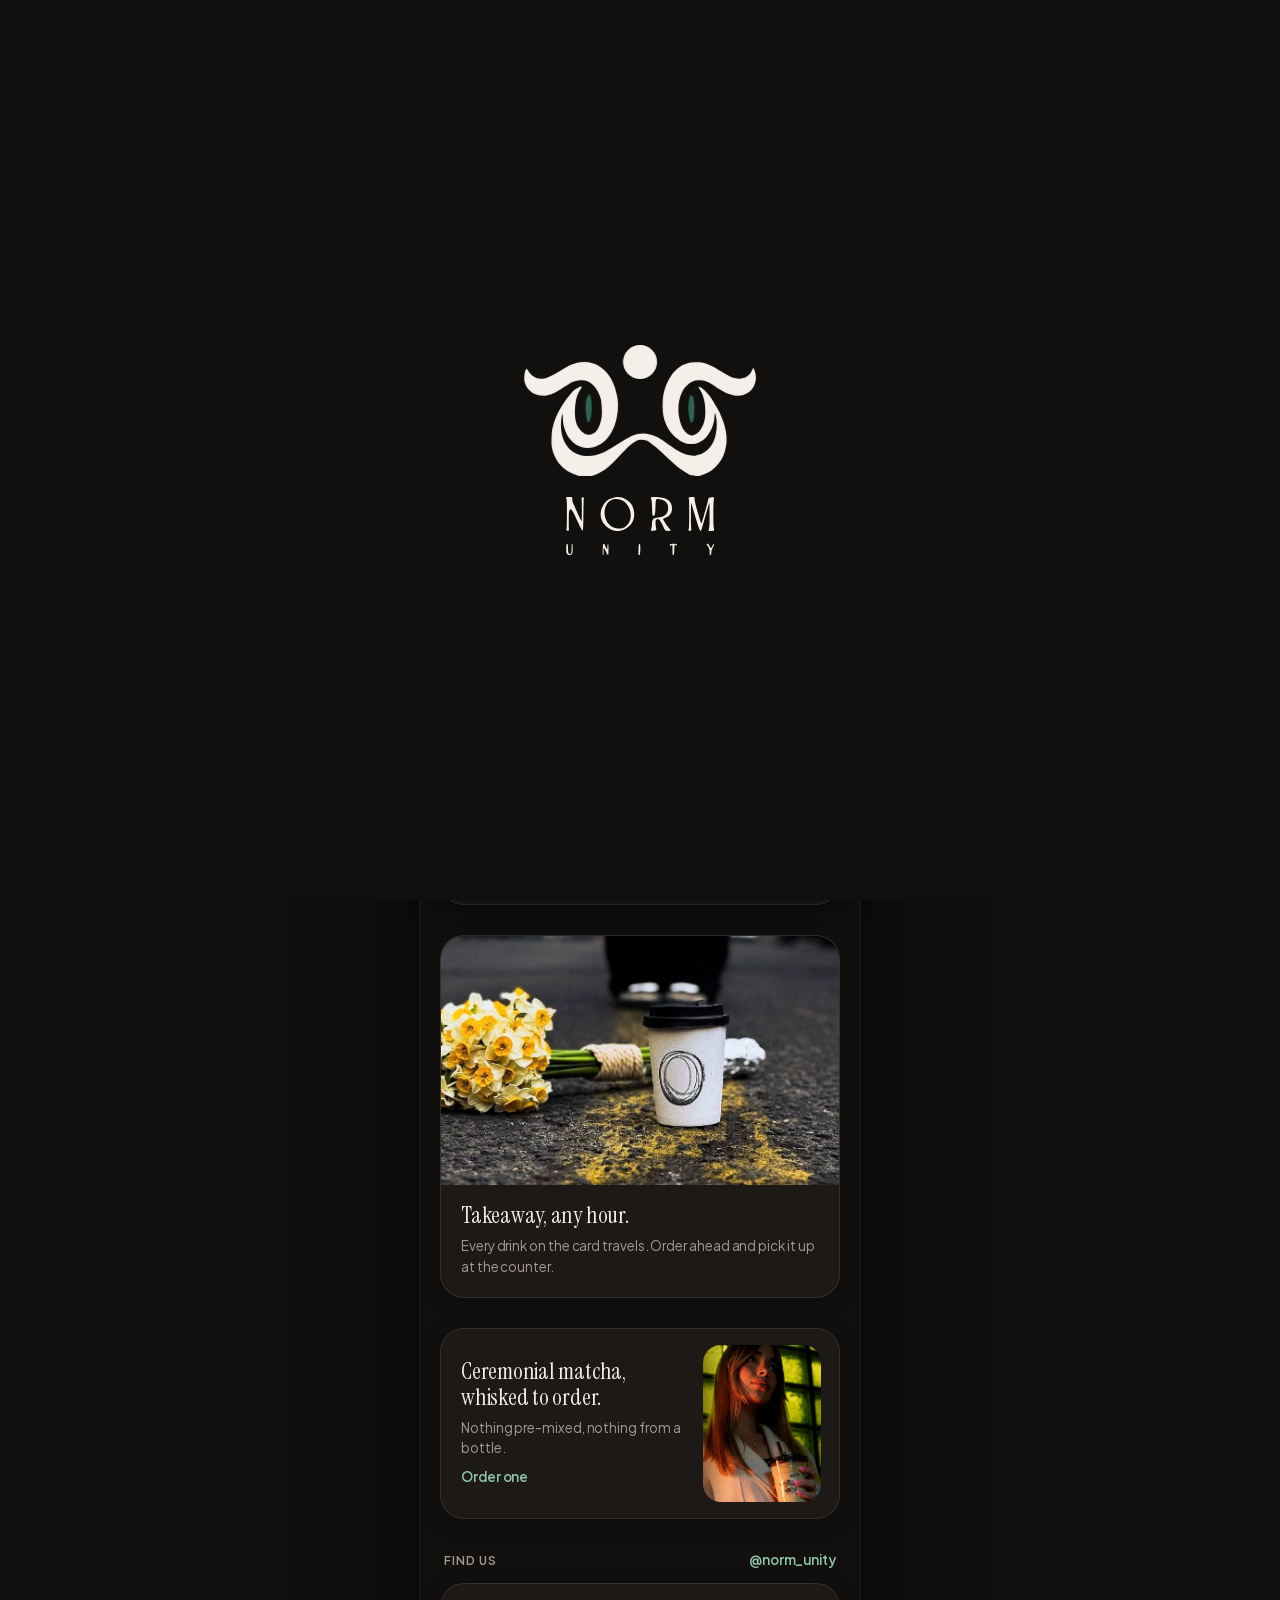
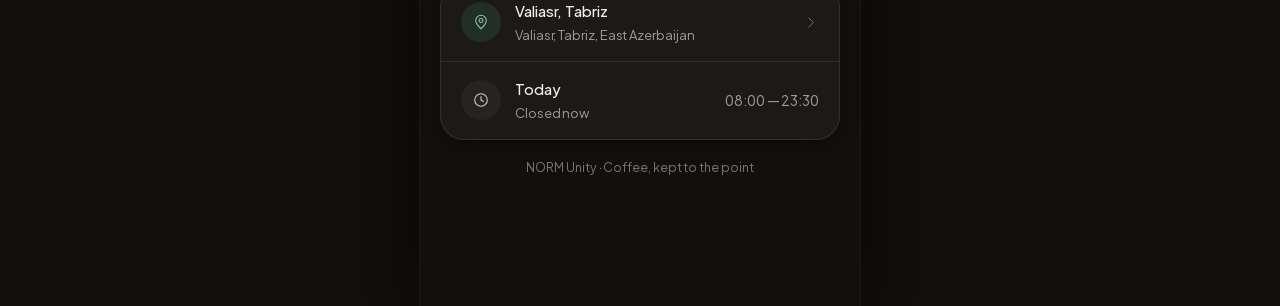
==== commit 0621ac27: "Dark mode, on the structure that was already right Ilya asked for the theme to be dark. The layout h" ====
--- a/index.html
+++ b/index.html
@@ -5,15 +5,15 @@
 <title>NORM — Tabriz</title>
 <meta name="viewport" content="width=device-width,initial-scale=1,viewport-fit=cover,user-scalable=no">
 <meta name="description" content="NORM Unity — specialty coffee on Valiasr, Tabriz. See the card, order ahead, and check in when you arrive.">
-<meta name="theme-color" content="#F4F0E9">
-<meta name="color-scheme" content="light">
+<meta name="theme-color" content="#12100E">
+<meta name="color-scheme" content="dark">
 <link rel="manifest" href="manifest.webmanifest">
 <link rel="icon" href="assets/icons/icon-192.png" sizes="192x192">
 <link rel="apple-touch-icon" href="assets/icons/apple-touch-icon.png">
 <meta name="apple-mobile-web-app-capable" content="yes">
 <meta name="mobile-web-app-capable" content="yes">
 <meta name="apple-mobile-web-app-title" content="NORM">
-<meta name="apple-mobile-web-app-status-bar-style" content="default">
+<meta name="apple-mobile-web-app-status-bar-style" content="black-translucent">
 <meta property="og:title" content="NORM Unity — Tabriz, Valiasr">
 <meta property="og:description" content="Specialty coffee on Valiasr. The card, orders, and who is in the room.">
 <meta property="og:image" content="assets/brand/og.jpg">
@@ -26,12 +26,12 @@
 <style>
   /* Boot only. Inline so the eyes open on the first frame, before app.css or a
      single font has landed. */
-  html,body{background:#F4F0E9;margin:0}
+  html,body{background:#12100E;margin:0}
   #boot{position:fixed;inset:0;z-index:999;display:grid;place-items:center;
-    background:#F4F0E9;transition:opacity .5s ease}
+    background:#12100E;transition:opacity .5s ease}
   #boot[hidden]{display:none}
   .boot-stage{width:min(56vw,232px);display:grid;justify-items:center;gap:0}
-  .boot-stage svg{width:100%;height:auto;display:block;color:#1A1512}
+  .boot-stage svg{width:100%;height:auto;display:block;color:#F4F0E9}
 </style>
 </head>
 <body>
--- a/css/app.css
+++ b/css/app.css
@@ -1,8 +1,9 @@
 /* ==========================================================================
    NORM — Tabriz, Valiasr
-   Cream paper, white cards, and the green out of the logo doing the work that
-   black does elsewhere: the button you press, the tab you are on, the seat you
-   are holding. Photography keeps its own colour.
+   A dark room. Warm black page, cards lifted just off it, and the green out of
+   the logo doing the work that black does in a light app: the button you press,
+   the tab you are on, the seat you are holding. Photography keeps its own
+   colour, and gains from the dark around it.
    ========================================================================== */
 
 /* ------------------------------------------------------------------ fonts */
@@ -13,19 +14,20 @@
 
 /* ----------------------------------------------------------------- tokens */
 :root{
-  --paper:#F4F0E9;         /* the page — warm, like the cup sleeve */
-  --card:#FFFFFF;          /* everything that holds content */
-  --wash:#EDE8DF;          /* a quieter fill on paper */
-  --ink:#1A1512;           /* type */
-  --ink-2:#4A423C;
-  --mute:#8C8279;
-  --faint:#B4ABA1;
-  --line:#E4DED3;
-
-  --green:#2C6650;         /* straight off the pupils in the logo */
-  --green-deep:#22503F;
-  --green-tint:#E6EFEA;    /* soft fill, the way grey works elsewhere */
-  --green-ink:#245240;     /* green as readable type on paper */
+  --paper:#12100E;         /* the page — black, but roasted, not blue */
+  --card:#1C1917;          /* everything that holds content */
+  --wash:#272321;          /* a quieter fill on a card */
+  --ink:#F4F0E9;           /* type */
+  --ink-2:#D5CEC4;
+  --mute:#A29A91;
+  --faint:#7A736B;
+  --line:rgba(244,240,233,.10);
+
+  --green:#2E6C54;         /* straight off the pupils in the logo, a shade up
+                              so a filled pill still reads against the dark */
+  --green-deep:#387F63;
+  --green-tint:rgba(46,108,84,.26);   /* soft fill, the way grey works in light */
+  --green-ink:#8FC3AB;                /* green as readable type on black */
 
   --sans:Jakarta,-apple-system,BlinkMacSystemFont,"SF Pro Text",system-ui,sans-serif;
   --serif:Instrument,"Times New Roman",Georgia,serif;
@@ -41,9 +43,9 @@
   --tabs-h:64px;
   --dock-gap:calc(var(--tabs-h) + var(--safe-b) + 26px);
 
-  --shadow-1:0 1px 2px rgba(26,21,18,.04);
-  --shadow-2:0 4px 16px rgba(26,21,18,.06),0 1px 2px rgba(26,21,18,.04);
-  --shadow-3:0 14px 40px rgba(26,21,18,.14),0 2px 6px rgba(26,21,18,.06);
+  --shadow-1:0 1px 2px rgba(0,0,0,.3);
+  --shadow-2:0 4px 18px rgba(0,0,0,.34);
+  --shadow-3:0 16px 44px rgba(0,0,0,.5);
 
   --ease:cubic-bezier(.22,.61,.36,1);
   --spring:cubic-bezier(.34,1.4,.64,1);
@@ -80,8 +82,8 @@
   background:var(--paper);overflow-x:clip;
 }
 @media (min-width:560px){
-  body{background:#E8E2D8}
-  #shell{box-shadow:0 0 0 1px rgba(26,21,18,.05),0 30px 80px rgba(26,21,18,.12)}
+  body{background:#0A0908}
+  #shell{box-shadow:0 0 0 1px rgba(244,240,233,.07),0 30px 90px rgba(0,0,0,.7)}
 }
 #view{padding-bottom:calc(var(--dock-gap) + 34px);outline:none}
 #shell[data-dock="1"] #view{padding-bottom:calc(var(--dock-gap) + 92px)}
@@ -112,7 +114,8 @@
 .head-link:active{opacity:.6}
 
 /* the one box everything lives in */
-.card{background:var(--card);border-radius:var(--r-lg);box-shadow:var(--shadow-2)}
+.card{background:var(--card);border-radius:var(--r-lg);border:1px solid var(--line);
+  box-shadow:var(--shadow-2)}
 .card-pad{padding:18px 20px}
 
 /* --------------------------------------------------------------- top bar */
@@ -124,7 +127,7 @@
   background:transparent;transition:background .3s var(--ease),box-shadow .3s var(--ease);
 }
 #shell[data-scrolled="1"] .bar{
-  background:rgba(244,240,233,.82);box-shadow:0 1px 0 var(--line);
+  background:rgba(18,16,14,.82);box-shadow:0 1px 0 var(--line);
   -webkit-backdrop-filter:blur(18px) saturate(140%);backdrop-filter:blur(18px) saturate(140%);
 }
 .bar-brand{display:flex;align-items:center;gap:9px;height:100%}
@@ -132,7 +135,7 @@
 .bar-word svg{width:52px;height:auto;color:var(--ink)}
 
 .bag-btn{position:relative;width:44px;height:44px;display:grid;place-items:center;
-  border-radius:var(--r-pill);background:var(--card);box-shadow:var(--shadow-1);
+  border-radius:var(--r-pill);background:var(--card);border:1px solid var(--line);
   color:var(--ink);transition:transform .12s}
 .bag-btn:active{transform:scale(.93)}
 .bag-btn svg{width:19px;height:19px}
@@ -147,9 +150,9 @@
   bottom:calc(var(--safe-b) + 12px);
   width:min(calc(100% - 24px),calc(var(--shell) - 24px));height:var(--tabs-h);
   display:grid;grid-template-columns:repeat(4,1fr);align-items:center;
-  background:rgba(255,255,255,.78);border-radius:var(--r-xl);
+  background:rgba(28,25,23,.78);border:1px solid var(--line);border-radius:var(--r-xl);
   -webkit-backdrop-filter:blur(24px) saturate(170%);backdrop-filter:blur(24px) saturate(170%);
-  box-shadow:0 1px 0 rgba(255,255,255,.7) inset,0 10px 30px rgba(26,21,18,.13);
+  box-shadow:0 1px 0 rgba(244,240,233,.06) inset,0 12px 34px rgba(0,0,0,.5);
 }
 .tab{position:relative;z-index:1;display:grid;justify-items:center;gap:4px;height:100%;
   align-content:center;color:var(--mute);transition:color .3s var(--ease)}
@@ -169,7 +172,7 @@
   width:min(calc(100% - 24px),calc(var(--shell) - 24px));
   display:grid;grid-template-columns:auto 1fr auto;align-items:center;gap:12px;
   padding:14px 18px;border-radius:var(--r-lg);background:var(--green);color:#fff;
-  box-shadow:0 12px 28px rgba(34,80,63,.32);
+  box-shadow:0 12px 28px rgba(0,0,0,.45);
   animation:dock-in .45s var(--spring) both;
 }
 .dock[hidden]{display:none}
@@ -215,10 +218,10 @@
 }
 .btn:active{transform:scale(.98)}
 .btn[disabled]{opacity:.4;pointer-events:none}
-.btn-green{background:var(--green);color:#fff;box-shadow:0 6px 18px rgba(34,80,63,.24)}
+.btn-green{background:var(--green);color:#fff;box-shadow:0 6px 18px rgba(0,0,0,.3)}
 .btn-green:active{background:var(--green-deep)}
 .btn-ink{background:var(--ink);color:#fff}
-.btn-soft{background:var(--card);color:var(--ink);box-shadow:var(--shadow-1)}
+.btn-soft{background:var(--wash);color:var(--ink)}
 .btn-quiet{color:var(--mute);min-height:46px;font-weight:500;font-size:14px}
 .btn-quiet:active{color:var(--ink)}
 .btn .n{font-weight:500;opacity:.8;font-variant-numeric:tabular-nums}
@@ -237,15 +240,15 @@
 .ico-plain{background:var(--wash);color:var(--ink-2)}
 
 .add-btn{width:34px;height:34px;flex:0 0 auto;display:grid;place-items:center;
-  border-radius:var(--r-pill);background:var(--green-tint);color:var(--green);
-  transition:transform .14s var(--spring),background .2s}
+  border-radius:var(--r-pill);background:var(--green-tint);color:var(--green-ink);
+  transition:transform .14s var(--spring),background .2s,color .2s}
 .add-btn svg{width:16px;height:16px}
 .add-btn:active{transform:scale(.88);background:var(--green);color:#fff}
 
 .dot{width:7px;height:7px;border-radius:50%;background:var(--green);flex:0 0 auto}
 .dot.off{background:var(--faint)}
 .pill-status{display:inline-flex;align-items:center;gap:9px;padding:9px 16px;
-  border-radius:var(--r-pill);background:var(--card);box-shadow:var(--shadow-1);
+  border-radius:var(--r-pill);background:var(--card);border:1px solid var(--line);
   font-size:13.5px;font-weight:500;color:var(--ink-2)}
 
 .field{display:grid;gap:6px}
@@ -259,14 +262,14 @@
   background:var(--wash);border-radius:var(--r-pill)}
 .stepper button{height:36px;display:grid;place-items:center;color:var(--ink-2);font-size:17px;
   border-radius:var(--r-pill)}
-.stepper button:active{background:rgba(26,21,18,.08)}
+.stepper button:active{background:rgba(244,240,233,.1)}
 .stepper span{text-align:center;font-size:14.5px;font-weight:600;font-variant-numeric:tabular-nums}
 
 .seg{display:grid;grid-auto-flow:column;gap:4px;padding:4px;background:var(--wash);
   border-radius:var(--r-pill)}
 .seg button{padding:12px 10px;border-radius:var(--r-pill);font-size:14.5px;font-weight:500;
   color:var(--ink-2);transition:.24s var(--ease)}
-.seg button[aria-pressed="true"]{background:var(--green);color:#fff;box-shadow:var(--shadow-1)}
+.seg button[aria-pressed="true"]{background:var(--green);color:#fff}
 
 /* ------------------------------------------------------------------ home */
 .hero{display:grid;justify-items:center;text-align:center;padding:22px 0 6px}
@@ -316,24 +319,25 @@
   scrollbar-width:none}
 .cats::-webkit-scrollbar{display:none}
 .cat{flex:0 0 auto;padding:10px 16px;border-radius:var(--r-pill);background:var(--card);
-  box-shadow:var(--shadow-1);font-size:14px;font-weight:500;color:var(--ink-2);
+  border:1px solid var(--line);font-size:14px;font-weight:500;color:var(--ink-2);
   transition:.22s var(--ease)}
-.cat[aria-current="true"]{background:var(--green);color:#fff;box-shadow:none}
+.cat[aria-current="true"]{background:var(--green);border-color:transparent;color:#fff}
 
 .search{display:flex;align-items:center;gap:11px;padding:14px 18px;
-  border-radius:var(--r-pill);background:var(--card);box-shadow:var(--shadow-1);color:var(--mute)}
+  border-radius:var(--r-pill);background:var(--card);border:1px solid var(--line);
+  color:var(--mute)}
 .search input{flex:1;font-size:15px;color:var(--ink)}
 .search svg{width:17px;height:17px;flex:0 0 auto}
 
 /* ----------------------------------------------------------------- sheets */
-.scrim{position:fixed;inset:0;z-index:80;background:rgba(26,21,18,.4);opacity:0;
+.scrim{position:fixed;inset:0;z-index:80;background:rgba(4,4,3,.62);opacity:0;
   -webkit-backdrop-filter:blur(2px);backdrop-filter:blur(2px);transition:opacity .35s var(--ease)}
 .scrim.in{opacity:1}
 .sheet{position:fixed;z-index:90;left:50%;bottom:0;transform:translateX(-50%) translateY(101%);
   width:100%;max-width:var(--shell);max-height:92svh;overflow:hidden auto;overscroll-behavior:contain;
   background:var(--paper);border-radius:var(--r-xl) var(--r-xl) 0 0;
   padding:12px var(--gutter) calc(24px + var(--safe-b));
-  box-shadow:0 -16px 50px rgba(26,21,18,.24);transition:transform .44s var(--ease)}
+  box-shadow:0 -16px 50px rgba(0,0,0,.6);transition:transform .44s var(--ease)}
 .sheet.in{transform:translateX(-50%) translateY(0)}
 .grab{width:40px;height:4px;border-radius:var(--r-pill);background:var(--line);margin:0 auto 18px}
 .sheet-head{display:grid;gap:8px;padding:0 4px 20px}
@@ -403,7 +407,7 @@
 .list-item{display:grid;grid-template-columns:auto 1fr auto;align-items:center;gap:14px;
   padding:15px 20px;border-bottom:1px solid var(--line);width:100%;text-align:left}
 .list-item:last-child{border-bottom:0}
-.list-item:active{background:var(--wash)}
+.list-item:active{background:rgba(244,240,233,.05)}
 .list-body{display:grid;gap:2px;min-width:0}
 .list-label{font-size:15px;font-weight:500}
 .list-note{font-size:13px;color:var(--mute)}
@@ -415,7 +419,7 @@
 .hours-row.today{color:var(--ink);font-weight:600}
 
 .empty{display:grid;justify-items:center;gap:16px;text-align:center;padding:54px 20px}
-.empty-mark{width:78px;color:var(--line)}
+.empty-mark{width:78px;color:#2A2523}
 
 /* ------------------------------------------------------------------ toast */
 #toast-root{position:fixed;z-index:120;left:50%;transform:translateX(-50%);
@@ -423,8 +427,9 @@
   display:grid;gap:8px;pointer-events:none;transition:bottom .3s var(--ease)}
 #shell[data-dock="1"] #toast-root{bottom:calc(var(--safe-b) + var(--tabs-h) + 96px)}
 .toast{display:flex;align-items:center;gap:11px;padding:14px 18px;border-radius:var(--r-pill);
-  background:var(--ink);color:#fff;font-size:14px;font-weight:500;
-  box-shadow:0 12px 30px rgba(26,21,18,.28);animation:toast-in .4s var(--spring) both}
+  background:var(--wash);border:1px solid var(--line);color:var(--ink);
+  font-size:14px;font-weight:500;
+  box-shadow:0 12px 30px rgba(0,0,0,.5);animation:toast-in .4s var(--spring) both}
 .toast .dot{background:#9FD8BE}
 .toast.out{animation:toast-out .3s var(--ease) forwards}
 @keyframes toast-in{from{opacity:0;transform:translateY(12px) scale(.97)}}
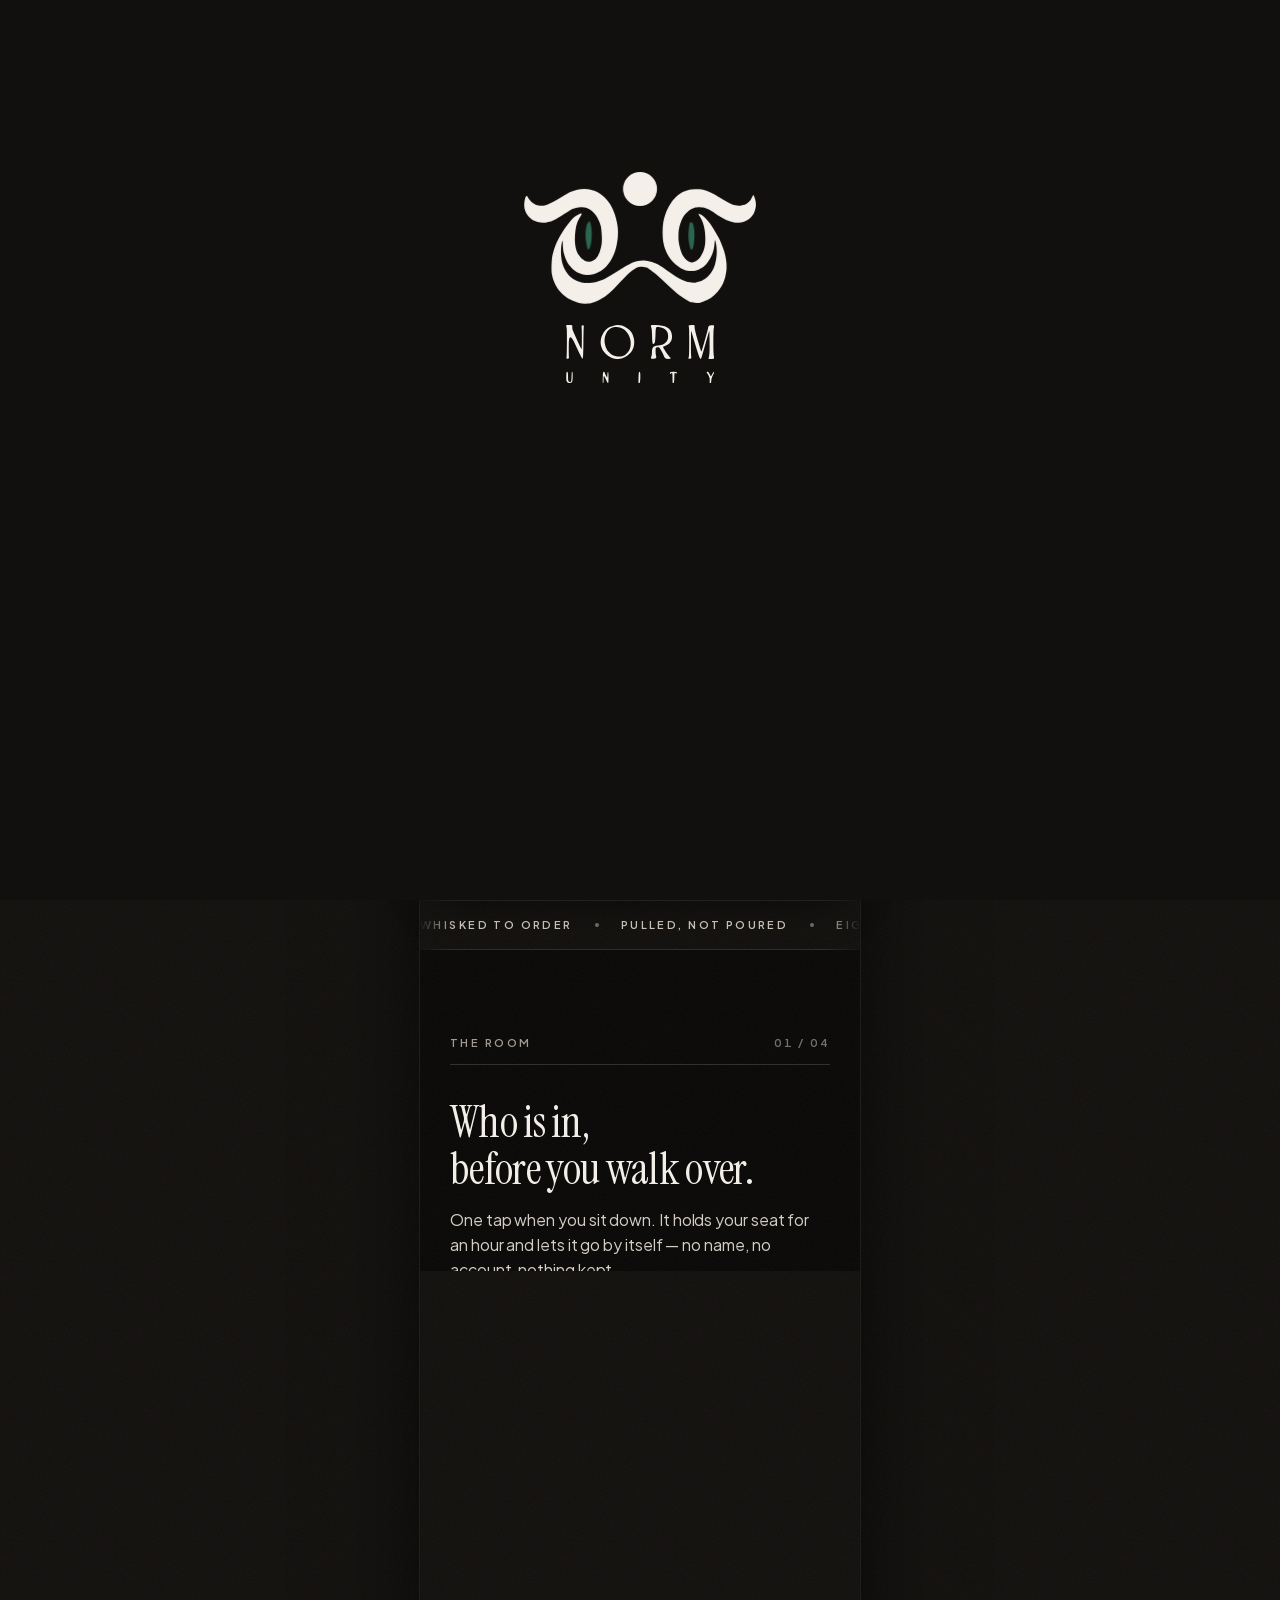
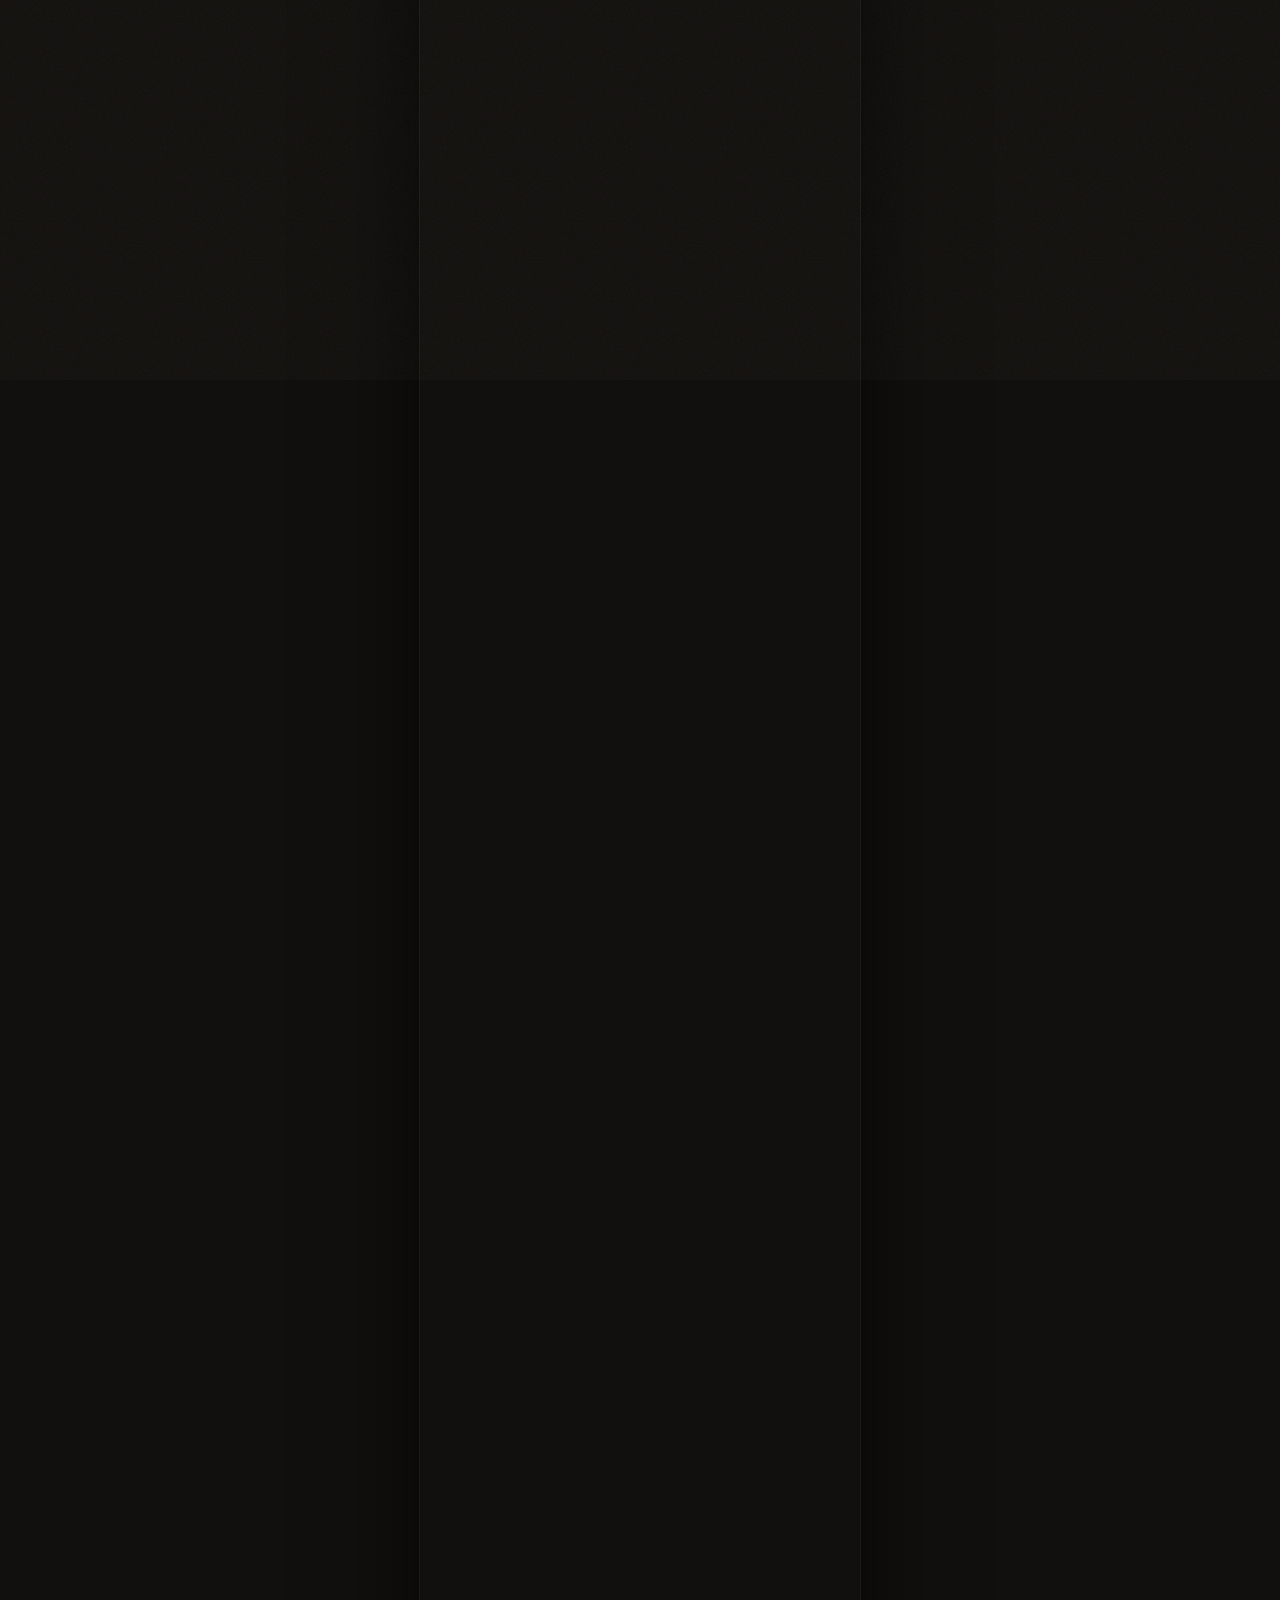
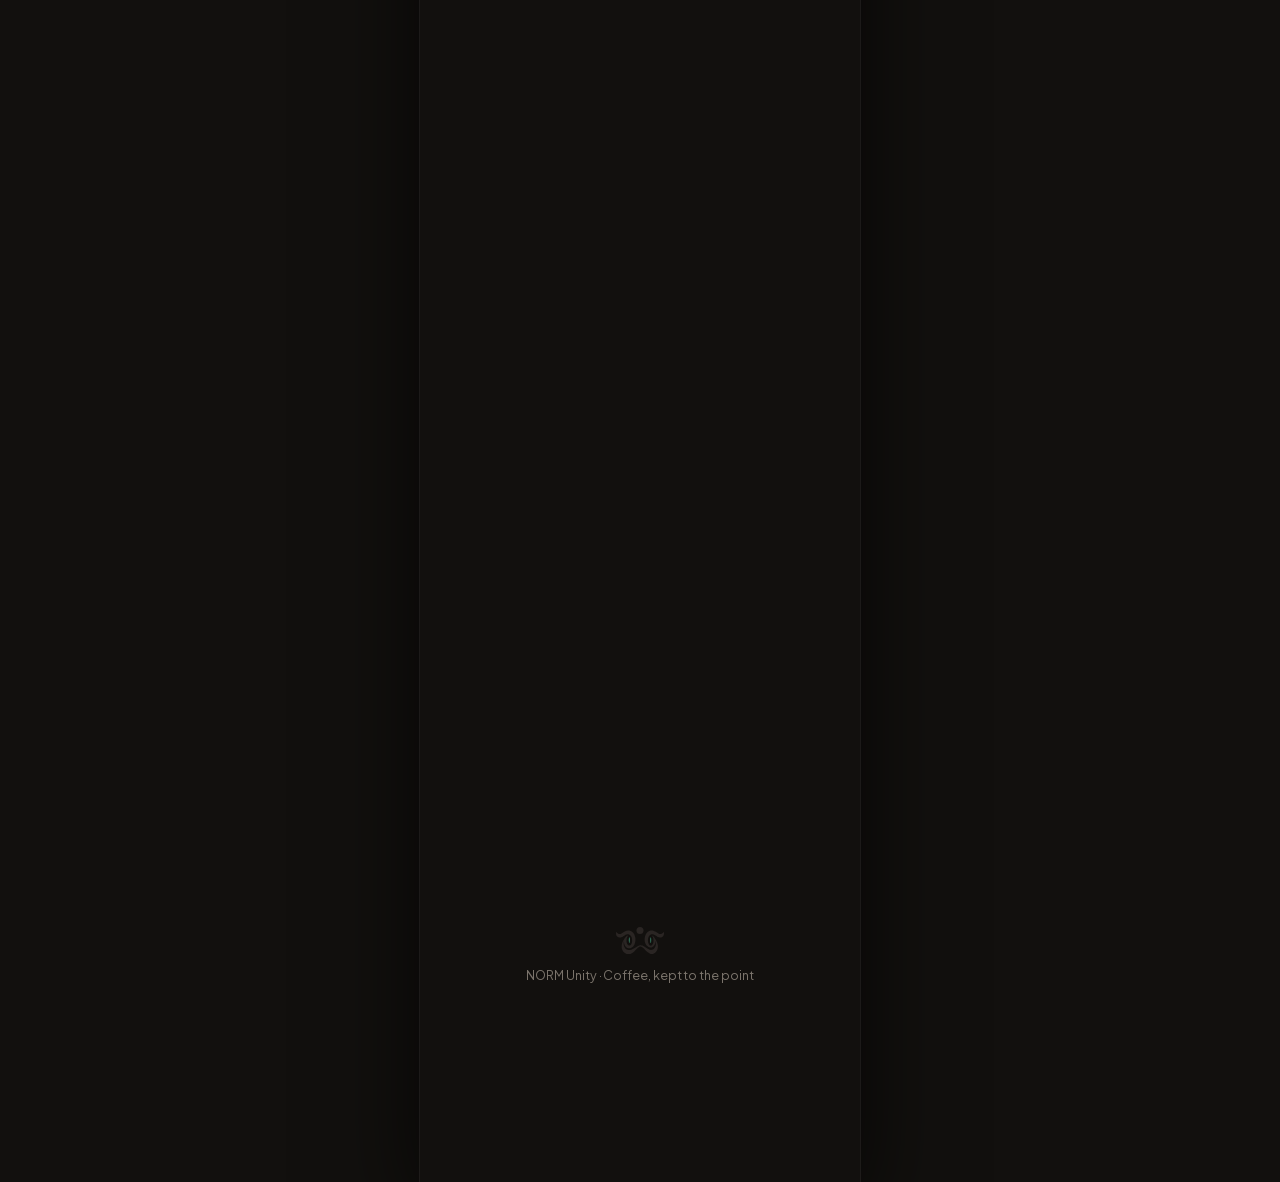
==== commit 692f52ae: "Rebuild on bands, and take a step out of every interaction The layout comes from Code Concept: the p" ====
--- a/index.html
+++ b/index.html
@@ -19,6 +19,7 @@
 <meta property="og:image" content="assets/brand/og.jpg">
 <meta property="og:type" content="website">
 
+<link rel="preload" href="assets/photos/hero.webp" as="image" fetchpriority="high">
 <link rel="preload" href="assets/fonts/jakarta.woff2" as="font" type="font/woff2" crossorigin>
 <link rel="preload" href="assets/fonts/instrument-serif.woff2" as="font" type="font/woff2" crossorigin>
 <link rel="stylesheet" href="css/app.css">
@@ -46,36 +47,31 @@
 </div>
 
 <div id="shell">
+  <div class="grain" aria-hidden="true"></div>
+
   <header id="bar" class="bar">
     <a class="bar-brand" href="#/" aria-label="NORM home">
       <span class="bar-mark" id="bar-mark" aria-hidden="true"></span>
       <span class="bar-word" id="bar-word" aria-hidden="true"></span>
     </a>
-    <button class="bag-btn" id="bag-btn" type="button" aria-label="Bag">
-      <span class="bag-btn-ico" id="bag-btn-ico" aria-hidden="true"></span>
-      <span class="bag-btn-n" id="bag-count" hidden></span>
-    </button>
+    <!-- The one action worth having on every screen. It turns green and starts
+         counting the moment the seat is yours. -->
+    <a class="bar-chip" id="ci-chip" href="#/checkin" data-in="0">
+      <span class="dot" aria-hidden="true"></span>
+      <span id="ci-chip-label">Check in</span>
+    </a>
   </header>
 
   <main id="view" tabindex="-1"></main>
 
-  <!-- Bag summary — rides above the tab bar only when there is something in it -->
-  <a class="dock" id="dock" href="#/bag" hidden>
-    <span class="dock-n" id="dock-n">0</span>
-    <span class="dock-label">In your bag</span>
-    <span class="dock-total" id="dock-total">0</span>
-    <span class="dock-go" aria-hidden="true">→</span>
-  </a>
-
   <nav id="tabs" class="tabs" aria-label="Main">
     <a class="tab" href="#/" data-tab="home"><span class="tab-ico"></span><span class="tab-label">Home</span></a>
     <a class="tab" href="#/menu" data-tab="menu"><span class="tab-ico"></span><span class="tab-label">Menu</span></a>
-    <a class="tab" href="#/checkin" data-tab="checkin"><span class="tab-ico"></span><span class="tab-label">Check-in</span></a>
-    <a class="tab" href="#/account" data-tab="account"><span class="tab-ico"></span><span class="tab-label">Account</span></a>
+    <a class="tab" href="#/bag" data-tab="bag"><span class="tab-ico"></span><span class="tab-label">Bag</span><i class="tab-n" id="bag-count">0</i></a>
+    <a class="tab" href="#/account" data-tab="account"><span class="tab-ico"></span><span class="tab-label">You</span></a>
     <span class="tabs-ink" id="tabs-ink" aria-hidden="true"></span>
   </nav>
 
-  <div id="sheet-root"></div>
   <div id="toast-root" aria-live="polite"></div>
 </div>
 
--- a/css/app.css
+++ b/css/app.css
@@ -1,9 +1,12 @@
 /* ==========================================================================
    NORM — Tabriz, Valiasr
-   A dark room. Warm black page, cards lifted just off it, and the green out of
-   the logo doing the work that black does in a light app: the button you press,
-   the tab you are on, the seat you are holding. Photography keeps its own
-   colour, and gains from the dark around it.
+   A dark room, laid out the way Code Concept is: the page falls through
+   full-bleed bands of tone, each one opened by a numbered head, and the type
+   does the work that decoration would do elsewhere.
+
+   What is NORM's and stays NORM's: the warm black, cream as the action colour,
+   the green kept to the two things that are alive, the serif on names and
+   titles, and photographs in their own colour.
    ========================================================================== */
 
 /* ------------------------------------------------------------------ fonts */
@@ -15,45 +18,55 @@
 /* ----------------------------------------------------------------- tokens */
 :root{
   --paper:#12100E;         /* the page — black, but roasted, not blue */
-  --card:#1C1917;          /* everything that holds content */
+  --deep:#090807;          /* the band under it, one step further down */
+  --card:#1C1917;          /* the few things that still need a box */
   --wash:#272321;          /* a quieter fill on a card */
   --ink:#F4F0E9;           /* type */
   --ink-2:#D5CEC4;
   --mute:#A29A91;
   --faint:#7A736B;
-  --line:rgba(244,240,233,.10);
-
-  --green:#2E6C54;         /* straight off the pupils in the logo, a shade up
-                              so a filled pill still reads against the dark */
-  --green-deep:#387F63;
-  --green-tint:rgba(46,108,84,.26);   /* soft fill, the way grey works in light */
-  --green-ink:#8FC3AB;                /* green as readable type on black */
+  --line:rgba(244,240,233,.12);
+  --hair:rgba(244,240,233,.16);
+
+  /* Cream is the action colour: the button you press, the tab you are on, the
+     chip you chose. It is what black is in a light app. */
+  --act:#F4F0E9;
+  --on-act:#12100E;
+
+  /* The green is an accent, not a system. The open dot, the room count, the
+     hour you are holding, the pupils of the mark while it holds your seat.
+     That is the whole list. */
+  --green:#2E6C54;
+  --green-ink:#8FC3AB;
 
   --sans:Jakarta,-apple-system,BlinkMacSystemFont,"SF Pro Text",system-ui,sans-serif;
   --serif:Instrument,"Times New Roman",Georgia,serif;
 
-  --gutter:20px;
+  --gut:clamp(20px,5.6vw,30px);
   --shell:440px;
 
   --r-sm:12px; --r-md:18px; --r-lg:24px; --r-xl:30px; --r-pill:999px;
 
   --safe-t:env(safe-area-inset-top,0px);
   --safe-b:env(safe-area-inset-bottom,0px);
-  --bar-h:calc(var(--safe-t) + 56px);
+  --bar-h:calc(var(--safe-t) + 58px);
   --tabs-h:64px;
-  --dock-gap:calc(var(--tabs-h) + var(--safe-b) + 26px);
-
-  --shadow-1:0 1px 2px rgba(0,0,0,.3);
+  --foot:calc(var(--tabs-h) + var(--safe-b) + 30px);
+
   --shadow-2:0 4px 18px rgba(0,0,0,.34);
   --shadow-3:0 16px 44px rgba(0,0,0,.5);
 
-  --ease:cubic-bezier(.22,.61,.36,1);
+  --ease:cubic-bezier(.22,1,.36,1);
   --spring:cubic-bezier(.34,1.4,.64,1);
+  color-scheme:dark;
 }
 
 /* ------------------------------------------------------------------ reset */
 *,*::before,*::after{box-sizing:border-box}
-html{-webkit-text-size-adjust:100%;text-size-adjust:100%;background:var(--paper)}
+/* `clip`, never `hidden` — hidden makes this a scroll container and silently
+   kills every position:sticky inside it, the menu chip bar first. */
+html{-webkit-text-size-adjust:100%;text-size-adjust:100%;background:var(--paper);
+  overflow-x:clip}
 body{
   margin:0;background:var(--paper);color:var(--ink);
   font:400 15.5px/1.6 var(--sans);letter-spacing:-.005em;
@@ -68,8 +81,9 @@
 button,input,textarea,select{font:inherit;color:inherit;margin:0;background:none;border:0}
 button{padding:0;cursor:pointer;-webkit-tap-highlight-color:transparent}
 a{color:inherit;text-decoration:none;-webkit-tap-highlight-color:transparent}
-:focus-visible{outline:2px solid var(--green);outline-offset:2px;border-radius:8px}
-::selection{background:var(--green);color:#fff}
+:focus-visible{outline:2px solid currentColor;outline-offset:3px;border-radius:8px}
+::selection{background:var(--ink);color:var(--paper)}
+[data-tone="cream"] ::selection{background:var(--paper);color:var(--ink)}
 input,textarea{-webkit-appearance:none;appearance:none;border-radius:0}
 @media (prefers-reduced-motion:reduce){
   *,*::before,*::after{animation-duration:.01ms!important;animation-iteration-count:1!important;
@@ -85,103 +99,127 @@
   body{background:#0A0908}
   #shell{box-shadow:0 0 0 1px rgba(244,240,233,.07),0 30px 90px rgba(0,0,0,.7)}
 }
-#view{padding-bottom:calc(var(--dock-gap) + 34px);outline:none}
-#shell[data-dock="1"] #view{padding-bottom:calc(var(--dock-gap) + 92px)}
-#view{padding-top:var(--bar-h)}
-
-.wrap{padding-inline:var(--gutter)}
-.section{padding-top:30px}
-.stack{display:grid;gap:12px}
+#view{padding-bottom:calc(var(--foot) + 20px);outline:none}
+
+/* Film grain, at the strength where you feel it and never see it. */
+.grain{position:fixed;inset:-120%;z-index:1;pointer-events:none;opacity:.05;
+  background-image:url("data:image/svg+xml,%3Csvg xmlns='http://www.w3.org/2000/svg' width='140' height='140'%3E%3Cfilter id='n'%3E%3CfeTurbulence type='fractalNoise' baseFrequency='.85' numOctaves='3'/%3E%3C/filter%3E%3Crect width='140' height='140' filter='url(%23n)'/%3E%3C/svg%3E");
+  animation:grain 7s steps(6) infinite}
+@keyframes grain{
+  0%,100%{transform:translate(0,0)}      20%{transform:translate(-4%,3%)}
+  40%{transform:translate(3%,-4%)}       60%{transform:translate(-3%,-3%)}
+  80%{transform:translate(4%,2%)}
+}
+
+/* ------------------------------------------------------------------ bands */
+/* The page falls through tones. Each band is full width; the wrap inside it
+   holds the gutter, so the colour reaches both edges and the type never does. */
+.wrap{padding-inline:var(--gut)}
+.band{position:relative;z-index:2;padding-block:clamp(56px,13vw,84px)}
+.band--tight{padding-block:clamp(34px,8vw,52px)}
+[data-tone="paper"]{background:var(--paper);color:var(--ink)}
+[data-tone="deep"]{background:var(--deep);color:var(--ink)}
+[data-tone="cream"]{background:var(--act);color:var(--on-act)}
+[data-tone="cream"] .small,[data-tone="cream"] .tiny{color:#5C574F}
+[data-tone="cream"] .lede{color:#3A3733}
+[data-tone="cream"] .label{color:#6C665D}
+[data-tone="cream"] .hair,[data-tone="cream"] .sechead{border-color:rgba(18,16,14,.18)}
 
 /* ------------------------------------------------------------- typography */
-.title{font-family:var(--serif);font-weight:400;font-size:clamp(38px,10.5vw,44px);
-  line-height:1.02;letter-spacing:-.01em;padding-top:8px}
-.title-sub{margin-top:10px;color:var(--mute);font-size:15px;line-height:1.5;max-width:31ch}
-.display{font-family:var(--serif);font-weight:400;line-height:1.1;letter-spacing:-.01em}
-.d-2{font-size:clamp(28px,7.5vw,32px)}
+.title{font-family:var(--serif);font-weight:400;font-size:clamp(40px,11vw,50px);
+  line-height:1;letter-spacing:-.015em}
+.title-sub{margin-top:14px;color:var(--mute);font-size:15px;line-height:1.55;max-width:32ch}
+.display{font-family:var(--serif);font-weight:400;line-height:1.06;letter-spacing:-.015em}
+.d-1{font-size:clamp(34px,9.6vw,44px)}
+.d-2{font-size:clamp(28px,7.6vw,33px)}
 .d-3{font-size:23px}
-.label{font-size:12px;font-weight:600;letter-spacing:.09em;text-transform:uppercase;
-  color:var(--mute)}
-.lede{color:var(--ink-2);font-size:15.5px;line-height:1.6}
+.label{font-size:11px;font-weight:600;letter-spacing:.22em;text-transform:uppercase;
+  color:var(--mute);line-height:1}
+.lede{color:var(--ink-2);font-size:16px;line-height:1.55;max-width:34ch;text-wrap:pretty}
 .small{font-size:13.5px;color:var(--mute);line-height:1.5}
 .tiny{font-size:12.5px;color:var(--faint);line-height:1.45}
 .money{font-variant-numeric:tabular-nums}
 .green{color:var(--green-ink)}
-
+.hair{border-top:1px solid var(--line)}
+
+/* section head: name on the left, its number on the right, a rule beneath */
+.sechead{display:flex;align-items:baseline;justify-content:space-between;gap:16px;
+  padding-bottom:13px;margin-bottom:clamp(24px,6vw,34px);border-bottom:1px solid var(--hair)}
+.sechead .idx{font-size:11px;font-weight:600;letter-spacing:.2em;opacity:.45;
+  font-variant-numeric:tabular-nums}
 .head{display:flex;align-items:center;justify-content:space-between;gap:16px;
-  padding:0 4px 12px}
-.head-link{font-size:13.5px;font-weight:600;color:var(--green-ink);white-space:nowrap}
+  padding-bottom:14px}
+.head-link{font-size:13.5px;font-weight:600;white-space:nowrap}
 .head-link:active{opacity:.6}
 
-/* the one box everything lives in */
-.card{background:var(--card);border-radius:var(--r-lg);border:1px solid var(--line);
-  box-shadow:var(--shadow-2)}
-.card-pad{padding:18px 20px}
+.card{background:var(--card);border-radius:var(--r-lg);border:1px solid var(--line)}
+.card-pad{padding:20px}
 
 /* --------------------------------------------------------------- top bar */
 .bar{
   position:fixed;top:0;left:50%;transform:translateX(-50%);z-index:60;
   width:100%;max-width:var(--shell);height:var(--bar-h);
-  padding:var(--safe-t) 14px 0 var(--gutter);
+  padding:var(--safe-t) var(--gut) 0;
   display:flex;align-items:center;justify-content:space-between;gap:12px;
-  background:transparent;transition:background .3s var(--ease),box-shadow .3s var(--ease);
-}
-#shell[data-scrolled="1"] .bar{
-  background:rgba(18,16,14,.82);box-shadow:0 1px 0 var(--line);
-  -webkit-backdrop-filter:blur(18px) saturate(140%);backdrop-filter:blur(18px) saturate(140%);
-}
+  color:var(--ink);
+  transition:background .3s var(--ease),color .3s var(--ease),box-shadow .3s var(--ease);
+}
+.bar.solid{
+  background:rgba(18,16,14,.78);box-shadow:0 1px 0 var(--line);
+  -webkit-backdrop-filter:blur(18px) saturate(150%);backdrop-filter:blur(18px) saturate(150%);
+}
+/* over the cream band the bar flips, the way Code Concept's does on white */
+.bar.on-cream{color:var(--on-act)}
+.bar.solid.on-cream{background:rgba(244,240,233,.82);box-shadow:0 1px 0 rgba(18,16,14,.12)}
 .bar-brand{display:flex;align-items:center;gap:9px;height:100%}
-.bar-mark svg{width:26px;height:auto;color:var(--ink)}
-.bar-word svg{width:52px;height:auto;color:var(--ink)}
-
-.bag-btn{position:relative;width:44px;height:44px;display:grid;place-items:center;
-  border-radius:var(--r-pill);background:var(--card);border:1px solid var(--line);
-  color:var(--ink);transition:transform .12s}
-.bag-btn:active{transform:scale(.93)}
-.bag-btn svg{width:19px;height:19px}
-.bag-btn-n[hidden]{display:none}
-.bag-btn-n{position:absolute;top:-3px;right:-3px;min-width:19px;height:19px;padding:0 5px;
-  display:grid;place-items:center;border-radius:var(--r-pill);background:var(--green);
-  color:#fff;font-size:11px;font-weight:600;line-height:1;border:2px solid var(--paper)}
+.bar-mark svg{width:26px;height:auto}
+.bar-word svg{width:52px;height:auto}
+
+/* the check-in chip: NORM's one action, on every screen, in one tap */
+.bar-chip{display:inline-flex;align-items:center;gap:8px;height:38px;padding:0 15px;
+  border-radius:var(--r-pill);border:1px solid color-mix(in srgb,currentColor 28%,transparent);
+  font-size:13.5px;font-weight:500;white-space:nowrap;
+  transition:transform .2s var(--spring),background .25s,color .25s,border-color .25s}
+.bar-chip:active{transform:scale(.95)}
+.bar-chip[data-in="1"]{background:var(--green);border-color:transparent;color:#EAF5EF}
+.bar-chip .dot{background:currentColor}
+.bar-chip[data-in="1"] .dot{background:#BFE6D3;animation:pulse 2.6s var(--ease) infinite}
+@keyframes pulse{0%,100%{opacity:1}50%{opacity:.35}}
 
 /* ------------------------------------------------------- tab bar (glass) */
 .tabs{
   position:fixed;z-index:70;left:50%;transform:translateX(-50%);
   bottom:calc(var(--safe-b) + 12px);
-  width:min(calc(100% - 24px),calc(var(--shell) - 24px));height:var(--tabs-h);
+  width:min(calc(100% - 22px),calc(var(--shell) - 22px));height:var(--tabs-h);
   display:grid;grid-template-columns:repeat(4,1fr);align-items:center;
-  background:rgba(28,25,23,.78);border:1px solid var(--line);border-radius:var(--r-xl);
-  -webkit-backdrop-filter:blur(24px) saturate(170%);backdrop-filter:blur(24px) saturate(170%);
-  box-shadow:0 1px 0 rgba(244,240,233,.06) inset,0 12px 34px rgba(0,0,0,.5);
+  background:rgba(24,21,19,.55);border:1px solid var(--line);border-radius:var(--r-xl);
+  /* The brightness clamp inside the filter is what keeps this legible when the
+     cream band slides underneath: it pulls whatever is behind down to a dark
+     grey first, so a 55% tint is still enough to read grey labels on. */
+  -webkit-backdrop-filter:blur(22px) saturate(185%) brightness(.34);
+  backdrop-filter:blur(22px) saturate(185%) brightness(.34);
+  box-shadow:0 1px 0 rgba(244,240,233,.08) inset,0 -1px 0 rgba(0,0,0,.3) inset,
+    0 14px 40px rgba(0,0,0,.55);
+}
+@supports not ((backdrop-filter:blur(1px)) or (-webkit-backdrop-filter:blur(1px))){
+  .tabs{background:rgba(20,18,16,.96)}
 }
 .tab{position:relative;z-index:1;display:grid;justify-items:center;gap:4px;height:100%;
-  align-content:center;color:var(--mute);transition:color .3s var(--ease)}
+  align-content:center;color:var(--mute);transition:color .3s var(--ease),transform .2s}
 .tab svg{width:21px;height:21px}
-.tab-label{font-size:11px;font-weight:600;letter-spacing:.01em}
-.tab[aria-current="page"]{color:#fff}
-/* the green capsule slides under whichever tab you are on */
+.tab-label{font-size:10.5px;font-weight:600;letter-spacing:.06em;text-transform:uppercase}
+.tab[aria-current="page"]{color:var(--on-act)}
+.tab:active{transform:scale(.92)}
 .tabs-ink{position:absolute;top:6px;bottom:6px;left:0;border-radius:var(--r-lg);
-  background:var(--green);opacity:0;
+  background:var(--act);opacity:0;
   transition:transform .42s var(--spring),width .42s var(--spring),opacity .3s}
 .tabs[data-ready="1"] .tabs-ink{opacity:1}
-
-/* bag dock */
-.dock{
-  position:fixed;z-index:65;left:50%;transform:translateX(-50%);
-  bottom:calc(var(--safe-b) + var(--tabs-h) + 22px);
-  width:min(calc(100% - 24px),calc(var(--shell) - 24px));
-  display:grid;grid-template-columns:auto 1fr auto;align-items:center;gap:12px;
-  padding:14px 18px;border-radius:var(--r-lg);background:var(--green);color:#fff;
-  box-shadow:0 12px 28px rgba(0,0,0,.45);
-  animation:dock-in .45s var(--spring) both;
-}
-.dock[hidden]{display:none}
-@keyframes dock-in{from{opacity:0;transform:translateX(-50%) translateY(14px)}}
-.dock-n{width:24px;height:24px;display:grid;place-items:center;border-radius:var(--r-pill);
-  background:rgba(255,255,255,.22);font-size:12px;font-weight:600}
-.dock-label{font-size:14.5px;font-weight:500}
-.dock-total{font-size:14.5px;opacity:.85;font-variant-numeric:tabular-nums}
-.dock-go{display:none}
+.tab-n{position:absolute;top:8px;left:calc(50% + 8px);min-width:17px;height:17px;padding:0 5px;
+  display:grid;place-items:center;border-radius:var(--r-pill);background:var(--act);
+  color:var(--on-act);font-size:10.5px;font-weight:700;line-height:1;
+  transform:scale(0);transition:transform .3s var(--spring)}
+.tab-n.on{transform:scale(1)}
+.tab[aria-current="page"] .tab-n{background:var(--on-act);color:var(--act)}
 
 /* ------------------------------------------------------------------ boot */
 #boot{background:var(--paper)}
@@ -189,7 +227,6 @@
 .boot-stage svg{color:var(--ink)}
 .boot-mark{width:100%}
 .boot-word{width:64%;margin-top:9%;opacity:0}
-.boot-rule{display:none}
 #boot .mk{transform-box:fill-box;transform-origin:center 62%}
 #boot .mk-0{animation:eye-open 1.05s var(--spring) .08s both}
 #boot .mk-1{animation:dot-drop .7s var(--spring) .52s both}
@@ -211,224 +248,293 @@
 
 /* --------------------------------------------------------------- controls */
 .btn{
-  display:flex;align-items:center;justify-content:center;gap:10px;width:100%;
-  min-height:54px;padding:0 22px;border-radius:var(--r-pill);
+  display:inline-flex;align-items:center;justify-content:center;gap:10px;
+  min-height:54px;padding:0 26px;border-radius:var(--r-pill);
+  background:var(--act);color:var(--on-act);
   font-size:15.5px;font-weight:600;white-space:nowrap;
-  transition:transform .12s var(--ease),background .2s,opacity .2s;
-}
-.btn:active{transform:scale(.98)}
+  transition:transform .2s var(--spring),background .2s,opacity .2s;
+}
+/* The icons carry a viewBox and no size, so every control that holds one has to
+   say how big it is — a flex or grid parent will otherwise stretch it to fill. */
+.btn svg,.bar-chip svg,.chip svg{width:18px;height:18px;flex:0 0 auto}
+.btn:active{transform:scale(.97)}
 .btn[disabled]{opacity:.4;pointer-events:none}
-.btn-green{background:var(--green);color:#fff;box-shadow:0 6px 18px rgba(0,0,0,.3)}
-.btn-green:active{background:var(--green-deep)}
-.btn-ink{background:var(--ink);color:#fff}
-.btn-soft{background:var(--wash);color:var(--ink)}
-.btn-quiet{color:var(--mute);min-height:46px;font-weight:500;font-size:14px}
-.btn-quiet:active{color:var(--ink)}
-.btn .n{font-weight:500;opacity:.8;font-variant-numeric:tabular-nums}
-
-.chip{display:inline-flex;align-items:center;gap:6px;padding:11px 17px;
-  border-radius:var(--r-pill);background:var(--wash);color:var(--ink-2);
-  font-size:14px;font-weight:500;transition:.2s var(--ease)}
-.chip[aria-pressed="true"]{background:var(--green);color:#fff}
-.chip:active{transform:scale(.96)}
-.chip .add{font-size:12.5px;opacity:.6;font-variant-numeric:tabular-nums}
-
-/* the round icon that starts every row, the way a café menu starts with a cup */
-.ico{width:40px;height:40px;flex:0 0 auto;display:grid;place-items:center;border-radius:var(--r-pill);
-  background:var(--green-tint);color:var(--green-ink)}
-.ico svg{width:18px;height:18px}
-.ico-plain{background:var(--wash);color:var(--ink-2)}
-
-.add-btn{width:34px;height:34px;flex:0 0 auto;display:grid;place-items:center;
-  border-radius:var(--r-pill);background:var(--green-tint);color:var(--green-ink);
-  transition:transform .14s var(--spring),background .2s,color .2s}
-.add-btn svg{width:16px;height:16px}
-.add-btn:active{transform:scale(.88);background:var(--green);color:#fff}
+.btn--block{width:100%}
+.btn--ghost{background:transparent;color:currentColor;
+  border:1px solid color-mix(in srgb,currentColor 30%,transparent)}
+.btn--dark{background:var(--paper);color:var(--ink)}
+.btn--soft{background:var(--wash);color:var(--ink)}
+.btn--sm{min-height:42px;padding:0 18px;font-size:13.5px}
+.btn--quiet{background:none;color:var(--mute);min-height:46px;font-weight:500;font-size:14px}
+.btn--quiet:active{color:var(--ink)}
+.btn .n{font-weight:500;opacity:.7;font-variant-numeric:tabular-nums}
+
+.chip{display:inline-flex;align-items:center;gap:7px;padding:10px 16px;
+  border-radius:var(--r-pill);
+  border:1px solid color-mix(in srgb,currentColor 26%,transparent);
+  color:var(--ink-2);font-size:13.5px;font-weight:500;white-space:nowrap;
+  transition:background .2s,color .2s,border-color .2s,transform .2s var(--spring)}
+.chip[aria-pressed="true"]{background:var(--act);border-color:transparent;color:var(--on-act)}
+.chip:active{transform:scale(.95)}
+.chip__add{font-size:12px;opacity:.55;font-variant-numeric:tabular-nums}
+[data-tone="cream"] .chip{color:#3A3733}
+[data-tone="cream"] .chip[aria-pressed="true"]{background:var(--paper);color:var(--ink)}
+
+.ico{width:38px;height:38px;flex:0 0 auto;display:grid;place-items:center;
+  border-radius:var(--r-pill);border:1px solid var(--line);color:var(--ink-2)}
+.ico svg{width:17px;height:17px}
+
+/* one tap, and it flashes cream on its way to the bag */
+.add{width:36px;height:36px;flex:0 0 auto;display:grid;place-items:center;
+  border-radius:var(--r-pill);border:1px solid color-mix(in srgb,currentColor 28%,transparent);
+  color:currentColor;transition:transform .18s var(--spring),background .25s,color .25s,border-color .25s}
+.add svg{width:16px;height:16px}
+.add:active{transform:scale(.86)}
+.add.done{background:var(--act);color:var(--on-act);border-color:transparent}
+[data-tone="cream"] .add.done{background:var(--paper);color:var(--ink)}
 
 .dot{width:7px;height:7px;border-radius:50%;background:var(--green);flex:0 0 auto}
 .dot.off{background:var(--faint)}
-.pill-status{display:inline-flex;align-items:center;gap:9px;padding:9px 16px;
-  border-radius:var(--r-pill);background:var(--card);border:1px solid var(--line);
-  font-size:13.5px;font-weight:500;color:var(--ink-2)}
-
-.field{display:grid;gap:6px}
-.field label{font-size:12.5px;font-weight:600;color:var(--mute)}
+.pill-status{display:inline-flex;align-items:center;gap:9px;padding:9px 15px;
+  border-radius:var(--r-pill);border:1px solid var(--hair);
+  font-size:13px;font-weight:500;color:var(--ink-2)}
+
+.field{display:grid;gap:7px}
+.field label{font-size:11px;font-weight:600;letter-spacing:.16em;text-transform:uppercase;
+  color:var(--mute)}
 .field input,.field textarea{width:100%;font:400 16px/1.5 var(--sans);color:var(--ink);
-  background:var(--wash);border-radius:var(--r-sm);padding:14px 16px;resize:none}
+  background:transparent;border:1px solid var(--hair);border-radius:var(--r-sm);
+  padding:14px 16px;resize:none;transition:border-color .2s,background .2s}
 .field input::placeholder,.field textarea::placeholder{color:var(--faint)}
-.field input:focus,.field textarea:focus{outline:2px solid var(--green);outline-offset:-2px}
-
-.stepper{display:inline-grid;grid-template-columns:36px 34px 36px;align-items:center;
-  background:var(--wash);border-radius:var(--r-pill)}
-.stepper button{height:36px;display:grid;place-items:center;color:var(--ink-2);font-size:17px;
-  border-radius:var(--r-pill)}
-.stepper button:active{background:rgba(244,240,233,.1)}
-.stepper span{text-align:center;font-size:14.5px;font-weight:600;font-variant-numeric:tabular-nums}
-
-.seg{display:grid;grid-auto-flow:column;gap:4px;padding:4px;background:var(--wash);
-  border-radius:var(--r-pill)}
-.seg button{padding:12px 10px;border-radius:var(--r-pill);font-size:14.5px;font-weight:500;
-  color:var(--ink-2);transition:.24s var(--ease)}
-.seg button[aria-pressed="true"]{background:var(--green);color:#fff}
-
-/* ------------------------------------------------------------------ home */
-.hero{display:grid;justify-items:center;text-align:center;padding:22px 0 6px}
-.hero-mark{width:min(34vw,124px);color:var(--ink)}
-.hero-word{width:min(44vw,158px);margin-top:16px;color:var(--ink)}
-.hero-place{margin-top:14px;font-size:13.5px;color:var(--mute)}
-.hero-status{margin-top:16px}
-
-.room-card{display:grid;grid-template-columns:auto 1fr auto;align-items:center;gap:14px;
-  padding:18px 20px}
-.room-n{width:46px;height:46px;display:grid;place-items:center;border-radius:var(--r-pill);
-  background:var(--green);color:#fff;font-family:var(--serif);font-size:22px;line-height:1}
-.room-copy{display:grid;gap:2px;min-width:0}
-.room-line{font-size:15px;font-weight:600}
-.room-who{font-size:13px;color:var(--mute);overflow:hidden;text-overflow:ellipsis;white-space:nowrap}
+.field input:focus,.field textarea:focus{outline:none;border-color:var(--ink-2);
+  background:rgba(244,240,233,.04)}
+
+.search{display:flex;align-items:center;gap:11px;padding:14px 18px;
+  border-radius:var(--r-pill);border:1px solid var(--hair);color:var(--mute)}
+.search input{flex:1;font-size:15px;color:var(--ink);background:transparent}
+.search input:focus{outline:none}
+.search svg{width:17px;height:17px;flex:0 0 auto}
+
+.qty{display:inline-flex;align-items:center;gap:2px}
+.qty button{width:32px;height:32px;display:grid;place-items:center;border-radius:var(--r-pill);
+  color:var(--mute);font-size:17px;line-height:1;transition:background .2s,transform .15s}
+.qty button:active{transform:scale(.86);background:rgba(244,240,233,.08)}
+.qty svg{width:14px;height:14px}
+.qty output{min-width:26px;text-align:center;font-size:14.5px;font-weight:600;
+  font-variant-numeric:tabular-nums}
+
+.seg{display:grid;grid-auto-flow:column;gap:4px;padding:4px;
+  border:1px solid var(--hair);border-radius:var(--r-pill)}
+.seg button{padding:11px 10px;border-radius:var(--r-pill);font-size:14px;font-weight:500;
+  color:var(--mute);transition:.24s var(--ease)}
+.seg button[aria-pressed="true"]{background:var(--act);color:var(--on-act)}
+
+/* --------------------------------------------------------------- the hero */
+.hero{position:relative;min-height:100vh;min-height:100svh;
+  display:flex;flex-direction:column;justify-content:flex-end;
+  padding-top:var(--bar-h);padding-bottom:calc(var(--foot) + 12px);overflow:hidden}
+.hero__media{position:absolute;inset:0 0 auto 0;height:64%;z-index:0}
+/* the <picture> wrapper has to be told to fill, or the image inside it lays out
+   at its own aspect and spills out from under the gradient */
+.hero__media picture{position:absolute;inset:0}
+/* No entrance on this one, deliberately: it is the first thing anyone sees and
+   the largest paint on the page. A fade here reads as a slow load, not polish. */
+.hero__media img{width:100%;height:100%;object-fit:cover;object-position:50% 22%}
+.hero__media::after{content:"";position:absolute;inset:0;
+  background:linear-gradient(to bottom,rgba(18,16,14,.6) 0%,rgba(18,16,14,.04) 24%,
+    rgba(18,16,14,.2) 46%,rgba(18,16,14,.72) 66%,rgba(18,16,14,.96) 86%,var(--paper) 98%)}
+.hero__inner{position:relative;z-index:2;width:100%}
+.hero__mark{width:min(20vw,78px);color:var(--ink)}
+.hero__word{width:min(46vw,168px);margin-top:12px;color:var(--ink)}
+.hero__tag{margin-top:18px;font-family:var(--serif);font-weight:400;
+  font-size:clamp(28px,7.8vw,34px);line-height:1.04;letter-spacing:-.02em}
+.hero__tag i{font-style:normal;color:var(--mute)}
+.hero__meta{display:flex;flex-wrap:wrap;align-items:center;gap:10px 16px;margin-top:18px}
+.hero__cta{display:grid;gap:10px;margin-top:22px}
+
+/* ------------------------------------------------------------- the marquee */
+.marquee{position:relative;z-index:2;overflow:hidden;padding-block:15px;
+  border-block:1px solid var(--line);
+  -webkit-mask-image:linear-gradient(to right,transparent,#000 8%,#000 92%,transparent);
+  mask-image:linear-gradient(to right,transparent,#000 8%,#000 92%,transparent)}
+.marquee__track{display:flex;width:max-content;animation:slide 32s linear infinite}
+.marquee__item{display:flex;align-items:center;gap:22px;padding-right:22px;
+  font-size:11px;font-weight:600;letter-spacing:.22em;text-transform:uppercase;
+  white-space:nowrap;color:var(--ink-2)}
+.marquee__item::after{content:"";width:4px;height:4px;border-radius:50%;
+  background:currentColor;opacity:.5}
+@keyframes slide{to{transform:translateX(-50%)}}
+
+/* ----------------------------------------------------------------- frames */
+.frame{position:relative;overflow:hidden;background:var(--deep);border-radius:var(--r-sm)}
+.frame img{width:100%;height:100%;object-fit:cover;
+  transition:transform 1.1s var(--ease)}
+.frame--45{aspect-ratio:4/5}
+/* The client sent two frames and one of them is the hero. Cropping this one low
+   shows the cup and the hands instead of the same face twice — a different
+   picture out of the same file, with nothing scaled past its own pixels. */
+.frame--low img{object-position:50% 88%}
+.frame--wide{aspect-ratio:16/9}
+.frame--tall{aspect-ratio:3/4}
+.frame:active img{transform:scale(1.03)}
+.frame__cap{position:absolute;left:0;right:0;bottom:0;padding:14px 16px;
+  background:linear-gradient(to top,rgba(9,8,7,.82),transparent);
+  font-size:11px;font-weight:600;letter-spacing:.2em;text-transform:uppercase;color:#fff}
+.imgload{opacity:0;transition:opacity .8s var(--ease)}
+.imgload.ready{opacity:1}
+
+/* ----------------------------------------------------------------- reveal */
+.rv{opacity:0;transform:translateY(22px);
+  transition:opacity .8s var(--ease),transform .8s var(--ease)}
+.rv.in{opacity:1;transform:none}
+.rv-d1{transition-delay:.07s} .rv-d2{transition-delay:.14s}
+.rv-d3{transition-delay:.21s} .rv-d4{transition-delay:.28s}
+
+.grid{display:grid;gap:16px}
+.grid-2{grid-template-columns:repeat(2,minmax(0,1fr))}
+.pairs{row-gap:26px}
+.stat__n{font-family:var(--serif);font-size:clamp(30px,9vw,38px);line-height:1}
+
+/* ------------------------------------------------------------ the room row */
+.room{display:grid;grid-template-columns:auto 1fr auto;align-items:center;gap:16px;
+  padding:18px 0;border-block:1px solid var(--hair);width:100%;text-align:left}
+.room-n{width:52px;height:52px;display:grid;place-items:center;border-radius:var(--r-pill);
+  border:1px solid var(--hair);font-family:var(--serif);font-size:23px;line-height:1}
+.room-copy{display:grid;gap:3px;min-width:0}
+.room-line{font-size:15.5px;font-weight:600;display:flex;align-items:center;gap:9px}
+.room-who{font-size:13px;color:var(--mute);overflow:hidden;text-overflow:ellipsis;
+  white-space:nowrap}
 .room-go{color:var(--faint)}
 .room-go svg{width:18px;height:18px}
 
-.feature{overflow:hidden}
-.feature img{width:100%;aspect-ratio:16/10;object-fit:cover}
-.feature-body{padding:18px 20px 20px;display:grid;gap:8px}
-
-.split{display:grid;grid-template-columns:1fr 118px;gap:18px;align-items:center;
-  padding:16px 18px 16px 20px}
-.split img{width:118px;aspect-ratio:3/4;object-fit:cover;border-radius:var(--r-md)}
-.split-body{display:grid;gap:8px;min-width:0}
-
-/* --------------------------------------------------------------- the card */
-.rows{padding:4px 20px}
-.row{display:grid;grid-template-columns:1fr auto;align-items:center;gap:4px 16px;
-  padding:16px 0;border-bottom:1px solid var(--line);text-align:left;width:100%}
-.row:last-child{border-bottom:0}
-.row-body{display:grid;gap:3px;min-width:0}
-.row-name{font-family:var(--serif);font-size:20px;line-height:1.2;
-  display:flex;align-items:baseline;gap:8px}
-.row-desc{font-size:13.5px;color:var(--mute);line-height:1.4;
-  overflow:hidden;text-overflow:ellipsis;display:-webkit-box;-webkit-line-clamp:2;-webkit-box-orient:vertical}
-.hero ~ .section .row-desc,#room ~ .section .row-desc{-webkit-line-clamp:1}
-.row-side{display:grid;justify-items:end;gap:8px}
-.row-price{font-size:14.5px;font-weight:600;white-space:nowrap;font-variant-numeric:tabular-nums}
-.row-tag{font-size:11px;font-weight:600;padding:3px 9px;border-radius:var(--r-pill);
-  background:var(--green-tint);color:var(--green-ink);transform:translateY(-2px)}
-
-.cats{position:sticky;top:var(--bar-h);z-index:50;display:flex;gap:8px;overflow-x:auto;
-  padding:10px var(--gutter) 14px;margin-inline:calc(var(--gutter) * -1);
-  background:linear-gradient(180deg,var(--paper) 70%,rgba(244,240,233,0));
-  scrollbar-width:none}
-.cats::-webkit-scrollbar{display:none}
-.cat{flex:0 0 auto;padding:10px 16px;border-radius:var(--r-pill);background:var(--card);
-  border:1px solid var(--line);font-size:14px;font-weight:500;color:var(--ink-2);
-  transition:.22s var(--ease)}
-.cat[aria-current="true"]{background:var(--green);border-color:transparent;color:#fff}
-
-.search{display:flex;align-items:center;gap:11px;padding:14px 18px;
-  border-radius:var(--r-pill);background:var(--card);border:1px solid var(--line);
-  color:var(--mute)}
-.search input{flex:1;font-size:15px;color:var(--ink)}
-.search svg{width:17px;height:17px;flex:0 0 auto}
-
-/* ----------------------------------------------------------------- sheets */
-.scrim{position:fixed;inset:0;z-index:80;background:rgba(4,4,3,.62);opacity:0;
-  -webkit-backdrop-filter:blur(2px);backdrop-filter:blur(2px);transition:opacity .35s var(--ease)}
-.scrim.in{opacity:1}
-.sheet{position:fixed;z-index:90;left:50%;bottom:0;transform:translateX(-50%) translateY(101%);
-  width:100%;max-width:var(--shell);max-height:92svh;overflow:hidden auto;overscroll-behavior:contain;
-  background:var(--paper);border-radius:var(--r-xl) var(--r-xl) 0 0;
-  padding:12px var(--gutter) calc(24px + var(--safe-b));
-  box-shadow:0 -16px 50px rgba(0,0,0,.6);transition:transform .44s var(--ease)}
-.sheet.in{transform:translateX(-50%) translateY(0)}
-.grab{width:40px;height:4px;border-radius:var(--r-pill);background:var(--line);margin:0 auto 18px}
-.sheet-head{display:grid;gap:8px;padding:0 4px 20px}
-.sheet-actions{position:sticky;bottom:0;padding-top:16px;display:grid;gap:2px;
-  background:linear-gradient(0deg,var(--paper) 76%,transparent)}
-.opt-group{padding:16px 20px;border-bottom:1px solid var(--line)}
-.opt-group:last-child{border-bottom:0}
-.opt-list{display:flex;flex-wrap:wrap;gap:8px;margin-top:12px}
+/* -------------------------------------------------------------- menu rows */
+/* Flat: a hairline between drinks and nothing around them. The card was one
+   box too many once every screen became a band of its own. */
+.mlist{display:block}
+.mitem{display:grid;grid-template-columns:1fr auto auto;align-items:center;gap:4px 16px;
+  padding:17px 0;border-bottom:1px solid var(--line)}
+.mitem:last-child{border-bottom:0}
+.mitem.is-hidden{display:none}
+.mitem__t{min-width:0}
+.mitem__n{font-family:var(--serif);font-size:21px;line-height:1.18;
+  display:flex;align-items:baseline;gap:9px;flex-wrap:wrap}
+.mitem__d{font-size:13px;color:var(--mute);line-height:1.4;margin-top:3px;
+  overflow:hidden;text-overflow:ellipsis;display:-webkit-box;-webkit-line-clamp:2;
+  -webkit-box-orient:vertical}
+.mitem__p{font-size:14.5px;font-weight:600;white-space:nowrap;font-variant-numeric:tabular-nums}
+.mitem__tag{font-size:10.5px;font-weight:600;letter-spacing:.14em;text-transform:uppercase;
+  padding:4px 9px;border-radius:var(--r-pill);border:1px solid var(--line);color:var(--mute)}
+.mitem.hit{animation:hit 1.6s var(--ease)}
+@keyframes hit{0%,70%{background:rgba(244,240,233,.06)}100%{background:transparent}}
+
+.msec{padding-top:clamp(28px,7vw,40px);scroll-margin-top:calc(var(--bar-h) + 66px)}
+.msec:first-child{padding-top:22px}
+.msec__head{display:flex;align-items:baseline;justify-content:space-between;gap:14px;
+  padding-bottom:8px}
+.msec__note{font-size:12px;color:var(--faint);text-align:right}
+
+/* the chip bar rides under the top bar and filters, it does not chase scroll */
+.catbar-spacer{height:var(--bar-h)}
+.catbar{position:sticky;top:var(--bar-h);z-index:50;display:flex;gap:8px;overflow-x:auto;
+  padding:12px var(--gut);margin-inline:calc(var(--gut) * -1);
+  background:rgba(18,16,14,.88);box-shadow:0 1px 0 var(--line);
+  -webkit-backdrop-filter:blur(16px);backdrop-filter:blur(16px);
+  scrollbar-width:none;scroll-snap-type:x proximity;scroll-padding-inline:var(--gut)}
+.catbar::-webkit-scrollbar{display:none}
+.catbar .chip{flex:0 0 auto;scroll-snap-align:start}
+.catbar .chip:last-child{margin-right:20px}
 
 /* --------------------------------------------------------------- check-in */
-.ci-card{padding:26px 20px 24px;display:grid;justify-items:center;gap:16px;text-align:center;
-  transition:background .45s var(--ease)}
-.ci-card.on{background:var(--green)}
-.ci-mark{width:96px;color:var(--ink);transition:color .4s}
-.ci-card.on .ci-mark{color:#fff}
-.ci-card.on .ci-mark .pupil{fill:#9FD8BE;animation:dilate .6s var(--spring) both}
-.ci-title{font-family:var(--serif);font-size:30px;line-height:1.1}
-.ci-card.on .ci-title,.ci-card.on .ci-sub{color:#fff}
-.ci-sub{font-size:14px;color:var(--mute);max-width:26ch}
-.ci-card.on .ci-sub{opacity:.85}
-.ci-meter{width:100%;height:6px;border-radius:var(--r-pill);background:rgba(255,255,255,.28);
-  overflow:hidden}
-.ci-meter i{display:block;height:100%;border-radius:var(--r-pill);background:#fff;
+.ci{display:grid;justify-items:center;gap:16px;text-align:center;width:100%;
+  padding:30px 0 6px}
+.ci-mark{width:92px;color:var(--ink)}
+.ci-mark .pupil{fill:#3B3733;transition:fill .5s}
+.ci.on .ci-mark .pupil{fill:var(--green-ink);animation:dilate .6s var(--spring) both}
+.ci-title{font-family:var(--serif);font-size:clamp(30px,8.4vw,36px);line-height:1.04}
+.ci-sub{font-size:14px;color:var(--mute);max-width:28ch}
+/* the slot is a grid item, so it has to be told to stretch before the bar
+   inside it has a width to fill */
+.ci-slot{display:flex;justify-content:center;width:100%;margin-top:4px}
+.ci-meter{display:block;width:100%;max-width:260px;height:4px;border-radius:var(--r-pill);
+  background:rgba(244,240,233,.12);overflow:hidden}
+.ci-meter i{display:block;height:100%;border-radius:var(--r-pill);background:var(--green-ink);
   transition:width .8s var(--ease)}
-.ci-actions{display:flex;gap:10px;justify-content:center;flex-wrap:wrap;width:100%}
-.ci-card.on .btn-soft{background:rgba(255,255,255,.16);color:#fff;box-shadow:none}
-.ci-card.on .btn-quiet{color:rgba(255,255,255,.8)}
-.ci-ripple{position:absolute;inset:0;border-radius:var(--r-lg);border:2px solid var(--green);
-  opacity:0;pointer-events:none}
-.ci-shell{position:relative;overflow:hidden}
-.ci-shell.fire .ci-ripple{animation:ripple .8s var(--ease)}
-@keyframes ripple{0%{transform:scale(.94);opacity:.9}100%{transform:scale(1.02);opacity:0}}
-
-.person{display:grid;grid-template-columns:40px 1fr auto;gap:14px;align-items:center;
-  padding:13px 20px;border-bottom:1px solid var(--line)}
+.ci-actions{display:flex;gap:10px;justify-content:center;flex-wrap:wrap;width:100%;
+  margin-top:6px}
+/* the tap lands on the mark, so the ripple leaves from the mark — a border
+   flashing round the whole block would come from nowhere */
+.ci-shell{position:relative}
+.ci-ripple{position:absolute;left:50%;top:76px;width:210px;height:210px;border-radius:50%;
+  background:radial-gradient(circle,rgba(143,195,171,.3),rgba(143,195,171,0) 68%);
+  opacity:0;pointer-events:none;transform:translate(-50%,-50%) scale(.35)}
+.ci-shell.fire .ci-ripple{animation:ripple .9s var(--ease)}
+@keyframes ripple{
+  0%{opacity:.95;transform:translate(-50%,-50%) scale(.35)}
+  100%{opacity:0;transform:translate(-50%,-50%) scale(1.7)}
+}
+
+.person{display:grid;grid-template-columns:38px 1fr auto;gap:14px;align-items:center;
+  padding:13px 0;border-bottom:1px solid var(--line)}
 .person:last-child{border-bottom:0}
-.avatar{width:40px;height:40px;display:grid;place-items:center;border-radius:var(--r-pill);
-  background:var(--wash);font-size:14px;font-weight:600;color:var(--ink-2)}
-.person.me .avatar{background:var(--green);color:#fff}
+.avatar{width:38px;height:38px;display:grid;place-items:center;border-radius:var(--r-pill);
+  border:1px solid var(--hair);font-size:13.5px;font-weight:600;color:var(--ink-2)}
+.person.me .avatar{background:var(--act);color:var(--on-act);border-color:transparent}
 .person-name{font-size:15px;font-weight:500}
 .person-since{font-size:13px;color:var(--faint);font-variant-numeric:tabular-nums}
 
 /* ------------------------------------------------------------ bag / order */
-.line{display:grid;grid-template-columns:1fr auto;gap:6px 16px;padding:18px 20px;
+.line{display:grid;grid-template-columns:1fr auto;gap:10px 16px;padding:18px 0;
   border-bottom:1px solid var(--line)}
 .line:last-child{border-bottom:0}
-.line-name{font-family:var(--serif);font-size:20px;line-height:1.2}
-.line-opts{grid-column:1;font-size:13px;color:var(--mute)}
-.line-price{font-size:15px;font-weight:600;font-variant-numeric:tabular-nums}
+.line-name{font-family:var(--serif);font-size:21px;line-height:1.15}
+.line-price{font-size:15px;font-weight:600;font-variant-numeric:tabular-nums;white-space:nowrap}
+.line-sum{grid-column:1/-1;font-size:13px;color:var(--mute);margin-top:-4px}
+.line-opts{grid-column:1/-1;display:grid;gap:2px;
+  border-top:1px solid var(--line);margin-top:2px}
+.line-opts[hidden]{display:none}
+.opt-group{padding:13px 0 3px}
+.opt-list{display:flex;flex-wrap:wrap;gap:7px;margin-top:10px}
+.opt-list .chip{padding:8px 14px;font-size:12.5px}
+.line-more{font-size:13px;font-weight:600;color:var(--mute)}
+.line-more[aria-expanded="true"]{color:var(--ink)}
 .line-foot{grid-column:1/-1;display:flex;align-items:center;justify-content:space-between;
-  gap:14px;margin-top:10px}
-.totals{padding:18px 20px;display:grid;gap:12px}
+  gap:14px}
+.totals{display:grid;gap:12px;padding-top:20px;border-top:1px solid var(--hair)}
 .total-row{display:flex;align-items:baseline;justify-content:space-between;gap:14px;
   font-size:14.5px;color:var(--mute)}
 .total-row span:last-child{color:var(--ink-2);font-variant-numeric:tabular-nums}
-.total-row.grand{color:var(--ink);font-size:16px;font-weight:600;padding-top:14px;
-  border-top:1px solid var(--line)}
-.total-row.grand span:last-child{font-size:19px;color:var(--ink)}
-
-.code-card{padding:30px 22px 26px;display:grid;justify-items:center;gap:10px;text-align:center;
-  background:var(--green);color:#fff}
-.code-n{font-family:var(--serif);font-size:clamp(56px,17vw,68px);line-height:1;letter-spacing:.06em}
-.code-card .label{color:rgba(255,255,255,.75)}
-.code-card .small{color:rgba(255,255,255,.85)}
+.total-row.grand{color:var(--ink);font-size:16px;font-weight:600}
+.total-row.grand span:last-child{font-size:20px;color:var(--ink)}
+
+.code-n{font-family:var(--serif);font-size:clamp(64px,20vw,84px);line-height:1;
+  letter-spacing:.08em}
 
 /* -------------------------------------------------------------- lists/info */
-.list-item{display:grid;grid-template-columns:auto 1fr auto;align-items:center;gap:14px;
-  padding:15px 20px;border-bottom:1px solid var(--line);width:100%;text-align:left}
+.list-item{display:grid;grid-template-columns:auto 1fr auto;align-items:center;gap:15px;
+  padding:16px 0;border-bottom:1px solid var(--line);width:100%;text-align:left}
 .list-item:last-child{border-bottom:0}
-.list-item:active{background:rgba(244,240,233,.05)}
+.list-item:active{opacity:.65}
 .list-body{display:grid;gap:2px;min-width:0}
 .list-label{font-size:15px;font-weight:500}
 .list-note{font-size:13px;color:var(--mute)}
-.list-value{font-size:14px;color:var(--mute);font-variant-numeric:tabular-nums;
-  display:flex;align-items:center;gap:8px}
+.list-value{font-size:14px;font-weight:500;color:var(--ink-2);
+  font-variant-numeric:tabular-nums;display:flex;align-items:center;gap:8px}
 .list-value svg{width:17px;height:17px;color:var(--faint)}
-.hours-row{display:flex;justify-content:space-between;gap:16px;padding:8px 20px;
+.hours-row{display:flex;justify-content:space-between;gap:16px;padding:9px 0;
   font-size:14px;color:var(--mute);font-variant-numeric:tabular-nums}
 .hours-row.today{color:var(--ink);font-weight:600}
 
-.empty{display:grid;justify-items:center;gap:16px;text-align:center;padding:54px 20px}
-.empty-mark{width:78px;color:#2A2523}
+.empty{display:grid;justify-items:center;gap:16px;text-align:center;padding:52px 0}
+.empty-mark{width:72px;color:#2A2523}
 
 /* ------------------------------------------------------------------ toast */
 #toast-root{position:fixed;z-index:120;left:50%;transform:translateX(-50%);
   bottom:calc(var(--safe-b) + var(--tabs-h) + 24px);width:min(calc(100% - 32px),380px);
-  display:grid;gap:8px;pointer-events:none;transition:bottom .3s var(--ease)}
-#shell[data-dock="1"] #toast-root{bottom:calc(var(--safe-b) + var(--tabs-h) + 96px)}
+  display:grid;gap:8px;pointer-events:none}
 .toast{display:flex;align-items:center;gap:11px;padding:14px 18px;border-radius:var(--r-pill);
-  background:var(--wash);border:1px solid var(--line);color:var(--ink);
+  background:rgba(39,35,33,.94);border:1px solid var(--line);color:var(--ink);
   font-size:14px;font-weight:500;
+  -webkit-backdrop-filter:blur(14px);backdrop-filter:blur(14px);
   box-shadow:0 12px 30px rgba(0,0,0,.5);animation:toast-in .4s var(--spring) both}
 .toast .dot{background:#9FD8BE}
 .toast.out{animation:toast-out .3s var(--ease) forwards}
@@ -436,8 +542,5 @@
 @keyframes toast-out{to{opacity:0;transform:translateY(8px)}}
 
 /* --------------------------------------------------------------- entrance */
-.view-in>*{animation:view-in .45s var(--ease) both}
-.view-in>*:nth-child(2){animation-delay:.05s}
-.view-in>*:nth-child(3){animation-delay:.1s}
-.view-in>*:nth-child(n+4){animation-delay:.14s}
-@keyframes view-in{from{opacity:0;transform:translateY(10px)}}
+.view-in{animation:view-in .4s var(--ease) both}
+@keyframes view-in{from{opacity:0;transform:translateY(8px)}}
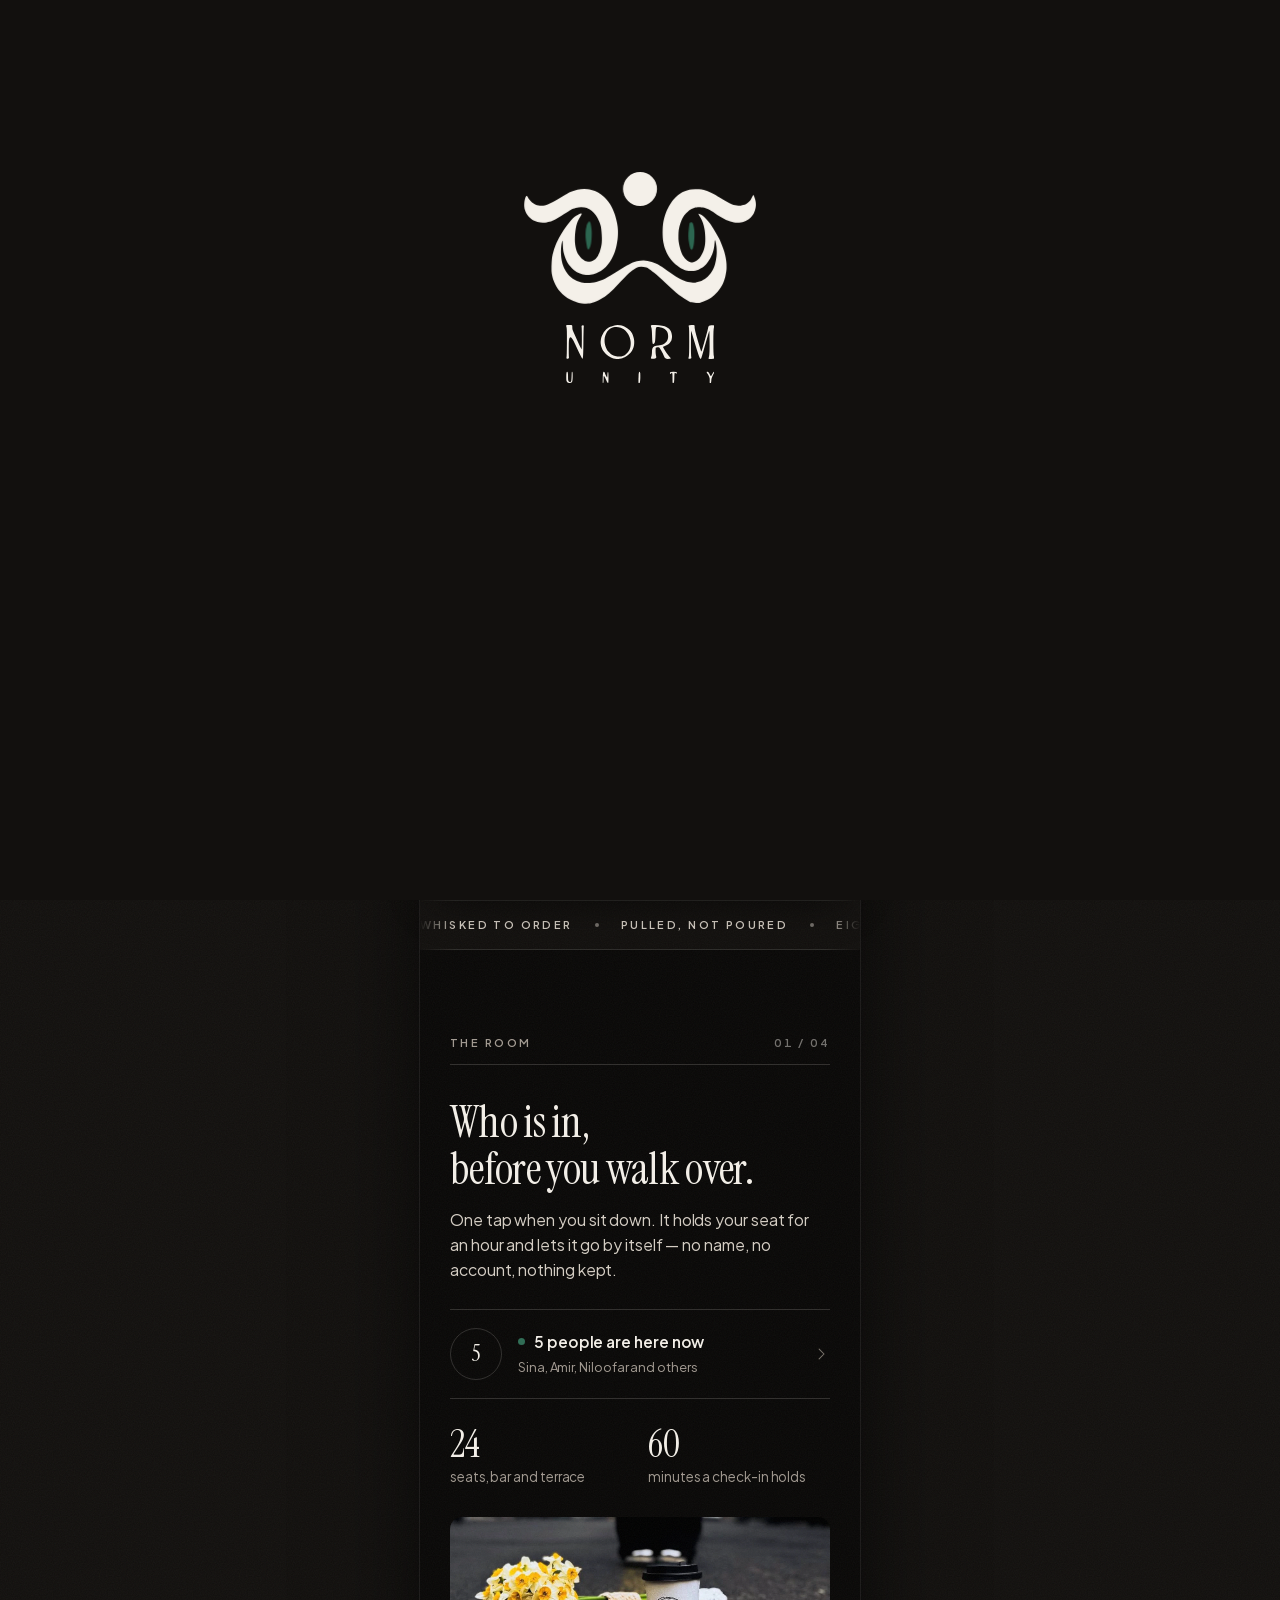
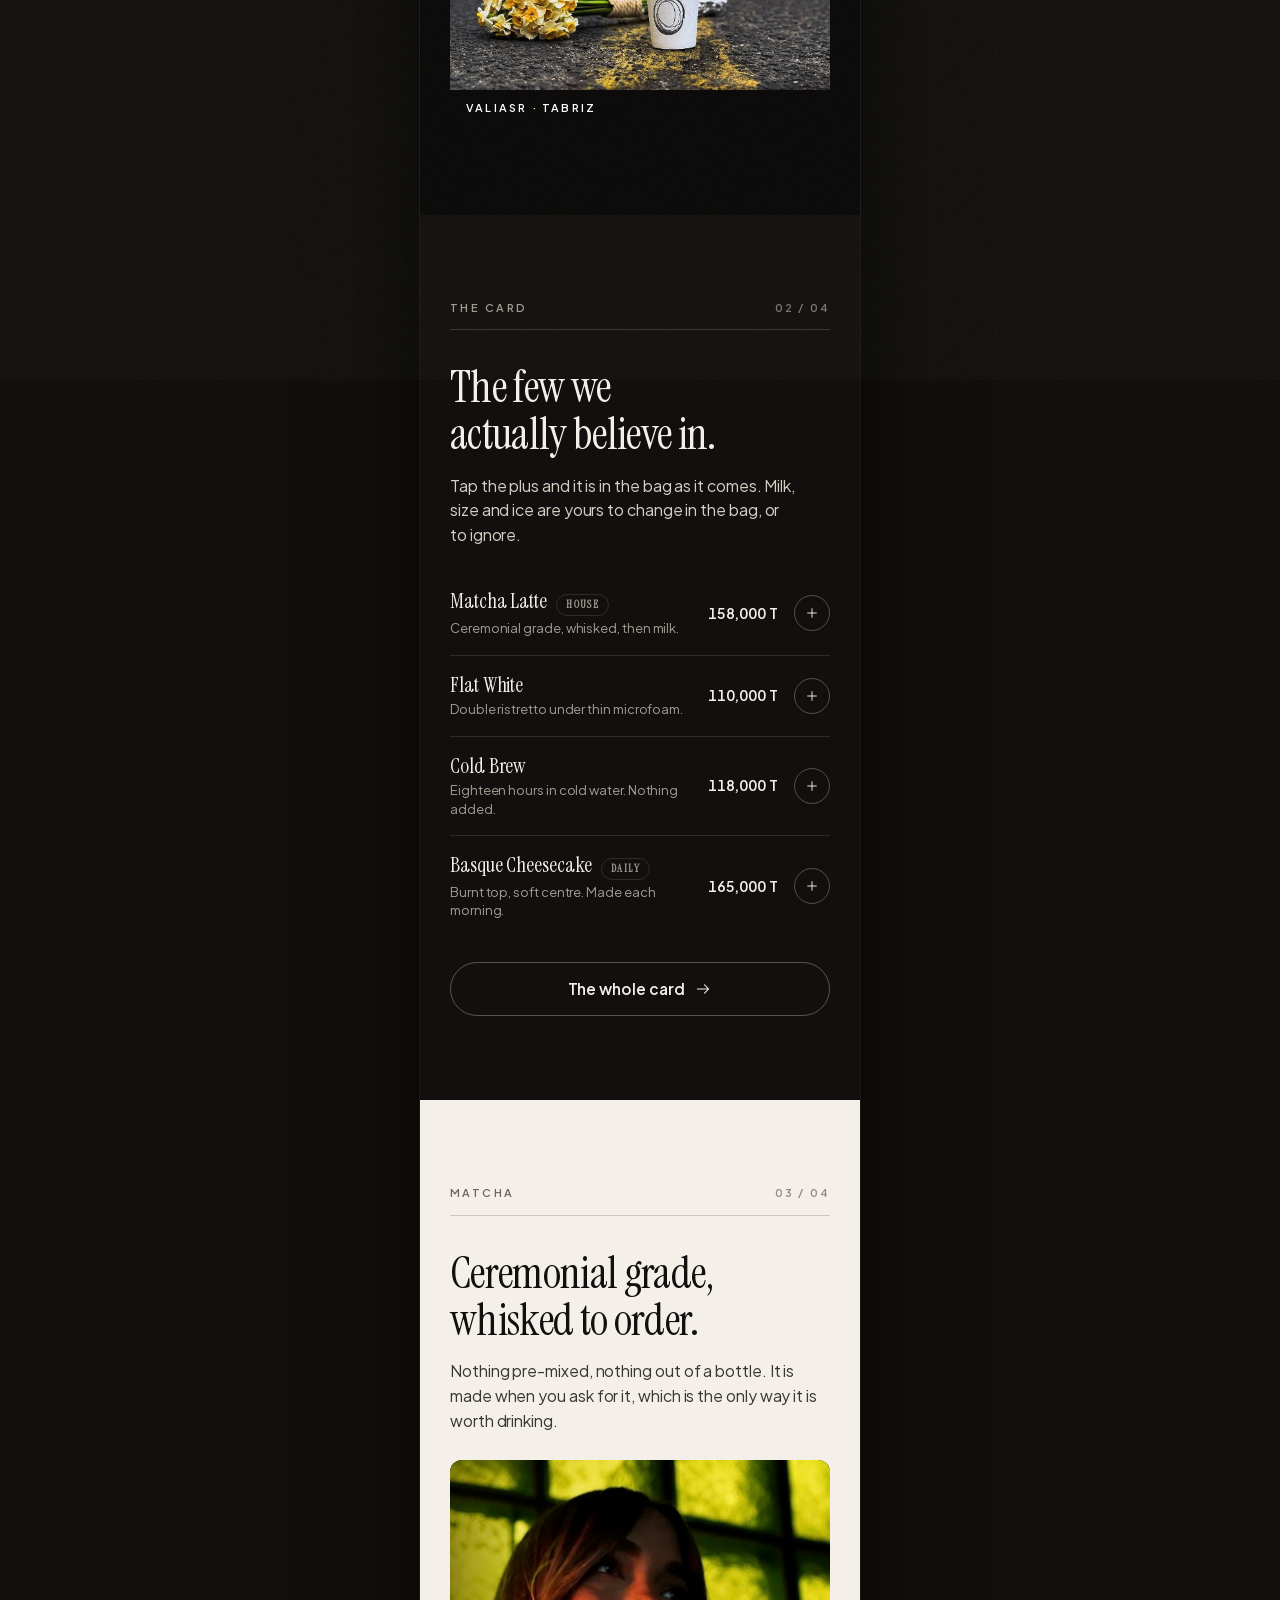
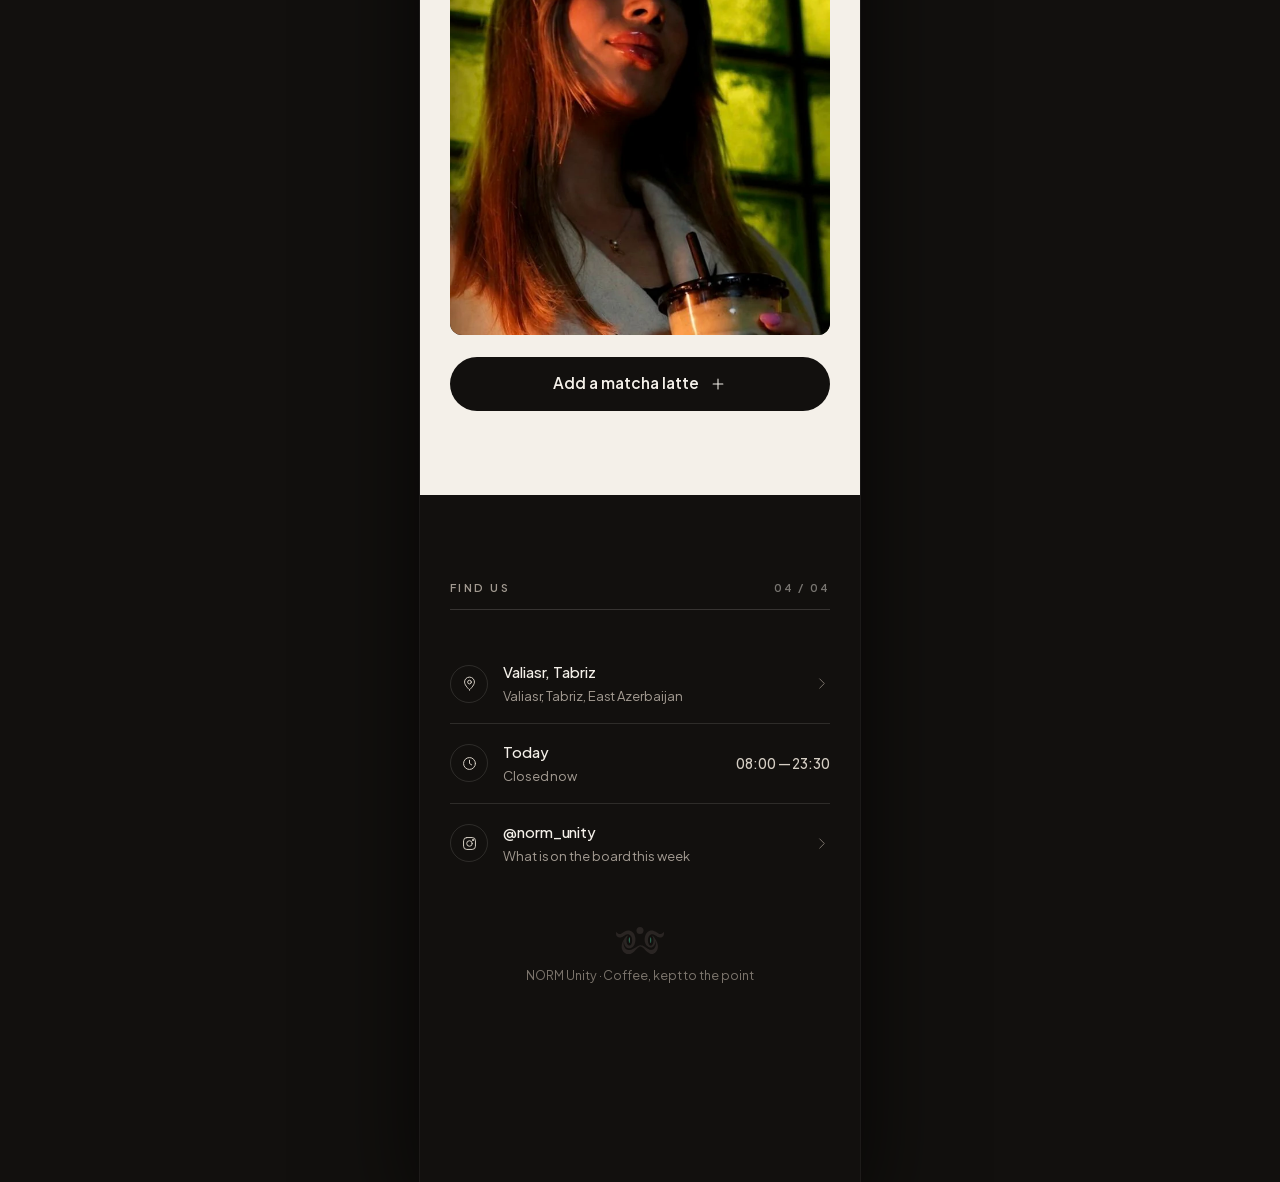
==== commit 88304992: "Make the build fit a domain root, not only a project sub-path Everything here was written for ilyata" ====
--- a/index.html
+++ b/index.html
@@ -14,10 +14,15 @@
 <meta name="mobile-web-app-capable" content="yes">
 <meta name="apple-mobile-web-app-title" content="NORM">
 <meta name="apple-mobile-web-app-status-bar-style" content="black-translucent">
+<link rel="canonical" href="https://thenormunity.com/">
+<meta property="og:site_name" content="NORM Unity">
+<meta property="og:url" content="https://thenormunity.com/">
 <meta property="og:title" content="NORM Unity — Tabriz, Valiasr">
 <meta property="og:description" content="Specialty coffee on Valiasr. The card, orders, and who is in the room.">
-<meta property="og:image" content="assets/brand/og.jpg">
+<!-- Absolute, because a link scraper does not resolve a relative one. -->
+<meta property="og:image" content="https://thenormunity.com/assets/brand/og.jpg">
 <meta property="og:type" content="website">
+<meta name="twitter:card" content="summary_large_image">
 
 <link rel="preload" href="assets/photos/hero.webp" as="image" fetchpriority="high">
 <link rel="preload" href="assets/fonts/jakarta.woff2" as="font" type="font/woff2" crossorigin>
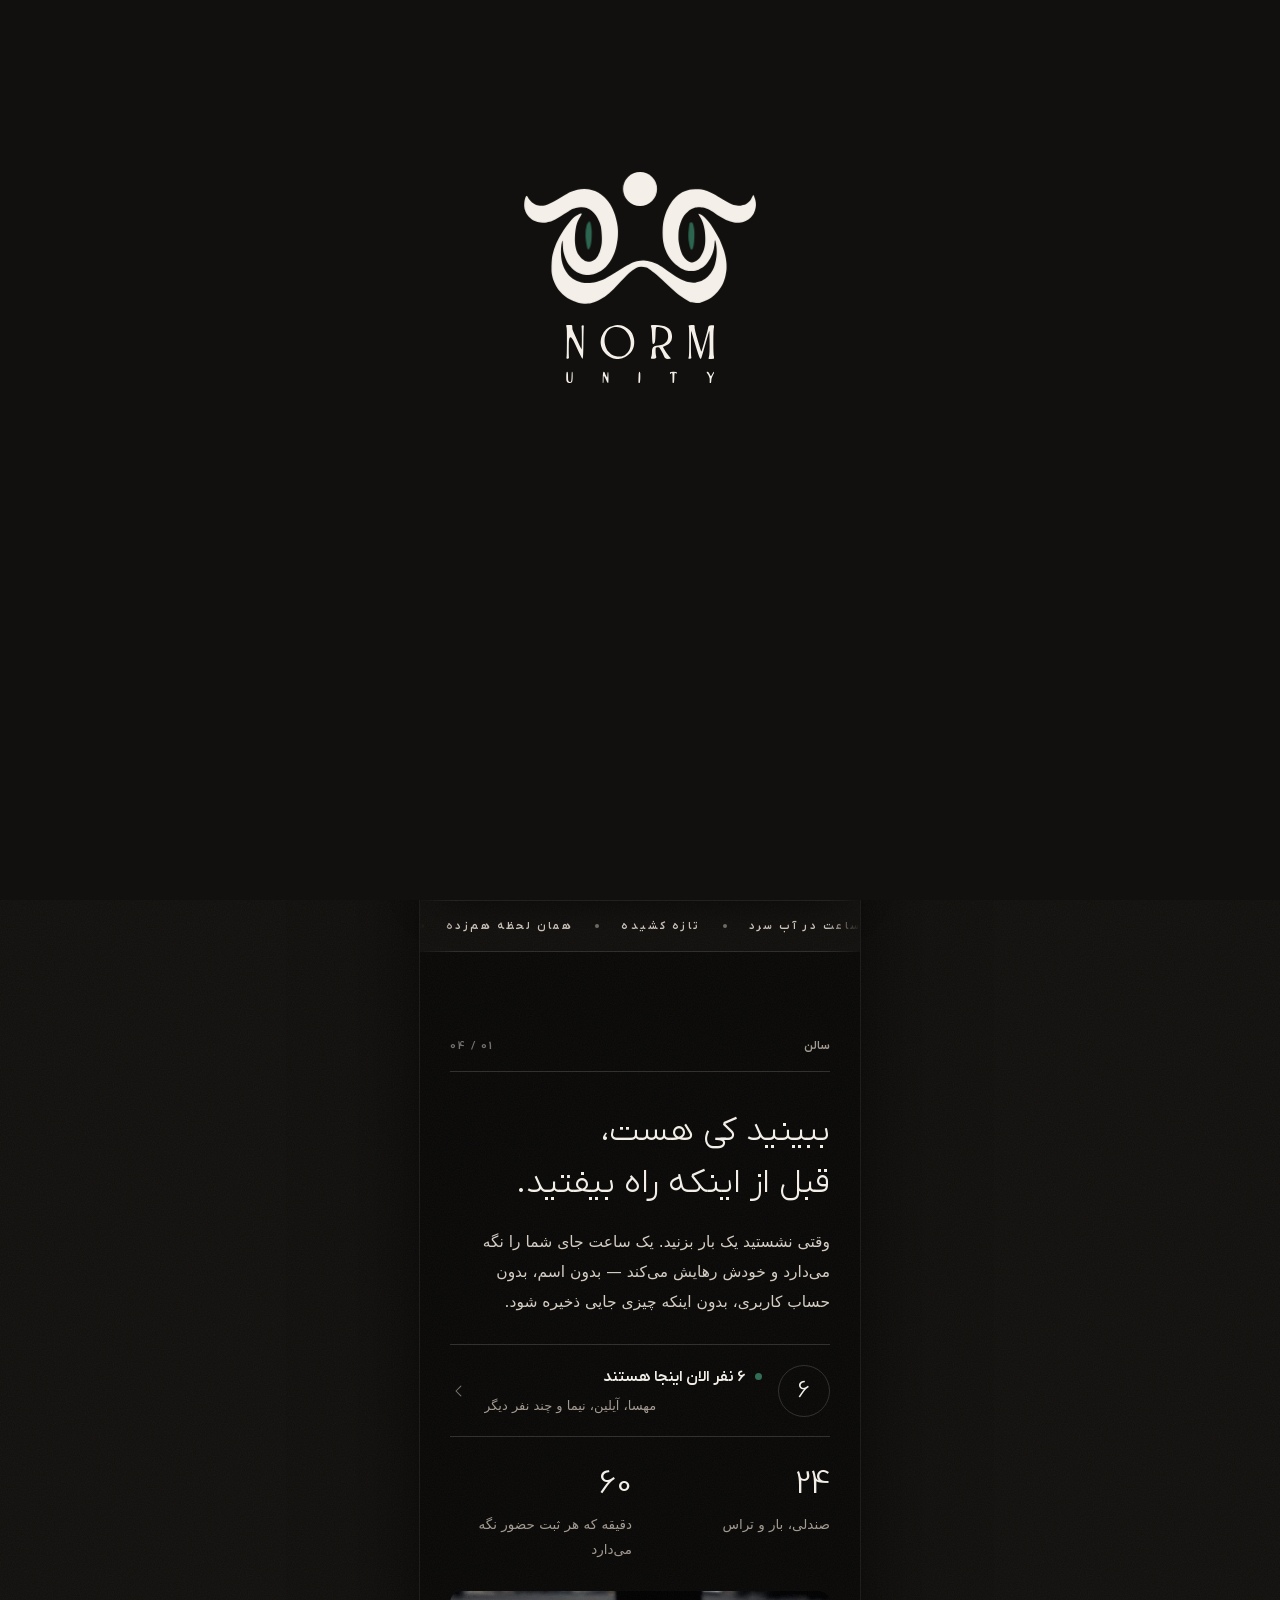
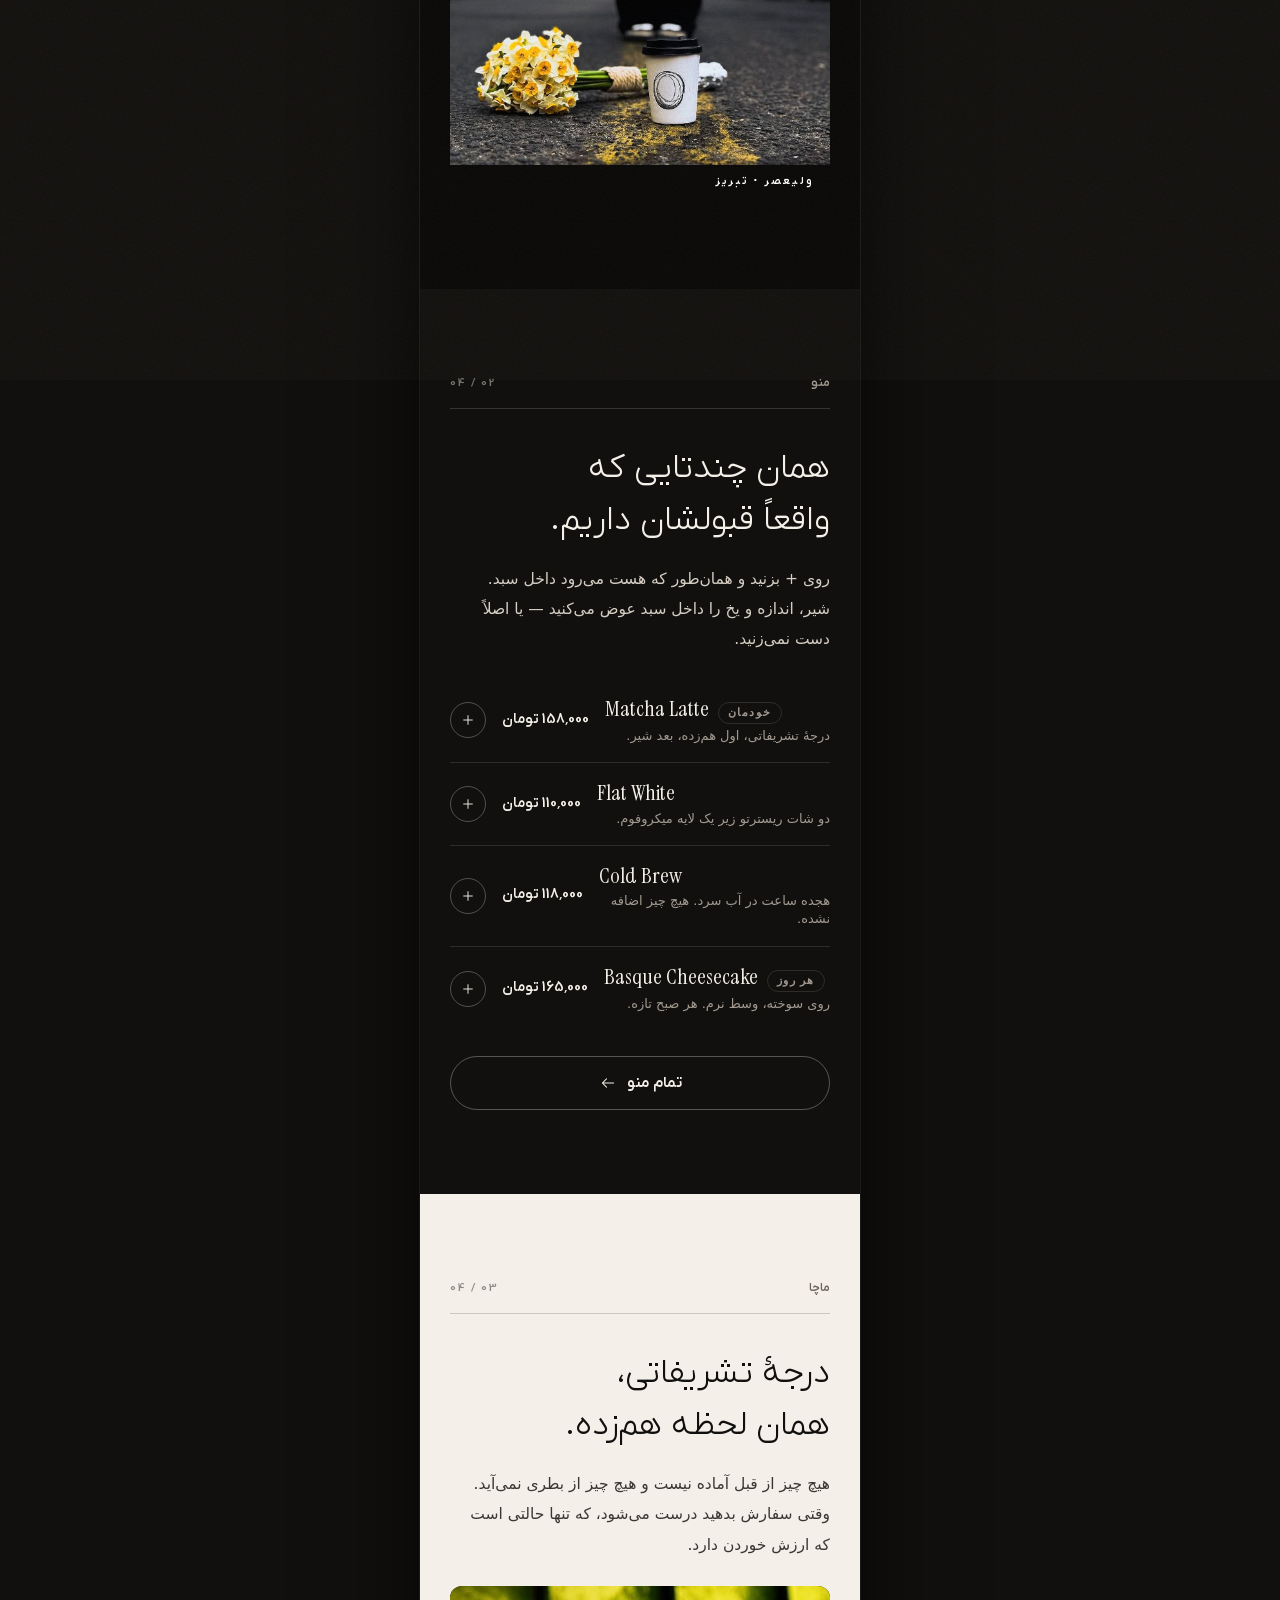
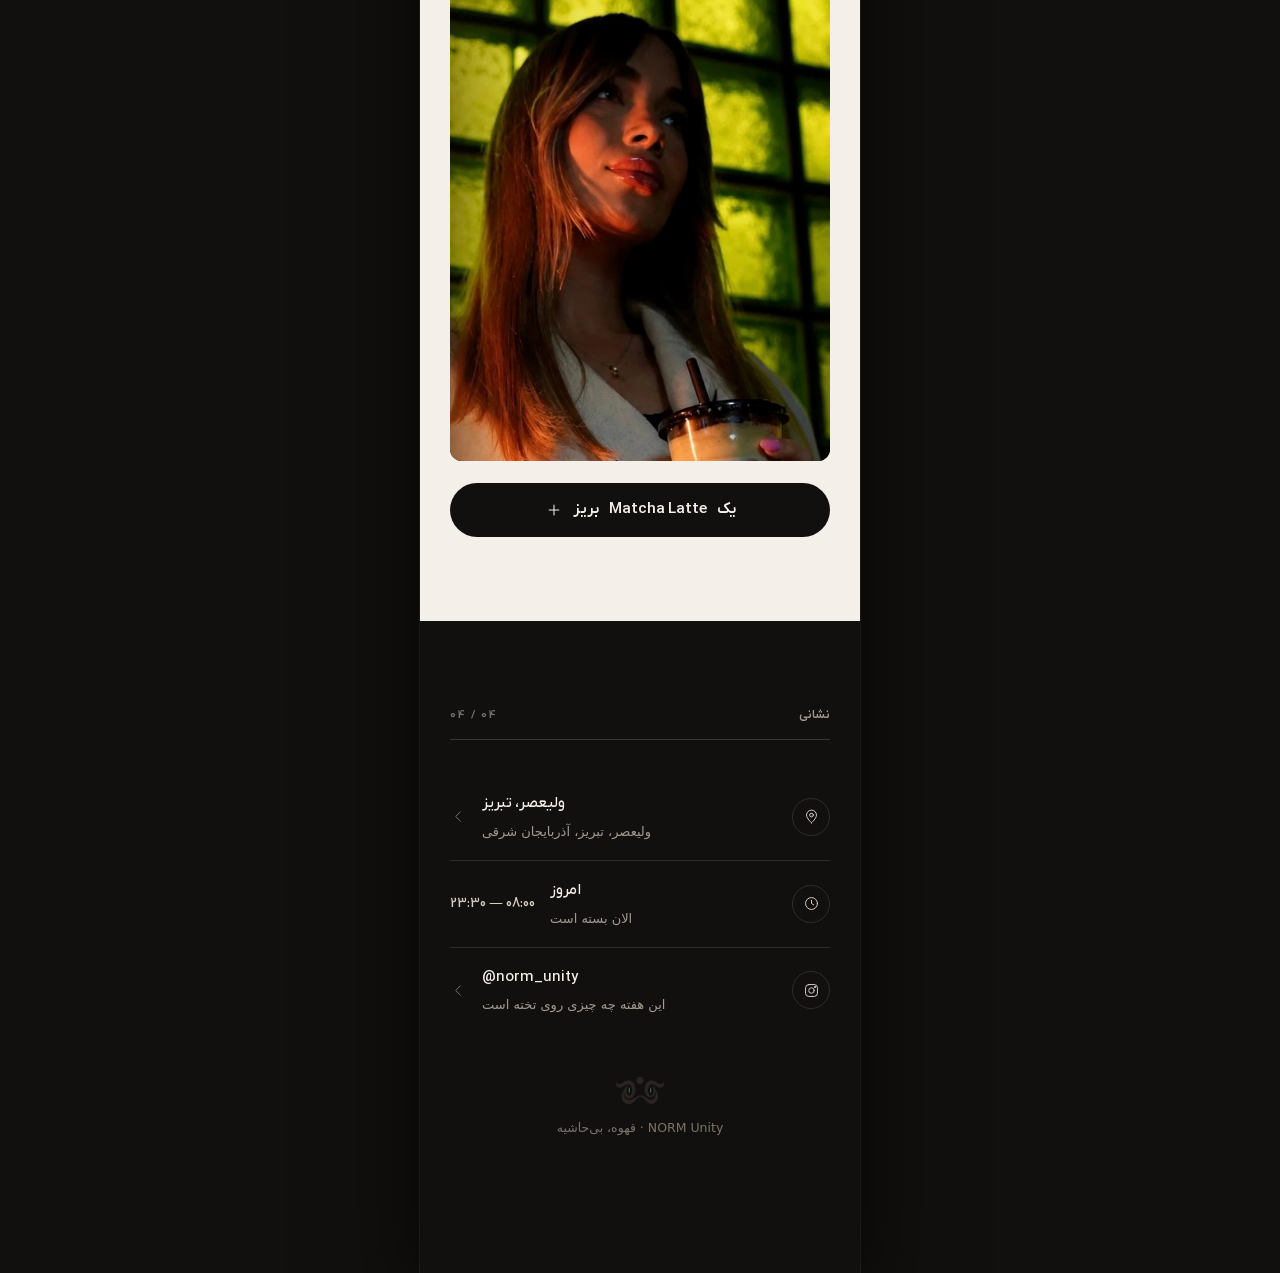
==== commit 49332c41: "Persian, and a tab bar that stops moving Two jobs that turned out to be one, because both are about " ====
--- a/index.html
+++ b/index.html
@@ -1,10 +1,10 @@
 <!doctype html>
-<html lang="en" dir="ltr">
+<html lang="fa" dir="rtl">
 <head>
 <meta charset="utf-8">
-<title>NORM — Tabriz</title>
+<title>NORM — تبریز</title>
 <meta name="viewport" content="width=device-width,initial-scale=1,viewport-fit=cover,user-scalable=no">
-<meta name="description" content="NORM Unity — specialty coffee on Valiasr, Tabriz. See the card, order ahead, and check in when you arrive.">
+<meta name="description" content="NORM Unity — قهوه تخصصی در ولیعصر تبریز. منو را ببینید، سفارش بدهید و وقتی رسیدید حضورتان را ثبت کنید.">
 <meta name="theme-color" content="#12100E">
 <meta name="color-scheme" content="dark">
 <link rel="manifest" href="manifest.webmanifest">
@@ -17,15 +17,17 @@
 <link rel="canonical" href="https://thenormunity.com/">
 <meta property="og:site_name" content="NORM Unity">
 <meta property="og:url" content="https://thenormunity.com/">
-<meta property="og:title" content="NORM Unity — Tabriz, Valiasr">
-<meta property="og:description" content="Specialty coffee on Valiasr. The card, orders, and who is in the room.">
+<meta property="og:title" content="NORM Unity — تبریز، ولیعصر">
+<meta property="og:description" content="قهوه تخصصی در ولیعصر. منو، سفارش، و اینکه چه کسی الان اینجاست.">
 <!-- Absolute, because a link scraper does not resolve a relative one. -->
 <meta property="og:image" content="https://thenormunity.com/assets/brand/og.jpg">
 <meta property="og:type" content="website">
+<meta property="og:locale" content="fa_IR">
 <meta name="twitter:card" content="summary_large_image">
 
 <link rel="preload" href="assets/photos/hero.webp" as="image" fetchpriority="high">
-<link rel="preload" href="assets/fonts/jakarta.woff2" as="font" type="font/woff2" crossorigin>
+<link rel="preload" href="assets/fonts/IRANYekanXFaNum-Light.woff2" as="font" type="font/woff2" crossorigin>
+<link rel="preload" href="assets/fonts/IRANYekanXFaNum-Regular.woff2" as="font" type="font/woff2" crossorigin>
 <link rel="preload" href="assets/fonts/instrument-serif.woff2" as="font" type="font/woff2" crossorigin>
 <link rel="stylesheet" href="css/app.css">
 
@@ -43,7 +45,7 @@
 <body>
 
 <!-- The opening: the mark's eyes open, the pupils dilate, the word arrives. -->
-<div id="boot" role="status" aria-label="NORM is opening">
+<div id="boot" role="status" aria-label="NORM در حال باز شدن است">
   <div class="boot-stage">
     <div class="boot-mark" id="boot-mark"><!--MARK--><svg xmlns="http://www.w3.org/2000/svg" viewBox="0 0 1000.0 567.5" fill="currentColor" role="img" aria-label="NORM"><path class="mk mk-0" fill-rule="evenodd" d="M259.2 73.4Q266.6 73.4 274.3 74.4Q282.0 75.3 290.0 77.3Q298.0 79.2 305.2 82.0Q312.5 84.7 318.9 88.2Q325.3 91.7 331.9 96.6Q338.4 101.5 345.0 107.7Q351.7 114.0 357.2 120.4Q362.8 126.9 367.3 133.5Q371.8 140.1 375.9 147.5Q380.0 155.0 383.7 163.2Q387.4 171.4 390.6 180.8Q393.8 190.3 396.6 201.0Q399.3 211.7 401.1 220.6Q402.8 229.5 403.6 236.5Q404.4 243.6 404.7 251.2Q405.0 258.8 404.8 267.0Q404.6 275.2 403.8 283.7Q403.0 292.2 401.6 300.9Q400.3 309.7 398.3 318.4Q396.4 327.1 393.8 335.7Q391.3 344.3 388.2 352.3Q385.1 360.3 381.3 367.7Q377.6 375.1 373.7 381.5Q369.8 388.0 365.7 393.4Q361.6 398.9 357.1 403.9Q352.7 408.9 347.8 413.3Q342.9 417.8 337.1 421.9Q331.4 426.0 324.7 429.7Q318.1 433.5 311.9 436.1Q305.6 438.7 299.8 440.3Q293.9 441.8 287.4 442.6Q280.8 443.4 273.6 443.4Q266.4 443.4 259.7 442.4Q252.9 441.5 246.7 439.5Q240.4 437.5 235.3 435.4Q230.1 433.3 226.0 430.9Q221.9 428.6 216.9 424.5Q211.9 420.4 206.1 414.5Q200.2 408.7 195.7 403.1Q191.3 397.5 188.1 392.3Q185.0 387.0 182.1 380.5Q179.2 373.9 176.4 366.1Q173.7 358.3 171.8 351.3Q170.0 344.3 169.0 338.0Q168.0 331.8 167.3 314.6Q166.5 297.4 165.6 296.5Q164.7 295.7 163.2 303.3Q161.6 310.9 160.6 318.9Q159.6 326.9 159.3 335.3Q158.9 343.7 159.3 352.4Q159.6 361.0 160.8 370.0Q162.0 379.0 163.6 386.7Q165.3 394.4 167.4 400.9Q169.6 407.3 172.9 414.1Q176.2 421.0 180.7 428.2Q185.2 435.4 189.9 441.3Q194.6 447.1 199.5 451.6Q204.3 456.1 209.9 459.9Q215.5 463.7 221.7 466.8Q227.9 469.9 234.3 472.2Q240.6 474.4 247.1 475.8Q253.5 477.2 260.7 477.8Q268.0 478.5 276.0 478.5Q284.0 478.5 292.8 477.3Q301.7 476.0 311.5 473.5Q321.2 470.9 330.7 467.4Q340.2 463.9 349.3 459.4Q358.5 454.9 373.2 446.2Q388.0 437.5 408.3 424.7Q428.6 411.8 441.5 404.1Q454.5 396.4 460.2 393.8Q465.8 391.3 472.4 389.1Q478.9 386.8 486.3 384.9Q493.8 382.9 501.3 382.0Q508.8 381.1 516.4 381.3Q524.0 381.5 532.5 383.2Q541.0 384.9 550.4 388.0Q559.7 391.1 567.8 394.6Q575.9 398.1 582.7 402.0Q589.6 405.9 619.0 426.0Q648.5 446.1 661.2 454.0Q673.9 461.9 681.9 465.7Q689.9 469.4 697.9 471.8Q705.9 474.2 713.9 475.4Q721.9 476.6 728.0 476.9Q734.2 477.2 738.5 476.6Q742.8 476.0 752.5 473.1Q762.3 470.1 766.9 468.0Q771.5 465.8 775.6 463.3Q779.7 460.8 783.7 457.7Q787.7 454.5 791.6 450.8Q795.5 447.1 799.3 442.5Q803.1 437.9 806.8 432.5Q810.5 427.0 813.4 421.7Q816.4 416.5 818.5 411.4Q820.6 406.3 822.7 399.0Q824.7 391.7 826.7 382.1Q828.6 372.6 829.6 363.2Q830.6 353.8 830.6 344.7Q830.6 335.5 829.9 326.9Q829.2 318.3 826.9 306.2Q824.6 294.1 824.0 293.9Q823.4 293.7 822.8 294.5Q822.2 295.3 821.2 307.9Q820.3 320.5 818.6 328.7Q816.9 337.0 814.2 345.4Q811.5 353.8 807.7 362.0Q803.9 370.2 799.0 378.2Q794.1 386.2 788.7 392.9Q783.4 399.5 777.5 404.8Q771.7 410.0 765.4 414.0Q759.2 418.0 752.5 420.8Q745.9 423.5 738.7 425.0Q731.5 426.4 723.7 426.6Q715.8 426.8 709.2 426.1Q702.6 425.4 697.1 423.9Q691.6 422.3 684.6 418.8Q677.6 415.3 669.0 409.8Q660.4 404.4 653.2 398.3Q646.0 392.3 640.1 385.6Q634.3 379.0 629.5 372.5Q624.7 365.9 621.0 359.5Q617.3 353.0 614.2 346.4Q611.0 339.8 608.5 332.9Q606.0 326.1 603.9 318.6Q601.9 311.1 600.3 302.9Q598.8 294.7 598.0 284.0Q597.2 273.2 597.2 260.0Q597.2 246.7 598.0 235.8Q598.8 224.8 600.3 216.2Q601.9 207.7 604.1 199.1Q606.4 190.5 609.3 181.9Q612.2 173.3 615.9 164.9Q619.6 156.5 624.1 148.3Q628.6 140.1 633.5 132.9Q638.4 125.7 643.6 119.4Q648.9 113.2 653.8 108.3Q658.7 103.4 663.2 99.9Q667.6 96.4 672.4 93.3Q677.2 90.2 682.3 87.4Q687.4 84.7 693.3 82.4Q699.3 80.0 706.1 78.1Q712.9 76.1 721.0 75.0Q729.1 74.0 738.5 73.8Q747.9 73.6 754.6 73.9Q761.3 74.2 765.4 74.9Q769.5 75.7 775.4 77.5Q781.2 79.2 788.8 82.0Q796.4 84.7 803.5 87.7Q810.5 90.7 816.9 94.1Q823.4 97.4 844.5 110.5Q865.5 123.5 875.8 129.1Q886.0 134.7 894.6 138.2Q903.2 141.7 910.3 143.5Q917.4 145.4 923.1 145.6Q928.8 145.8 934.4 145.0Q940.1 144.2 945.7 142.5Q951.4 140.7 956.2 138.3Q961.0 135.8 964.9 132.7Q968.8 129.6 972.0 126.1Q975.2 122.6 977.8 118.7Q980.3 114.8 983.9 106.9Q987.5 98.9 988.3 98.8Q989.1 98.6 990.6 102.0Q992.2 105.4 994.5 112.4Q996.9 119.4 998.1 126.1Q999.4 132.7 999.6 139.0Q999.8 145.2 998.7 151.9Q997.7 158.7 995.3 165.9Q993.0 173.1 989.7 179.3Q986.3 185.4 982.0 190.5Q977.8 195.6 972.6 199.8Q967.4 204.1 961.4 207.7Q955.3 211.2 950.1 213.4Q945.0 215.7 940.7 216.6Q936.4 217.6 927.2 218.4Q918.0 219.2 911.6 218.3Q905.2 217.4 897.0 215.5Q888.8 213.5 879.8 209.9Q870.8 206.3 861.0 201.0Q851.3 195.7 841.9 190.1Q832.6 184.4 823.6 178.4Q814.6 172.3 807.2 167.9Q799.8 163.5 793.9 160.8Q788.1 158.1 782.3 156.1Q776.5 154.2 770.9 153.0Q765.2 151.8 759.8 151.4Q754.3 151.1 749.0 151.4Q743.8 151.8 738.4 153.2Q733.0 154.6 727.6 156.9Q722.1 159.3 716.7 162.7Q711.4 166.1 706.1 170.6Q700.8 175.1 696.8 179.3Q692.8 183.5 690.1 187.4Q687.4 191.3 683.1 199.1Q678.8 206.9 674.6 219.9Q670.4 233.0 668.9 239.6Q667.4 246.1 666.7 251.8Q665.9 257.4 665.5 273.4Q665.1 289.4 666.5 299.5Q667.8 309.5 670.6 320.8Q673.3 332.2 676.0 340.5Q678.8 348.8 681.5 354.0Q684.2 359.3 687.3 363.9Q690.3 368.5 693.6 372.4Q696.9 376.3 700.4 379.3Q703.9 382.3 707.7 384.5Q711.4 386.6 714.4 387.9Q717.4 389.1 719.8 389.5Q722.1 389.9 725.4 389.5Q728.7 389.1 733.0 388.0Q737.3 386.8 741.9 383.8Q746.5 380.8 751.4 375.9Q756.2 371.0 760.6 364.5Q765.0 357.9 768.9 349.7Q772.8 341.5 775.5 333.3Q778.1 325.1 779.5 316.9Q780.8 308.7 781.2 298.3Q781.6 287.9 781.0 275.2Q780.4 262.5 778.7 251.0Q776.9 239.5 774.0 229.1Q771.1 218.8 767.3 210.0Q763.5 201.2 758.8 194.0Q754.1 186.8 752.6 183.3Q751.2 179.7 752.9 179.9Q754.7 180.1 760.8 183.2Q767.0 186.2 772.5 190.9Q778.1 195.6 785.7 203.0Q793.3 210.4 801.5 221.5Q809.7 232.6 824.5 258.0Q839.2 283.4 842.3 289.6Q845.4 295.9 852.6 313.9Q859.7 332.0 862.5 341.4Q865.3 350.9 867.3 359.9Q869.2 368.9 870.5 376.9Q871.8 384.9 872.4 391.9Q873.0 398.9 873.0 405.5Q873.1 412.2 872.8 418.4Q872.4 424.7 869.8 438.9Q867.3 453.2 865.0 460.4Q862.8 467.6 859.9 474.6Q856.9 481.7 853.2 488.5Q849.5 495.3 845.0 502.0Q840.6 508.6 835.6 514.5Q830.6 520.5 825.1 525.8Q819.7 531.0 814.6 535.2Q809.5 539.4 804.8 542.5Q800.2 545.7 793.7 549.0Q787.3 552.3 779.1 555.8Q770.9 559.3 765.0 561.4Q759.2 563.4 755.7 564.0Q752.1 564.6 747.1 564.5Q742.0 564.4 735.4 563.6Q728.7 562.8 723.2 561.6Q717.6 560.3 713.1 558.5Q708.6 556.8 700.5 551.9Q692.4 547.0 680.7 539.0Q669.0 531.0 654.4 518.6Q639.7 506.2 608.6 477.1Q577.5 447.9 560.5 434.2Q543.5 420.6 538.3 417.3Q533.0 413.9 527.3 411.8Q521.7 409.6 515.6 408.7Q509.6 407.7 504.5 407.7Q499.4 407.7 495.3 408.7Q491.2 409.6 485.8 412.4Q480.3 415.1 473.5 419.6Q466.6 424.1 459.9 429.4Q453.2 434.8 446.5 441.1Q439.9 447.3 413.9 475.2Q388.0 503.1 381.0 509.8Q373.9 516.4 367.1 522.2Q360.3 528.1 353.6 533.2Q347.0 538.3 338.6 543.2Q330.2 548.2 320.1 553.1Q309.9 558.0 302.0 561.0Q294.1 564.0 288.4 565.2Q282.8 566.4 276.8 566.9Q270.9 567.5 259.0 567.1Q247.1 566.7 242.0 566.0Q236.9 565.2 229.5 562.7Q222.1 560.3 212.3 556.2Q202.6 552.1 194.3 547.5Q186.0 542.9 179.2 537.9Q172.3 532.8 166.0 526.7Q159.6 520.7 153.8 513.7Q147.9 506.6 143.1 499.4Q138.4 492.2 134.7 484.8Q131.0 477.4 128.1 470.0Q125.3 462.7 123.3 455.5Q121.4 448.3 119.5 438.8Q117.7 429.4 118.3 407.2Q118.9 385.1 120.1 374.2Q121.4 363.4 123.3 355.2Q125.3 347.0 127.7 338.9Q130.2 330.8 133.1 322.8Q136.0 314.8 139.8 306.2Q143.6 297.6 148.3 288.4Q153.0 279.3 162.4 263.6Q171.7 247.9 178.6 238.6Q185.4 229.3 194.4 218.2Q203.4 207.1 211.1 199.6Q218.8 192.0 225.2 188.1Q231.7 184.2 236.7 181.9Q241.8 179.5 245.5 178.8Q249.2 178.0 248.6 181.2Q248.0 184.4 243.2 191.6Q238.3 198.9 234.5 206.6Q230.7 214.3 227.9 222.5Q225.2 230.7 223.3 241.7Q221.3 252.7 220.1 266.6Q219.0 280.4 219.1 292.1Q219.2 303.7 220.5 313.0Q221.9 322.4 223.8 330.2Q225.8 338.0 228.3 344.3Q230.9 350.5 234.8 356.5Q238.7 362.4 244.0 368.1Q249.2 373.7 253.9 377.4Q258.6 381.1 262.7 382.9Q266.8 384.7 271.1 385.5Q275.4 386.4 279.9 386.4Q284.3 386.4 288.5 385.4Q292.7 384.5 296.6 382.5Q300.5 380.6 303.8 378.2Q307.0 375.9 311.9 369.9Q316.7 364.0 318.9 360.3Q321.0 356.6 323.2 351.5Q325.3 346.4 327.5 340.0Q329.6 333.5 331.3 326.5Q332.9 319.5 334.1 311.9Q335.3 304.3 335.5 293.8Q335.7 283.4 334.9 270.1Q334.1 256.8 333.0 247.5Q332.0 238.1 330.6 232.6Q329.2 227.2 326.9 220.8Q324.6 214.5 321.2 207.3Q317.9 200.0 314.0 193.7Q310.1 187.4 305.6 181.9Q301.1 176.4 296.6 172.1Q292.2 167.8 287.7 164.7Q283.2 161.6 278.8 159.3Q274.4 156.9 270.1 155.3Q265.8 153.8 260.2 152.9Q254.7 152.0 247.9 151.8Q241.0 151.6 234.8 152.3Q228.5 153.0 222.9 154.6Q217.2 156.1 211.7 158.3Q206.3 160.4 201.0 163.2Q195.7 165.9 171.4 181.6Q147.0 197.3 138.6 201.8Q130.2 206.3 123.0 209.4Q115.9 212.5 110.1 214.3Q104.2 216.0 97.7 217.0Q91.1 218.0 83.9 218.2Q76.7 218.4 70.2 217.7Q63.6 217.0 57.8 215.5Q51.9 213.9 46.3 211.4Q40.6 208.8 35.1 205.3Q29.7 201.8 24.9 197.4Q20.1 193.0 16.0 187.7Q11.9 182.5 8.9 176.5Q5.9 170.6 3.9 163.9Q2.0 157.3 1.3 150.1Q0.6 142.9 1.2 135.1Q1.8 127.2 3.1 120.6Q4.5 114.0 6.6 108.5Q8.8 103.0 11.2 102.9Q13.7 102.8 16.4 108.1Q19.1 113.4 22.5 118.2Q26.0 123.0 30.1 127.2Q34.2 131.5 39.1 134.9Q44.1 138.2 50.0 140.5Q55.8 142.9 62.2 144.0Q68.5 145.2 75.3 145.2Q82.2 145.2 89.5 143.6Q96.8 142.1 104.6 139.0Q112.4 135.8 125.0 129.0Q137.6 122.2 155.0 111.6Q172.3 101.1 184.3 94.5Q196.3 87.8 203.0 85.1Q209.6 82.4 216.4 80.2Q223.3 78.1 230.3 76.5Q237.3 74.9 244.5 74.2Q251.8 73.4 259.2 73.4Z"/><circle class="mk mk-1" cx="500.0" cy="73.4" r="73.2"/><path class="pupil pupil-0" fill="#2C6650" d="M281.4 213.5Q282.8 214.1 284.0 215.4Q285.1 216.6 286.1 218.6Q287.1 220.5 289.3 233.8Q291.6 247.1 291.9 257.7Q292.2 268.3 291.6 281.4Q291.0 294.5 289.5 304.4Q288.1 314.2 285.7 320.8Q283.4 327.5 281.4 330.7Q279.5 333.9 277.9 333.7Q276.3 333.5 275.1 332.3Q273.8 331.0 272.8 328.6Q271.9 326.3 269.0 309.6Q266.2 292.9 265.6 283.1Q265.0 273.2 265.4 263.9Q265.8 254.5 266.5 248.6Q267.2 242.8 268.4 238.8Q269.7 234.8 269.3 233.8Q268.9 232.8 270.0 229.9Q271.1 227.0 273.6 222.1Q276.2 217.2 278.1 215.1Q280.1 212.9 281.4 213.5Z"/><path class="pupil pupil-1" fill="#2C6650" d="M723.3 216.6Q724.2 216.8 726.2 219.3Q728.1 221.7 729.4 226.5Q730.7 231.3 732.2 239.3Q733.8 247.3 734.3 258.0Q734.8 268.7 734.2 282.2Q733.6 295.7 732.7 304.8Q731.9 314.0 729.5 322.2Q727.2 330.4 726.0 332.2Q724.8 333.9 723.8 334.7Q722.7 335.5 721.7 335.3Q720.7 335.1 719.5 333.3Q718.2 331.6 716.6 328.3Q715.1 324.9 713.5 317.7Q711.9 310.5 710.4 299.4Q708.8 288.3 708.6 276.2Q708.4 264.2 710.5 244.0Q712.5 223.8 713.1 222.1Q713.7 220.3 714.9 219.2Q716.0 218.0 719.2 217.2Q722.3 216.4 723.3 216.6Z"/></svg><!--/MARK--></div>
     <div class="boot-word" id="boot-word"><!--WORDMARK--><svg xmlns="http://www.w3.org/2000/svg" viewBox="0 0 1000.0 390.9" fill="currentColor" role="img" aria-label="NORM UNITY"><path class="ch ch-0" fill-rule="evenodd" d="M8.0 315.4Q11.1 315.9 12.5 323.4Q13.9 331.0 13.7 345.6Q13.5 360.2 14.4 368.7Q15.3 377.2 17.5 379.6Q19.6 382.0 21.7 383.1Q23.8 384.3 26.0 384.3Q28.1 384.3 30.0 383.5Q31.9 382.7 33.5 381.0Q35.2 379.4 36.1 371.1Q37.1 362.8 37.8 340.1Q38.5 317.3 39.2 316.3Q39.9 315.4 40.8 315.4Q41.8 315.4 43.0 316.3Q44.1 317.3 44.6 325.2Q45.1 333.1 44.9 348.0Q44.6 362.8 43.6 371.7Q42.5 380.5 40.6 383.4Q38.7 386.2 35.5 387.9Q32.3 389.5 27.9 390.0Q23.4 390.5 20.2 390.3Q17.0 390.2 15.1 389.5Q13.2 388.8 9.4 384.9Q5.7 381.0 4.4 378.2Q3.1 375.4 2.4 372.0Q1.7 368.7 1.7 348.0Q1.7 327.2 3.3 321.1Q5.0 314.9 8.0 315.4Z"/><path class="ch ch-1" fill-rule="evenodd" d="M20.8 0.0Q29.3 0.0 34.1 0.4Q39.0 0.7 40.1 1.4Q41.3 2.1 41.9 5.3Q42.5 8.5 42.5 14.2Q42.5 19.8 43.1 24.8Q43.7 29.7 44.9 34.0Q46.0 38.2 67.5 86.0Q89.0 133.9 96.4 148.7Q103.9 163.6 104.8 162.9Q105.8 162.2 106.2 144.5Q106.7 126.8 106.7 92.1Q106.7 57.4 106.2 37.4Q105.8 17.5 104.8 12.3Q103.9 7.1 105.8 4.5Q107.6 1.9 112.4 1.9Q117.1 1.9 119.0 4.1Q120.9 6.4 119.9 10.9Q119.0 15.3 118.3 43.7Q117.6 72.0 117.1 124.2Q116.6 176.3 115.2 202.2Q113.8 228.0 111.4 227.6Q109.1 227.1 97.0 203.3Q85.0 179.4 63.3 132.2Q41.5 85.0 30.5 83.0Q19.4 81.0 18.9 124.2Q18.4 167.4 18.6 191.0Q18.9 214.6 19.8 218.6Q20.8 222.6 18.6 224.7Q16.5 226.9 11.3 227.1Q6.1 227.3 4.1 225.1Q2.1 222.9 3.3 218.1Q4.5 213.4 5.2 188.1Q5.9 162.9 6.1 117.1Q6.4 71.3 5.8 46.3Q5.2 21.2 3.8 17.0Q2.4 12.7 1.7 8.1Q0.9 3.5 1.3 2.5Q1.7 1.4 2.4 0.9Q3.1 0.5 7.7 0.2Q12.3 0.0 20.8 0.0Z"/><path class="ch ch-2" fill-rule="evenodd" d="M347.0 0.0Q352.0 0.0 364.4 2.1Q376.8 4.2 384.6 7.4Q392.4 10.6 401.3 15.6Q410.3 20.5 416.9 25.1Q423.5 29.7 427.8 34.0Q432.0 38.2 435.7 42.7Q439.3 47.2 442.4 51.9Q445.5 56.7 448.5 64.2Q451.6 71.8 454.7 82.2Q457.7 92.5 458.9 102.8Q460.1 113.1 459.4 123.2Q458.7 133.4 456.9 141.9Q455.1 150.4 452.3 157.2Q449.5 164.1 446.4 169.9Q443.3 175.6 440.0 180.4Q436.7 185.1 431.3 190.5Q425.9 195.9 418.3 202.1Q410.8 208.2 404.0 212.6Q397.3 216.9 391.4 219.5Q385.5 222.1 379.7 223.9Q373.9 225.7 362.7 227.1Q351.5 228.5 346.1 228.5Q340.7 228.5 329.4 226.7Q318.2 225.0 310.8 222.0Q303.4 219.1 294.1 214.4Q284.9 209.6 276.7 202.8Q268.4 195.9 261.1 187.0Q253.8 178.0 249.1 171.0Q244.3 164.1 240.6 153.8Q236.8 143.5 235.6 137.9Q234.4 132.2 233.8 126.5Q233.2 120.9 233.2 115.2Q233.2 109.5 235.0 97.5Q236.8 85.5 240.0 77.7Q243.2 69.9 248.3 60.4Q253.5 51.0 258.3 44.1Q263.0 37.3 267.2 33.1Q271.5 28.8 276.0 25.1Q280.5 21.5 285.2 18.4Q289.9 15.3 297.6 12.3Q305.2 9.2 315.9 6.1Q326.5 3.1 334.3 1.5Q342.1 0.0 347.0 0.0ZM329.1 14.2Q324.6 14.6 320.0 15.8Q315.4 17.0 306.7 21.0Q297.9 25.0 294.6 27.4Q291.3 29.7 284.0 37.7Q276.7 45.6 273.1 52.1Q269.6 58.5 266.3 67.0Q263.0 75.5 261.3 85.0Q259.7 94.4 259.7 104.8Q259.7 115.2 261.3 125.0Q263.0 134.8 266.3 144.0Q269.6 153.2 272.8 160.1Q276.0 166.9 279.0 171.4Q282.1 175.9 288.6 182.7Q295.1 189.6 301.7 194.6Q308.3 199.7 319.9 204.8Q331.4 209.9 338.4 211.3Q345.4 212.7 352.7 212.9Q360.0 213.2 366.3 212.6Q372.5 212.0 377.7 210.6Q382.9 209.2 387.3 207.4Q391.6 205.6 395.2 203.5Q398.7 201.4 403.3 197.1Q407.9 192.9 413.6 186.5Q419.3 180.1 423.5 173.0Q427.8 166.0 430.6 158.2Q433.4 150.4 434.7 140.9Q436.0 131.5 435.8 120.4Q435.6 109.3 433.2 98.6Q430.8 87.8 426.3 77.4Q421.9 67.0 416.9 58.9Q411.9 50.8 406.5 44.9Q401.1 39.0 395.1 34.1Q389.0 29.3 382.4 25.5Q375.8 21.7 368.6 19.2Q361.4 16.8 353.6 15.6Q345.8 14.4 339.7 14.0Q333.6 13.7 329.1 14.2Z"/><path class="ch ch-3" fill-rule="evenodd" d="M254.5 315.4Q257.6 315.9 259.4 317.9Q261.3 319.9 262.0 323.4Q262.7 327.0 264.6 331.7Q266.5 336.4 271.5 345.1Q276.4 353.9 277.1 353.6Q277.9 353.4 278.6 339.5Q279.3 325.5 280.2 320.9Q281.2 316.3 282.8 316.3Q284.5 316.3 285.3 325.2Q286.1 334.0 286.1 351.7Q286.1 369.5 285.8 378.8Q285.4 388.1 284.7 389.0Q284.0 390.0 282.9 390.1Q281.9 390.2 280.5 389.5Q279.0 388.8 275.7 382.4Q272.4 376.1 267.2 364.0Q262.0 352.0 259.0 346.8Q255.9 341.6 255.0 343.2Q254.0 344.9 253.5 351.2Q253.1 357.4 253.1 368.3Q253.1 379.1 252.5 384.7Q251.9 390.2 250.7 390.5Q249.5 390.7 248.7 390.5Q247.9 390.2 247.4 389.5Q246.9 388.8 247.4 360.8Q247.9 332.9 249.6 323.9Q251.4 314.9 254.5 315.4Z"/><path class="ch ch-4" fill-rule="evenodd" d="M495.3 315.4Q498.3 315.9 499.6 325.4Q500.9 335.0 500.5 353.6Q500.0 372.3 498.5 381.6Q496.9 390.9 494.3 390.9Q491.7 390.9 490.2 390.6Q488.7 390.2 488.2 389.5Q487.7 388.8 488.2 360.8Q488.7 332.9 490.4 323.9Q492.2 314.9 495.3 315.4Z"/><path class="ch ch-5" fill-rule="evenodd" d="M602.0 0.5Q615.0 0.7 626.3 1.8Q637.6 2.8 647.3 4.7Q657.0 6.6 664.8 9.1Q672.6 11.6 678.5 14.6Q684.4 17.7 689.3 21.5Q694.3 25.3 698.3 29.7Q702.3 34.2 705.4 40.4Q708.5 46.5 710.6 54.3Q712.7 62.1 713.5 69.1Q714.4 76.0 713.9 82.2Q713.4 88.3 712.5 93.2Q711.5 98.2 710.1 102.0Q708.7 105.8 705.1 111.9Q701.6 118.0 695.3 124.1Q689.1 130.1 683.3 133.3Q677.5 136.4 669.5 139.8Q661.5 143.1 657.6 145.5Q653.7 148.0 653.9 149.7Q654.2 151.3 664.5 168.8Q674.9 186.3 681.1 194.5Q687.2 202.8 695.6 211.6Q704.0 220.5 704.4 221.9Q704.9 223.3 704.8 224.5Q704.7 225.7 704.0 226.6Q703.3 227.6 698.4 228.0Q693.6 228.5 684.6 228.5Q675.6 228.5 669.5 223.9Q663.4 219.3 660.1 210.1Q656.8 200.9 652.3 191.6Q647.8 182.2 642.1 172.8Q636.4 163.4 632.8 158.2Q629.1 153.0 627.5 152.0Q625.8 151.1 622.9 150.7Q619.9 150.4 615.7 150.6Q611.4 150.8 608.8 151.4Q606.2 152.0 605.3 153.0Q604.3 153.9 603.9 159.6Q603.4 165.3 603.4 175.6Q603.4 186.0 604.5 195.0Q605.5 204.0 607.6 211.5Q609.8 219.1 605.9 223.0Q602.0 226.9 592.1 227.1Q582.2 227.3 577.1 226.6Q572.0 225.9 571.8 224.3Q571.5 222.6 574.2 214.7Q577.0 206.8 578.0 197.0Q579.1 187.2 579.3 172.3Q579.6 157.5 586.6 149.3Q593.7 141.2 607.6 139.8Q621.6 138.3 631.4 136.7Q641.2 135.0 646.8 133.1Q652.5 131.3 658.2 127.8Q663.8 124.4 669.5 119.5Q675.2 114.5 679.1 108.7Q683.0 102.9 685.1 96.3Q687.2 89.7 687.8 82.3Q688.4 74.8 687.4 66.6Q686.5 58.3 684.1 51.6Q681.8 44.9 678.0 39.7Q674.2 34.5 668.4 30.1Q662.7 25.7 654.9 22.2Q647.1 18.6 639.5 16.5Q632.0 14.4 624.6 13.7Q617.3 13.0 613.1 13.7Q608.8 14.4 607.6 16.5Q606.5 18.6 605.2 25.0Q603.9 31.4 602.9 62.9Q602.0 94.4 600.4 106.0Q598.9 117.6 596.3 120.9Q593.7 124.2 591.1 125.8Q588.5 127.5 585.9 127.5Q583.3 127.5 581.8 115.1Q580.3 102.7 579.8 77.9Q579.3 53.1 578.1 38.2Q577.0 23.4 575.1 18.4Q573.2 13.5 572.2 8.9Q571.3 4.2 571.9 3.2Q572.5 2.1 573.7 1.4Q574.8 0.7 581.9 0.5Q589.0 0.2 602.0 0.5Z"/><path class="ch ch-6" fill-rule="evenodd" d="M724.3 314.9Q736.1 315.2 741.7 317.2Q747.4 319.2 746.9 322.9Q746.5 326.7 744.9 327.4Q743.4 328.1 740.8 325.8Q738.2 323.4 736.2 322.5Q734.2 321.5 732.8 322.0Q731.4 322.5 730.5 331.2Q729.7 339.9 729.5 356.9Q729.2 373.9 727.9 382.4Q726.6 390.9 724.3 390.9Q721.9 390.9 720.4 390.6Q718.8 390.2 718.1 389.5Q717.4 388.8 717.4 364.4Q717.4 339.9 716.8 331.6Q716.2 323.2 714.8 322.5Q713.4 321.8 711.9 322.5Q710.3 323.2 708.7 325.3Q707.0 327.4 705.5 328.5Q704.0 329.6 702.5 329.6Q701.1 329.6 700.5 327.7Q700.0 325.8 700.2 322.0Q700.4 318.2 706.4 316.5Q712.5 314.7 724.3 314.9Z"/><path class="ch ch-7" fill-rule="evenodd" d="M845.1 0.0Q853.6 0.0 858.5 0.4Q863.3 0.7 864.5 1.4Q865.7 2.1 866.1 5.8Q866.6 9.4 866.4 16.1Q866.1 22.7 871.5 44.7Q876.8 66.8 887.6 104.3Q898.5 141.9 904.4 160.4Q910.3 178.9 911.2 178.5Q912.2 178.0 914.1 173.5Q916.0 169.0 931.3 115.9Q946.6 62.8 952.0 42.3Q957.3 21.7 958.0 15.1Q958.7 8.5 964.0 5.1Q969.3 1.7 979.2 1.4Q989.1 1.2 994.2 2.0Q999.3 2.8 999.5 4.7Q999.8 6.6 997.0 14.3Q994.3 22.0 993.4 46.0Q992.4 70.1 992.4 113.8Q992.4 157.5 993.4 181.7Q994.3 205.9 996.2 210.6Q998.1 215.3 998.8 218.7Q999.5 222.1 999.1 224.3Q998.6 226.4 993.7 227.5Q988.9 228.5 979.7 228.5Q970.5 228.5 965.7 228.2Q960.8 227.8 960.3 227.1Q959.9 226.4 962.8 214.4Q965.8 202.3 966.7 179.2Q967.7 156.0 966.9 98.3Q966.2 40.6 965.5 40.6Q964.8 40.6 963.1 44.9Q961.3 49.1 942.4 116.0Q923.5 183.0 916.8 205.1Q910.1 227.3 908.9 228.0Q907.7 228.8 905.6 226.7Q903.4 224.7 900.4 220.0Q897.3 215.3 889.5 191.6Q881.7 167.8 862.6 104.0Q843.5 40.1 842.8 40.6Q842.1 41.1 841.7 102.2Q841.4 163.4 841.9 186.5Q842.5 209.6 843.7 215.3Q844.9 221.0 843.0 224.0Q841.1 227.1 836.2 227.6Q831.2 228.0 828.5 227.5Q825.8 226.9 825.3 225.2Q824.8 223.6 825.3 220.6Q825.8 217.7 827.2 213.4Q828.6 209.2 829.3 183.8Q830.0 158.4 830.0 111.9Q830.0 65.4 829.4 40.8Q828.8 16.3 827.7 13.7Q826.5 11.1 826.3 8.7Q826.0 6.4 826.7 4.2Q827.4 2.1 832.0 1.1Q836.6 0.0 845.1 0.0Z"/><path class="ch ch-8" fill-rule="evenodd" d="M953.7 314.4Q956.6 314.4 959.9 318.3Q963.2 322.2 966.9 330.0Q970.7 337.8 973.3 341.2Q975.9 344.7 977.3 343.7Q978.8 342.8 984.4 332.4Q990.1 322.0 992.4 318.7Q994.8 315.4 996.2 315.4Q997.6 315.4 998.3 316.1Q999.1 316.8 999.1 318.2Q999.1 319.6 991.6 333.8Q984.2 348.0 981.6 356.7Q979.0 365.4 978.8 373.9Q978.5 382.4 977.2 386.7Q975.9 390.9 973.6 390.9Q971.2 390.9 969.8 390.6Q968.4 390.2 967.9 389.5Q967.4 388.8 967.9 376.8Q968.4 364.7 967.1 357.8Q965.8 350.8 962.7 344.7Q959.6 338.5 956.9 334.0Q954.2 329.6 951.8 326.7Q949.5 323.9 948.4 321.6Q947.4 319.4 947.6 317.8Q947.8 316.1 949.4 315.3Q950.9 314.4 953.7 314.4Z"/></svg><!--/WORDMARK--></div>
@@ -55,7 +57,7 @@
   <div class="grain" aria-hidden="true"></div>
 
   <header id="bar" class="bar">
-    <a class="bar-brand" href="#/" aria-label="NORM home">
+    <a class="bar-brand" href="#/" aria-label="صفحهٔ اصلی NORM">
       <span class="bar-mark" id="bar-mark" aria-hidden="true"></span>
       <span class="bar-word" id="bar-word" aria-hidden="true"></span>
     </a>
@@ -63,17 +65,17 @@
          counting the moment the seat is yours. -->
     <a class="bar-chip" id="ci-chip" href="#/checkin" data-in="0">
       <span class="dot" aria-hidden="true"></span>
-      <span id="ci-chip-label">Check in</span>
+      <span id="ci-chip-label">ثبت حضور</span>
     </a>
   </header>
 
   <main id="view" tabindex="-1"></main>
 
-  <nav id="tabs" class="tabs" aria-label="Main">
-    <a class="tab" href="#/" data-tab="home"><span class="tab-ico"></span><span class="tab-label">Home</span></a>
-    <a class="tab" href="#/menu" data-tab="menu"><span class="tab-ico"></span><span class="tab-label">Menu</span></a>
-    <a class="tab" href="#/bag" data-tab="bag"><span class="tab-ico"></span><span class="tab-label">Bag</span><i class="tab-n" id="bag-count">0</i></a>
-    <a class="tab" href="#/account" data-tab="account"><span class="tab-ico"></span><span class="tab-label">You</span></a>
+  <nav id="tabs" class="tabs" aria-label="ناوبری اصلی">
+    <a class="tab" href="#/" data-tab="home"><span class="tab-ico"></span><span class="tab-label">خانه</span></a>
+    <a class="tab" href="#/menu" data-tab="menu"><span class="tab-ico"></span><span class="tab-label">منو</span></a>
+    <a class="tab" href="#/bag" data-tab="bag"><span class="tab-ico"></span><span class="tab-label">سبد</span><i class="tab-n" id="bag-count">0</i></a>
+    <a class="tab" href="#/account" data-tab="account"><span class="tab-ico"></span><span class="tab-label">شما</span></a>
     <span class="tabs-ink" id="tabs-ink" aria-hidden="true"></span>
   </nav>
 
--- a/css/app.css
+++ b/css/app.css
@@ -10,8 +10,21 @@
    ========================================================================== */
 
 /* ------------------------------------------------------------------ fonts */
-@font-face{font-family:Jakarta;src:url(../assets/fonts/jakarta.woff2)format("woff2");
-  font-weight:300 700;font-display:swap}
+/* IRANYekanX **FaNum** carries everything written in Persian, and the FaNum cut
+   is the whole trick with numbers: it draws Latin digit keystrokes as ۰–۹
+   itself, so nothing in the code ever converts a number and nothing can get it
+   half right. Four weights, no variable cut available for this family. */
+@font-face{font-family:Yekan;src:url(../assets/fonts/IRANYekanXFaNum-Light.woff2)format("woff2");
+  font-weight:300;font-display:swap}
+@font-face{font-family:Yekan;src:url(../assets/fonts/IRANYekanXFaNum-Regular.woff2)format("woff2");
+  font-weight:400;font-display:swap}
+@font-face{font-family:Yekan;src:url(../assets/fonts/IRANYekanXFaNum-Medium.woff2)format("woff2");
+  font-weight:500;font-display:swap}
+@font-face{font-family:Yekan;src:url(../assets/fonts/IRANYekanXFaNum-DemiBold.woff2)format("woff2");
+  font-weight:600 700;font-display:swap}
+/* Instrument Serif stays, and now has exactly one job: the drink names, which
+   are not translated. A Latin serif beside Persian sans is the pairing the
+   design already had, read the other way round. */
 @font-face{font-family:Instrument;src:url(../assets/fonts/instrument-serif.woff2)format("woff2");
   font-weight:400;font-display:swap}
 
@@ -39,7 +52,9 @@
   --green:#2E6C54;
   --green-ink:#8FC3AB;
 
-  --sans:Jakarta,-apple-system,BlinkMacSystemFont,"SF Pro Text",system-ui,sans-serif;
+  --fa:Yekan,"IRANYekanX",-apple-system,BlinkMacSystemFont,system-ui,sans-serif;
+  --sans:var(--fa);
+  /* Latin only — drink names, and nothing else. */
   --serif:Instrument,"Times New Roman",Georgia,serif;
 
   --gut:clamp(20px,5.6vw,30px);
@@ -49,6 +64,8 @@
 
   --safe-t:env(safe-area-inset-top,0px);
   --safe-b:env(safe-area-inset-bottom,0px);
+  /* set by js/chrome.js from visualViewport — see that file */
+  --vv-bottom:0px;
   --bar-h:calc(var(--safe-t) + 58px);
   --tabs-h:64px;
   --foot:calc(var(--tabs-h) + var(--safe-b) + 30px);
@@ -69,7 +86,9 @@
   overflow-x:clip}
 body{
   margin:0;background:var(--paper);color:var(--ink);
-  font:400 15.5px/1.6 var(--sans);letter-spacing:-.005em;
+  /* Persian needs more leading than Latin at the same size — the descenders and
+     the dots below the line collide at 1.6. */
+  font:400 15.5px/1.85 var(--fa);letter-spacing:0;
   -webkit-font-smoothing:antialiased;-moz-osx-font-smoothing:grayscale;
   overscroll-behavior-y:none;
 }
@@ -99,7 +118,10 @@
   body{background:#0A0908}
   #shell{box-shadow:0 0 0 1px rgba(244,240,233,.07),0 30px 90px rgba(0,0,0,.7)}
 }
-#view{padding-bottom:calc(var(--foot) + 20px);outline:none}
+/* The last band on a screen already pads itself, so #view only has to clear
+   the floating tab bar. Padding both left a dead strip under every page. */
+#view{padding-bottom:var(--foot);outline:none;min-height:100svh}
+#view>*:last-child.band{padding-bottom:clamp(28px,7vw,40px)}
 
 /* Film grain, at the strength where you feel it and never see it. */
 .grain{position:fixed;inset:-120%;z-index:1;pointer-events:none;opacity:.05;
@@ -126,18 +148,25 @@
 [data-tone="cream"] .hair,[data-tone="cream"] .sechead{border-color:rgba(18,16,14,.18)}
 
 /* ------------------------------------------------------------- typography */
-.title{font-family:var(--serif);font-weight:400;font-size:clamp(40px,11vw,50px);
-  line-height:1;letter-spacing:-.015em}
+.title{font-family:var(--fa);font-weight:300;font-size:clamp(33px,9vw,40px);
+  line-height:1.5;letter-spacing:0}
 .title-sub{margin-top:14px;color:var(--mute);font-size:15px;line-height:1.55;max-width:32ch}
-.display{font-family:var(--serif);font-weight:400;line-height:1.06;letter-spacing:-.015em}
-.d-1{font-size:clamp(34px,9.6vw,44px)}
-.d-2{font-size:clamp(28px,7.6vw,33px)}
-.d-3{font-size:23px}
-.label{font-size:11px;font-weight:600;letter-spacing:.22em;text-transform:uppercase;
-  color:var(--mute);line-height:1}
-.lede{color:var(--ink-2);font-size:16px;line-height:1.55;max-width:34ch;text-wrap:pretty}
-.small{font-size:13.5px;color:var(--mute);line-height:1.5}
-.tiny{font-size:12.5px;color:var(--faint);line-height:1.45}
+/* The display face is now Persian, so it is weight and size that carry it, not
+   a serif. Light at a large size is what reads as editorial in Persian; the
+   -.015em tracking a Latin serif wanted would crush the joins. */
+.display{font-family:var(--fa);font-weight:300;line-height:1.55;letter-spacing:0}
+.d-1{font-size:clamp(28px,7.6vw,34px)}
+.d-2{font-size:clamp(24px,6.4vw,28px)}
+.d-3{font-size:20px}
+/* Persian has no capitals, so an uppercase tracked label is meaningless here —
+   the small size and the muted colour do that job instead. Latin inside one
+   (a drink name in a caption) still gets the treatment. */
+.label{font-size:12px;font-weight:600;letter-spacing:0;
+  color:var(--mute);line-height:1.7}
+.label:lang(en),.idx,.frame__cap{text-transform:uppercase;letter-spacing:.18em}
+.lede{color:var(--ink-2);font-size:15.5px;line-height:1.95;max-width:38ch;text-wrap:pretty}
+.small{font-size:13.5px;color:var(--mute);line-height:1.85}
+.tiny{font-size:12.5px;color:var(--faint);line-height:1.8}
 .money{font-variant-numeric:tabular-nums}
 .green{color:var(--green-ink)}
 .hair{border-top:1px solid var(--line)}
@@ -145,8 +174,7 @@
 /* section head: name on the left, its number on the right, a rule beneath */
 .sechead{display:flex;align-items:baseline;justify-content:space-between;gap:16px;
   padding-bottom:13px;margin-bottom:clamp(24px,6vw,34px);border-bottom:1px solid var(--hair)}
-.sechead .idx{font-size:11px;font-weight:600;letter-spacing:.2em;opacity:.45;
-  font-variant-numeric:tabular-nums}
+.sechead .idx{font-size:11.5px;font-weight:600;opacity:.45}
 .head{display:flex;align-items:center;justify-content:space-between;gap:16px;
   padding-bottom:14px}
 .head-link{font-size:13.5px;font-weight:600;white-space:nowrap}
@@ -181,6 +209,7 @@
   font-size:13.5px;font-weight:500;white-space:nowrap;
   transition:transform .2s var(--spring),background .25s,color .25s,border-color .25s}
 .bar-chip:active{transform:scale(.95)}
+.bar-chip[data-here="1"]{background:rgba(244,240,233,.12);border-color:transparent}
 .bar-chip[data-in="1"]{background:var(--green);border-color:transparent;color:#EAF5EF}
 .bar-chip .dot{background:currentColor}
 .bar-chip[data-in="1"] .dot{background:#BFE6D3;animation:pulse 2.6s var(--ease) infinite}
@@ -189,7 +218,11 @@
 /* ------------------------------------------------------- tab bar (glass) */
 .tabs{
   position:fixed;z-index:70;left:50%;transform:translateX(-50%);
-  bottom:calc(var(--safe-b) + 12px);
+  /* --vv-bottom is how much of the layout viewport is hidden below the visible
+     area. Without it the bar sits where the page thinks the bottom is, which on
+     a phone is behind Safari's toolbar or under the keyboard. */
+  bottom:calc(var(--safe-b) + 12px + var(--vv-bottom));
+  transition:transform .32s var(--ease),opacity .22s var(--ease);
   width:min(calc(100% - 22px),calc(var(--shell) - 22px));height:var(--tabs-h);
   display:grid;grid-template-columns:repeat(4,1fr);align-items:center;
   background:rgba(24,21,19,.55);border:1px solid var(--line);border-radius:var(--r-xl);
@@ -200,9 +233,18 @@
   backdrop-filter:blur(22px) saturate(185%) brightness(.34);
   box-shadow:0 1px 0 rgba(244,240,233,.08) inset,0 -1px 0 rgba(0,0,0,.3) inset,
     0 14px 40px rgba(0,0,0,.55);
+  /* The pill is inset 5px inside a 30px corner, which is not enough to clear it:
+     on the end tabs a sliver of cream escaped past the bar's own curve. */
+  overflow:hidden;
 }
 @supports not ((backdrop-filter:blur(1px)) or (-webkit-backdrop-filter:blur(1px))){
   .tabs{background:rgba(20,18,16,.96)}
+}
+/* Typing. The bar has nothing to say while the keyboard is up, and sitting on
+   top of it is worse than being gone. */
+:root[data-typing="1"] .tabs{
+  transform:translateX(-50%) translateY(calc(100% + var(--safe-b) + 20px));
+  opacity:0;pointer-events:none;
 }
 .tab{position:relative;z-index:1;display:grid;justify-items:center;gap:4px;height:100%;
   align-content:center;color:var(--mute);transition:color .3s var(--ease),transform .2s}
@@ -213,6 +255,10 @@
 .tabs-ink{position:absolute;top:6px;bottom:6px;left:0;border-radius:var(--r-lg);
   background:var(--act);opacity:0;
   transition:transform .42s var(--spring),width .42s var(--spring),opacity .3s}
+/* Parked while a tabless screen is up: it still has to be moved to wherever it
+   will reappear, and moving it visibly would be a pill flying across an empty
+   bar. Kill the transition for that one frame. */
+.tabs[data-jump="1"] .tabs-ink{transition:none}
 .tabs[data-ready="1"] .tabs-ink{opacity:1}
 .tab-n{position:absolute;top:8px;left:calc(50% + 8px);min-width:17px;height:17px;padding:0 5px;
   display:grid;place-items:center;border-radius:var(--r-pill);background:var(--act);
@@ -346,8 +392,8 @@
 .hero__inner{position:relative;z-index:2;width:100%}
 .hero__mark{width:min(20vw,78px);color:var(--ink)}
 .hero__word{width:min(46vw,168px);margin-top:12px;color:var(--ink)}
-.hero__tag{margin-top:18px;font-family:var(--serif);font-weight:400;
-  font-size:clamp(28px,7.8vw,34px);line-height:1.04;letter-spacing:-.02em}
+.hero__tag{margin-top:18px;font-weight:300;
+  font-size:clamp(25px,6.8vw,30px);line-height:1.6;letter-spacing:0}
 .hero__tag i{font-style:normal;color:var(--mute)}
 .hero__meta{display:flex;flex-wrap:wrap;align-items:center;gap:10px 16px;margin-top:18px}
 .hero__cta{display:grid;gap:10px;margin-top:22px}
@@ -393,13 +439,13 @@
 .grid{display:grid;gap:16px}
 .grid-2{grid-template-columns:repeat(2,minmax(0,1fr))}
 .pairs{row-gap:26px}
-.stat__n{font-family:var(--serif);font-size:clamp(30px,9vw,38px);line-height:1}
+.stat__n{font-weight:300;font-size:clamp(28px,8vw,34px);line-height:1.3}
 
 /* ------------------------------------------------------------ the room row */
 .room{display:grid;grid-template-columns:auto 1fr auto;align-items:center;gap:16px;
   padding:18px 0;border-block:1px solid var(--hair);width:100%;text-align:left}
 .room-n{width:52px;height:52px;display:grid;place-items:center;border-radius:var(--r-pill);
-  border:1px solid var(--hair);font-family:var(--serif);font-size:23px;line-height:1}
+  border:1px solid var(--hair);font-weight:300;font-size:24px;line-height:1}
 .room-copy{display:grid;gap:3px;min-width:0}
 .room-line{font-size:15.5px;font-weight:600;display:flex;align-items:center;gap:9px}
 .room-who{font-size:13px;color:var(--mute);overflow:hidden;text-overflow:ellipsis;
@@ -416,8 +462,8 @@
 .mitem:last-child{border-bottom:0}
 .mitem.is-hidden{display:none}
 .mitem__t{min-width:0}
-.mitem__n{font-family:var(--serif);font-size:21px;line-height:1.18;
-  display:flex;align-items:baseline;gap:9px;flex-wrap:wrap}
+.mitem__n{font-family:var(--serif);font-size:22px;line-height:1.2;direction:ltr;
+  display:flex;align-items:baseline;gap:9px;flex-wrap:wrap;justify-content:flex-start}
 .mitem__d{font-size:13px;color:var(--mute);line-height:1.4;margin-top:3px;
   overflow:hidden;text-overflow:ellipsis;display:-webkit-box;-webkit-line-clamp:2;
   -webkit-box-orient:vertical}
@@ -431,7 +477,7 @@
 .msec:first-child{padding-top:22px}
 .msec__head{display:flex;align-items:baseline;justify-content:space-between;gap:14px;
   padding-bottom:8px}
-.msec__note{font-size:12px;color:var(--faint);text-align:right}
+.msec__note{font-size:12px;color:var(--faint);text-align:end}
 
 /* the chip bar rides under the top bar and filters, it does not chase scroll */
 .catbar-spacer{height:var(--bar-h)}
@@ -450,7 +496,7 @@
 .ci-mark{width:92px;color:var(--ink)}
 .ci-mark .pupil{fill:#3B3733;transition:fill .5s}
 .ci.on .ci-mark .pupil{fill:var(--green-ink);animation:dilate .6s var(--spring) both}
-.ci-title{font-family:var(--serif);font-size:clamp(30px,8.4vw,36px);line-height:1.04}
+.ci-title{font-weight:300;font-size:clamp(26px,7vw,31px);line-height:1.5}
 .ci-sub{font-size:14px;color:var(--mute);max-width:28ch}
 /* the slot is a grid item, so it has to be told to stretch before the bar
    inside it has a width to fill */
@@ -486,7 +532,8 @@
 .line{display:grid;grid-template-columns:1fr auto;gap:10px 16px;padding:18px 0;
   border-bottom:1px solid var(--line)}
 .line:last-child{border-bottom:0}
-.line-name{font-family:var(--serif);font-size:21px;line-height:1.15}
+.line-name{font-family:var(--serif);font-size:22px;line-height:1.2;direction:ltr;
+  text-align:start}
 .line-price{font-size:15px;font-weight:600;font-variant-numeric:tabular-nums;white-space:nowrap}
 .line-sum{grid-column:1/-1;font-size:13px;color:var(--mute);margin-top:-4px}
 .line-opts{grid-column:1/-1;display:grid;gap:2px;
@@ -506,8 +553,8 @@
 .total-row.grand{color:var(--ink);font-size:16px;font-weight:600}
 .total-row.grand span:last-child{font-size:20px;color:var(--ink)}
 
-.code-n{font-family:var(--serif);font-size:clamp(64px,20vw,84px);line-height:1;
-  letter-spacing:.08em}
+.code-n{font-weight:300;font-size:clamp(56px,17vw,72px);line-height:1.3;letter-spacing:.06em;
+  direction:ltr}
 
 /* -------------------------------------------------------------- lists/info */
 .list-item{display:grid;grid-template-columns:auto 1fr auto;align-items:center;gap:15px;
@@ -529,7 +576,8 @@
 
 /* ------------------------------------------------------------------ toast */
 #toast-root{position:fixed;z-index:120;left:50%;transform:translateX(-50%);
-  bottom:calc(var(--safe-b) + var(--tabs-h) + 24px);width:min(calc(100% - 32px),380px);
+  bottom:calc(var(--safe-b) + var(--tabs-h) + 24px + var(--vv-bottom));
+  width:min(calc(100% - 32px),380px);
   display:grid;gap:8px;pointer-events:none}
 .toast{display:flex;align-items:center;gap:11px;padding:14px 18px;border-radius:var(--r-pill);
   background:rgba(39,35,33,.94);border:1px solid var(--line);color:var(--ink);
@@ -544,3 +592,57 @@
 /* --------------------------------------------------------------- entrance */
 .view-in{animation:view-in .4s var(--ease) both}
 @keyframes view-in{from{opacity:0;transform:translateY(8px)}}
+
+/* ==========================================================================
+   RTL
+   The layout was written in logical properties, so most of it mirrors itself.
+   What is left is everything that was measured, drawn or animated in one
+   direction on purpose.
+   ========================================================================== */
+
+/* Arrows and chevrons point the way the reading goes. These are the only icons
+   in the set that carry a direction. */
+[dir="rtl"] .list-value svg,
+[dir="rtl"] .room-go svg,
+[dir="rtl"] .btn svg{transform:scaleX(-1)}
+/* …except the ones that are not arrows at all. */
+[dir="rtl"] .btn .ico-plain svg,
+[dir="rtl"] .add svg,
+[dir="rtl"] .qty svg{transform:none}
+
+/* The badge hangs off the bag icon, and the icon is centred, so it mirrors. */
+.tab-n{left:auto;inset-inline-start:calc(50% + 8px)}
+
+/* The marquee is a one-way belt. Flipping the page would send it backwards and
+   split the two halves it relies on, so it keeps its own direction. */
+.marquee{direction:ltr}
+[dir="rtl"] .marquee__item{flex-direction:row-reverse}
+
+/* A Latin island inside a Persian line — a drink name, the @handle, the legal
+   name — is isolated so the Persian around it cannot drag its punctuation to the
+   wrong end.
+   A price is **not** one of those. «۶۸٬۰۰۰ تومان» is a Persian phrase: the number
+   is read first, which puts it on the right. Forcing direction:ltr on it moved
+   the number to the left of تومان, which is the one thing it must not do —
+   measured, not guessed. So prices, times and hours stay in the page's own
+   direction and only the genuinely Latin runs are pinned. */
+[dir="ltr"],.person-since{unicode-bidi:isolate}
+.chip__add{unicode-bidi:isolate}
+
+/* The chip strip scrolls from the right in RTL; the snap padding has to follow. */
+[dir="rtl"] .catbar{scroll-padding-inline:var(--gut)}
+
+/* Inputs hold Persian, so they read right to left — except the phone number. */
+[dir="rtl"] .field input,[dir="rtl"] .field textarea,[dir="rtl"] .search input{
+  text-align:right}
+[dir="rtl"] .field input[type="tel"]{text-align:left;direction:ltr}
+
+/* The hero's text block is Persian, so it starts on the right. */
+[dir="rtl"] .hero__inner{text-align:right}
+
+/* Nothing in the interface may be set in a monospace — it makes a café read
+   like a dashboard — and tabular figures are the one thing that looks like it.
+   Persian numerals are already even-width in this face, so the property is
+   dropped rather than faked. */
+.money,.mitem__p,.line-price,.person-since,.hours-row,.total-row span:last-child,
+.list-value,.stat__n,.code-n,.qty output,.sechead .idx{font-variant-numeric:normal}
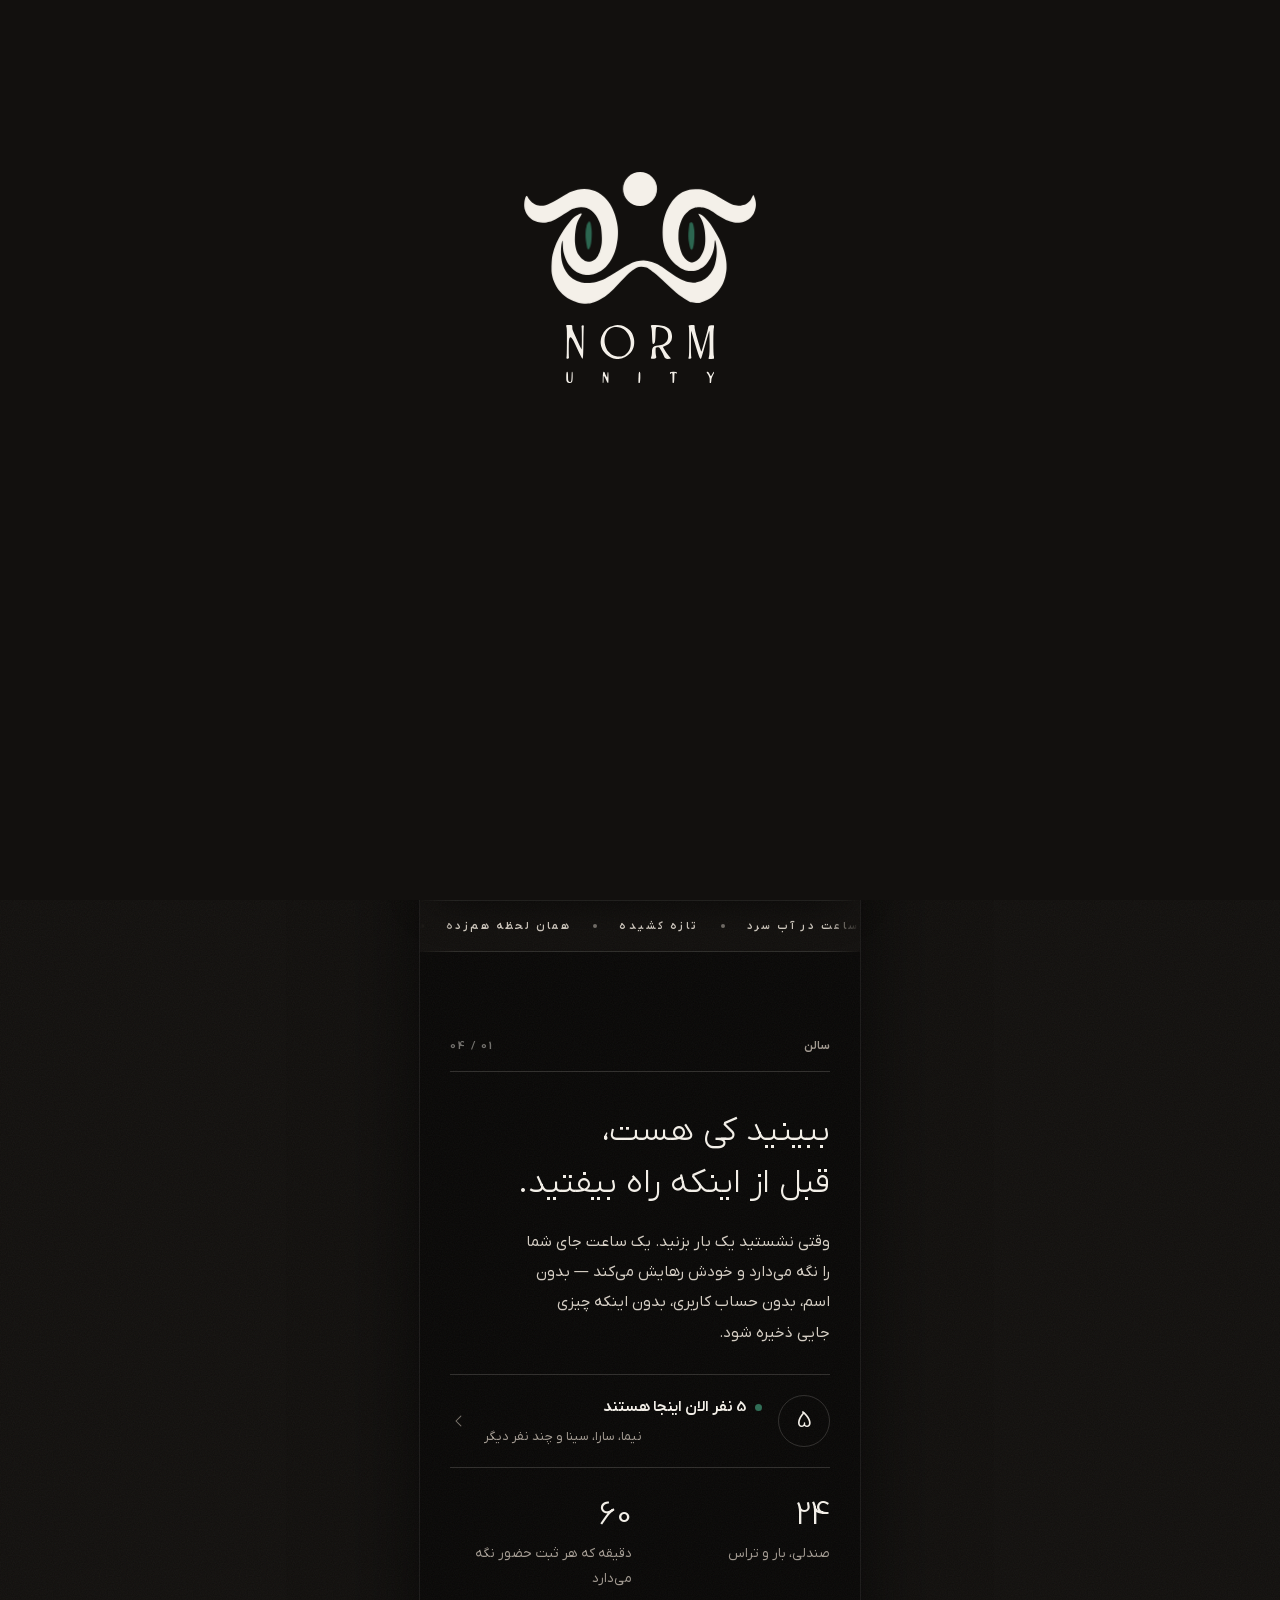
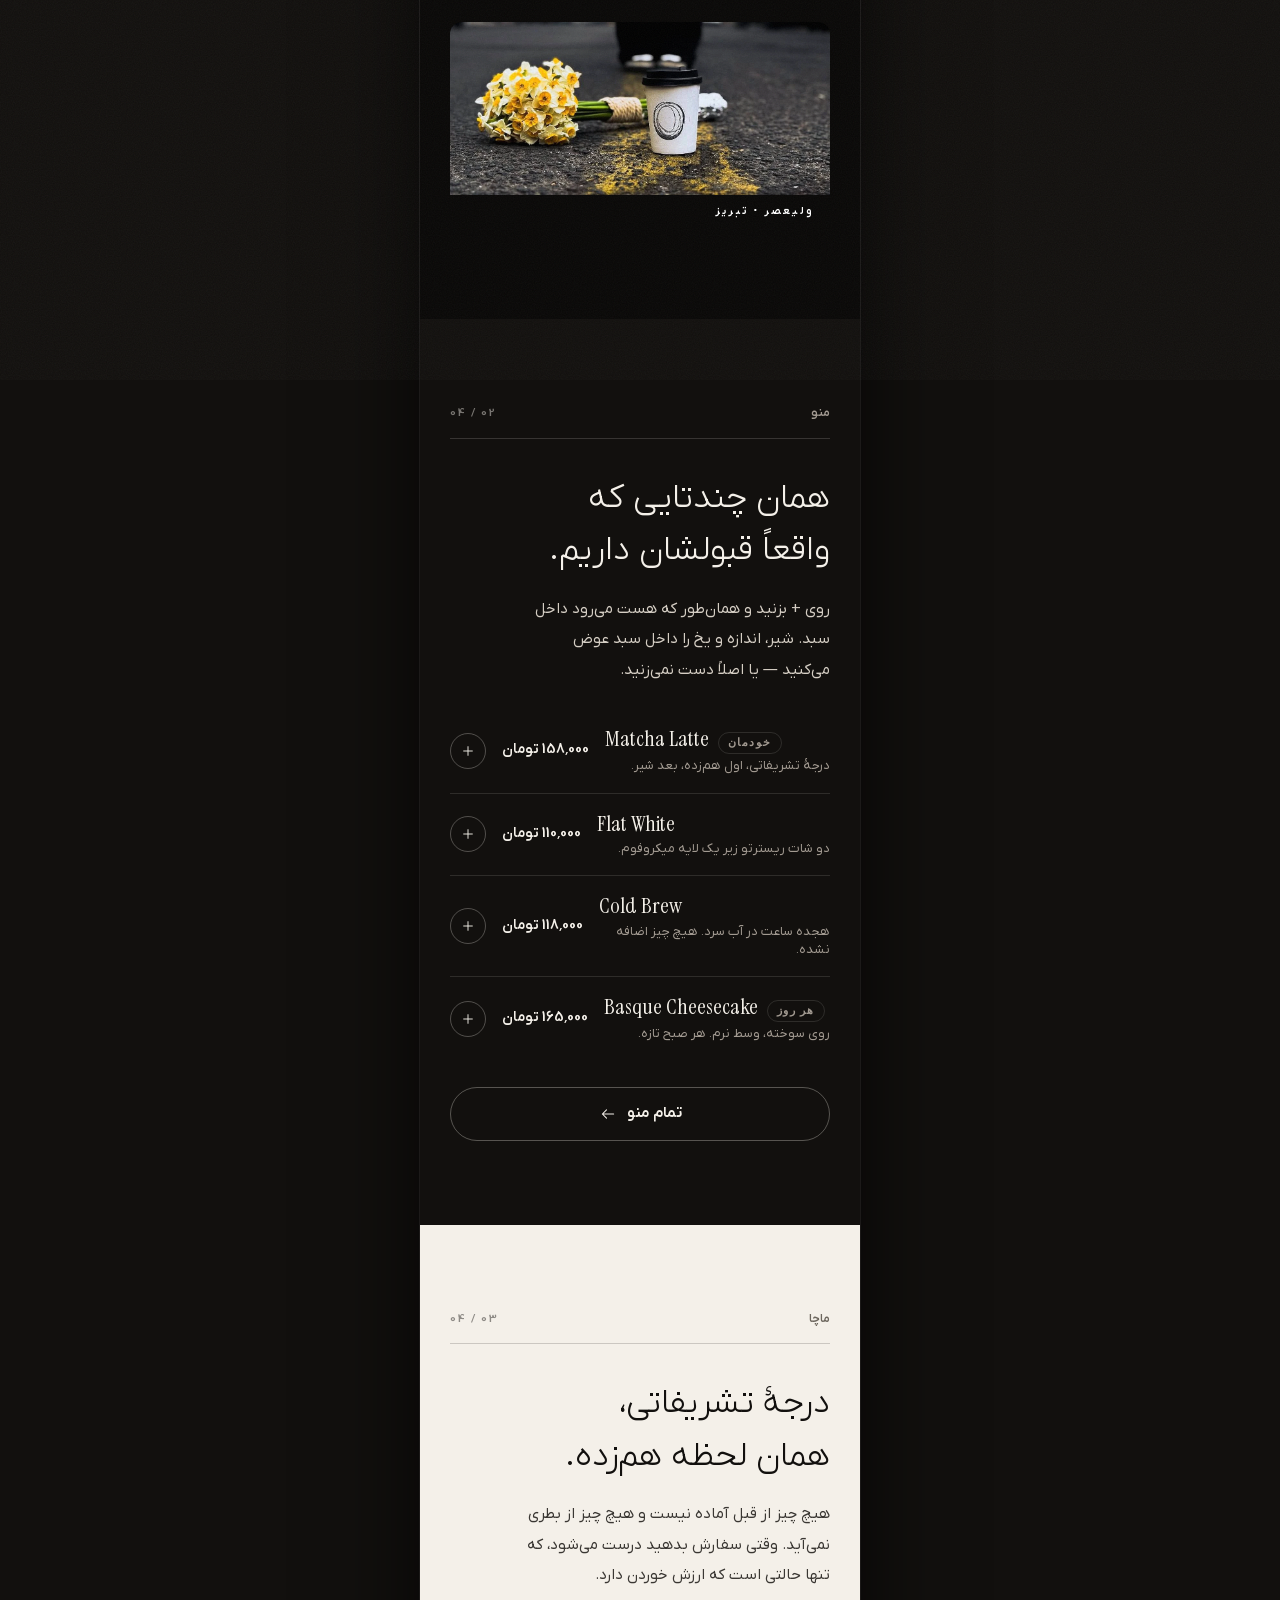
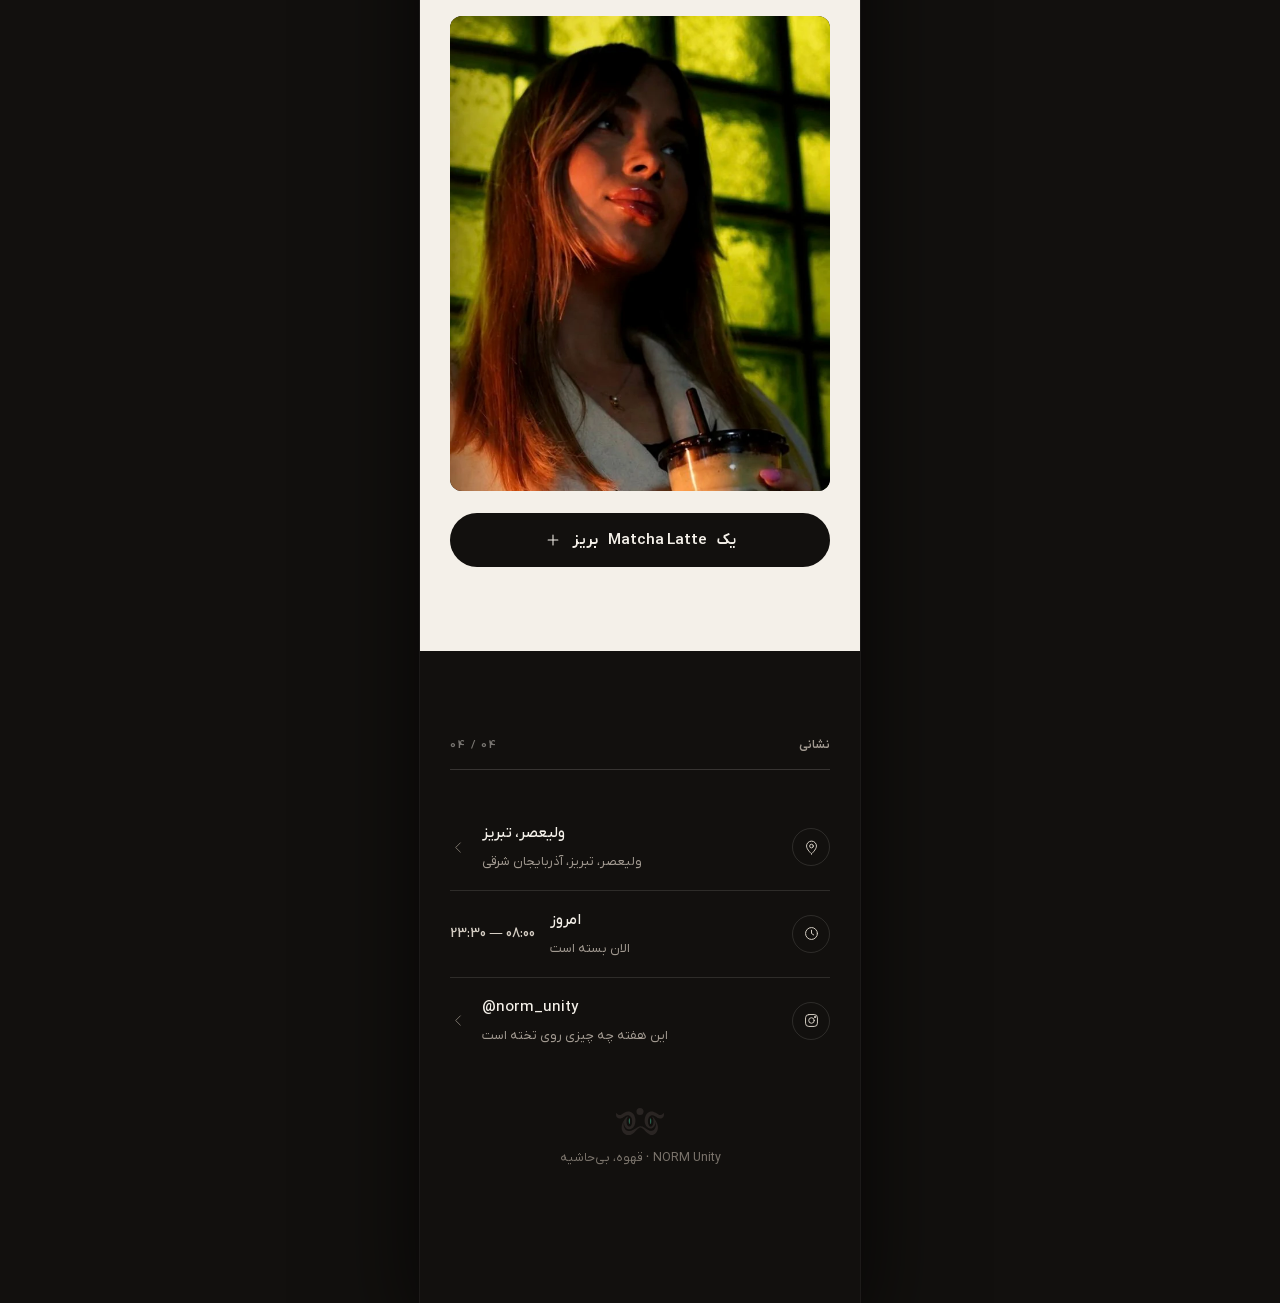
==== commit 929e23e8: "One variable cut instead of four static ones The same IRANYekanXFaNum variable file the other Persia" ====
--- a/index.html
+++ b/index.html
@@ -26,8 +26,7 @@
 <meta name="twitter:card" content="summary_large_image">
 
 <link rel="preload" href="assets/photos/hero.webp" as="image" fetchpriority="high">
-<link rel="preload" href="assets/fonts/IRANYekanXFaNum-Light.woff2" as="font" type="font/woff2" crossorigin>
-<link rel="preload" href="assets/fonts/IRANYekanXFaNum-Regular.woff2" as="font" type="font/woff2" crossorigin>
+<link rel="preload" href="assets/fonts/IRANYekanXFaNum-VF.woff2" as="font" type="font/woff2" crossorigin>
 <link rel="preload" href="assets/fonts/instrument-serif.woff2" as="font" type="font/woff2" crossorigin>
 <link rel="stylesheet" href="css/app.css">
 
--- a/css/app.css
+++ b/css/app.css
@@ -13,15 +13,16 @@
 /* IRANYekanX **FaNum** carries everything written in Persian, and the FaNum cut
    is the whole trick with numbers: it draws Latin digit keystrokes as ۰–۹
    itself, so nothing in the code ever converts a number and nothing can get it
-   half right. Four weights, no variable cut available for this family. */
-@font-face{font-family:Yekan;src:url(../assets/fonts/IRANYekanXFaNum-Light.woff2)format("woff2");
-  font-weight:300;font-display:swap}
-@font-face{font-family:Yekan;src:url(../assets/fonts/IRANYekanXFaNum-Regular.woff2)format("woff2");
-  font-weight:400;font-display:swap}
-@font-face{font-family:Yekan;src:url(../assets/fonts/IRANYekanXFaNum-Medium.woff2)format("woff2");
-  font-weight:500;font-display:swap}
-@font-face{font-family:Yekan;src:url(../assets/fonts/IRANYekanXFaNum-DemiBold.woff2)format("woff2");
-  font-weight:600 700;font-display:swap}
+   half right.
+
+   One variable file for every weight — 90KB against 110KB for the four static
+   cuts it replaces, and one request instead of four. It is the same file the
+   other Persian builds here use. */
+@font-face{
+  font-family:Yekan;
+  src:url(../assets/fonts/IRANYekanXFaNum-VF.woff2)format("woff2-variations");
+  font-weight:100 1000;font-display:swap;
+}
 /* Instrument Serif stays, and now has exactly one job: the drink names, which
    are not translated. A Latin serif beside Persian sans is the pairing the
    design already had, read the other way round. */
